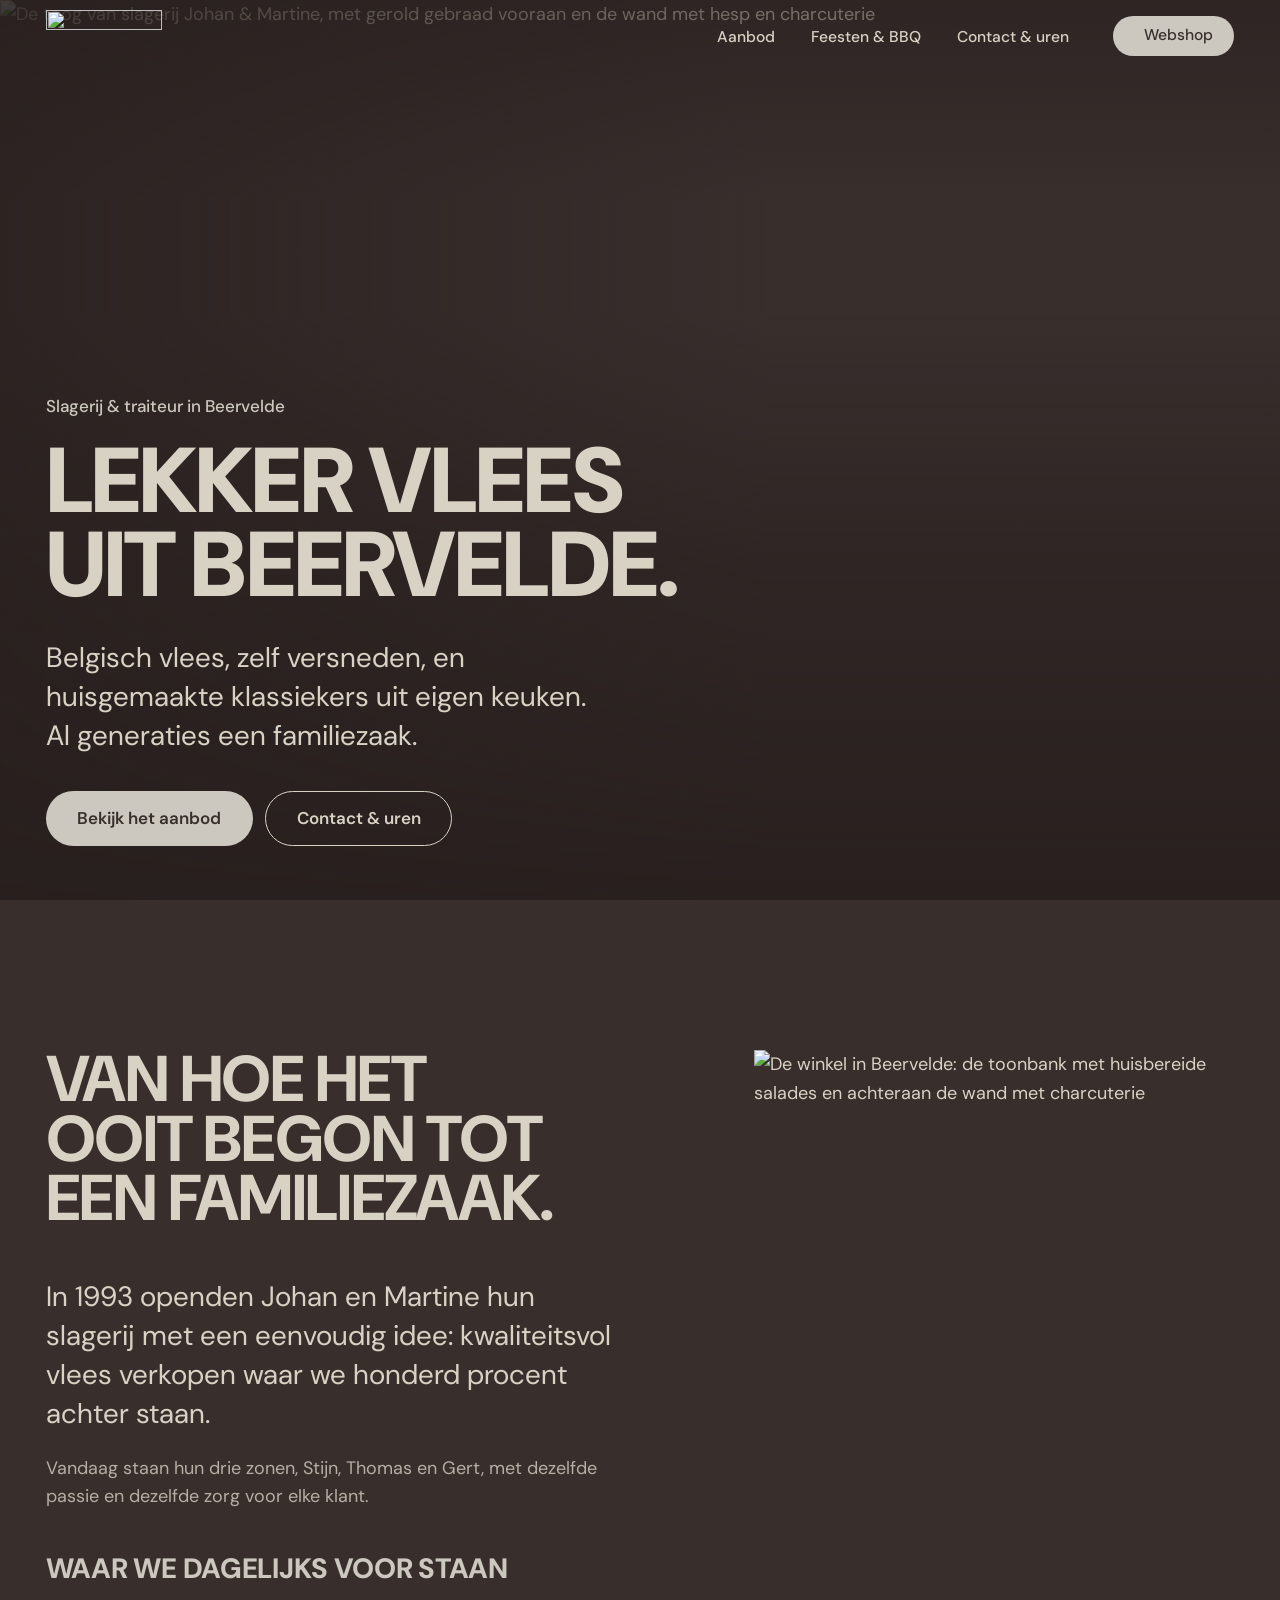
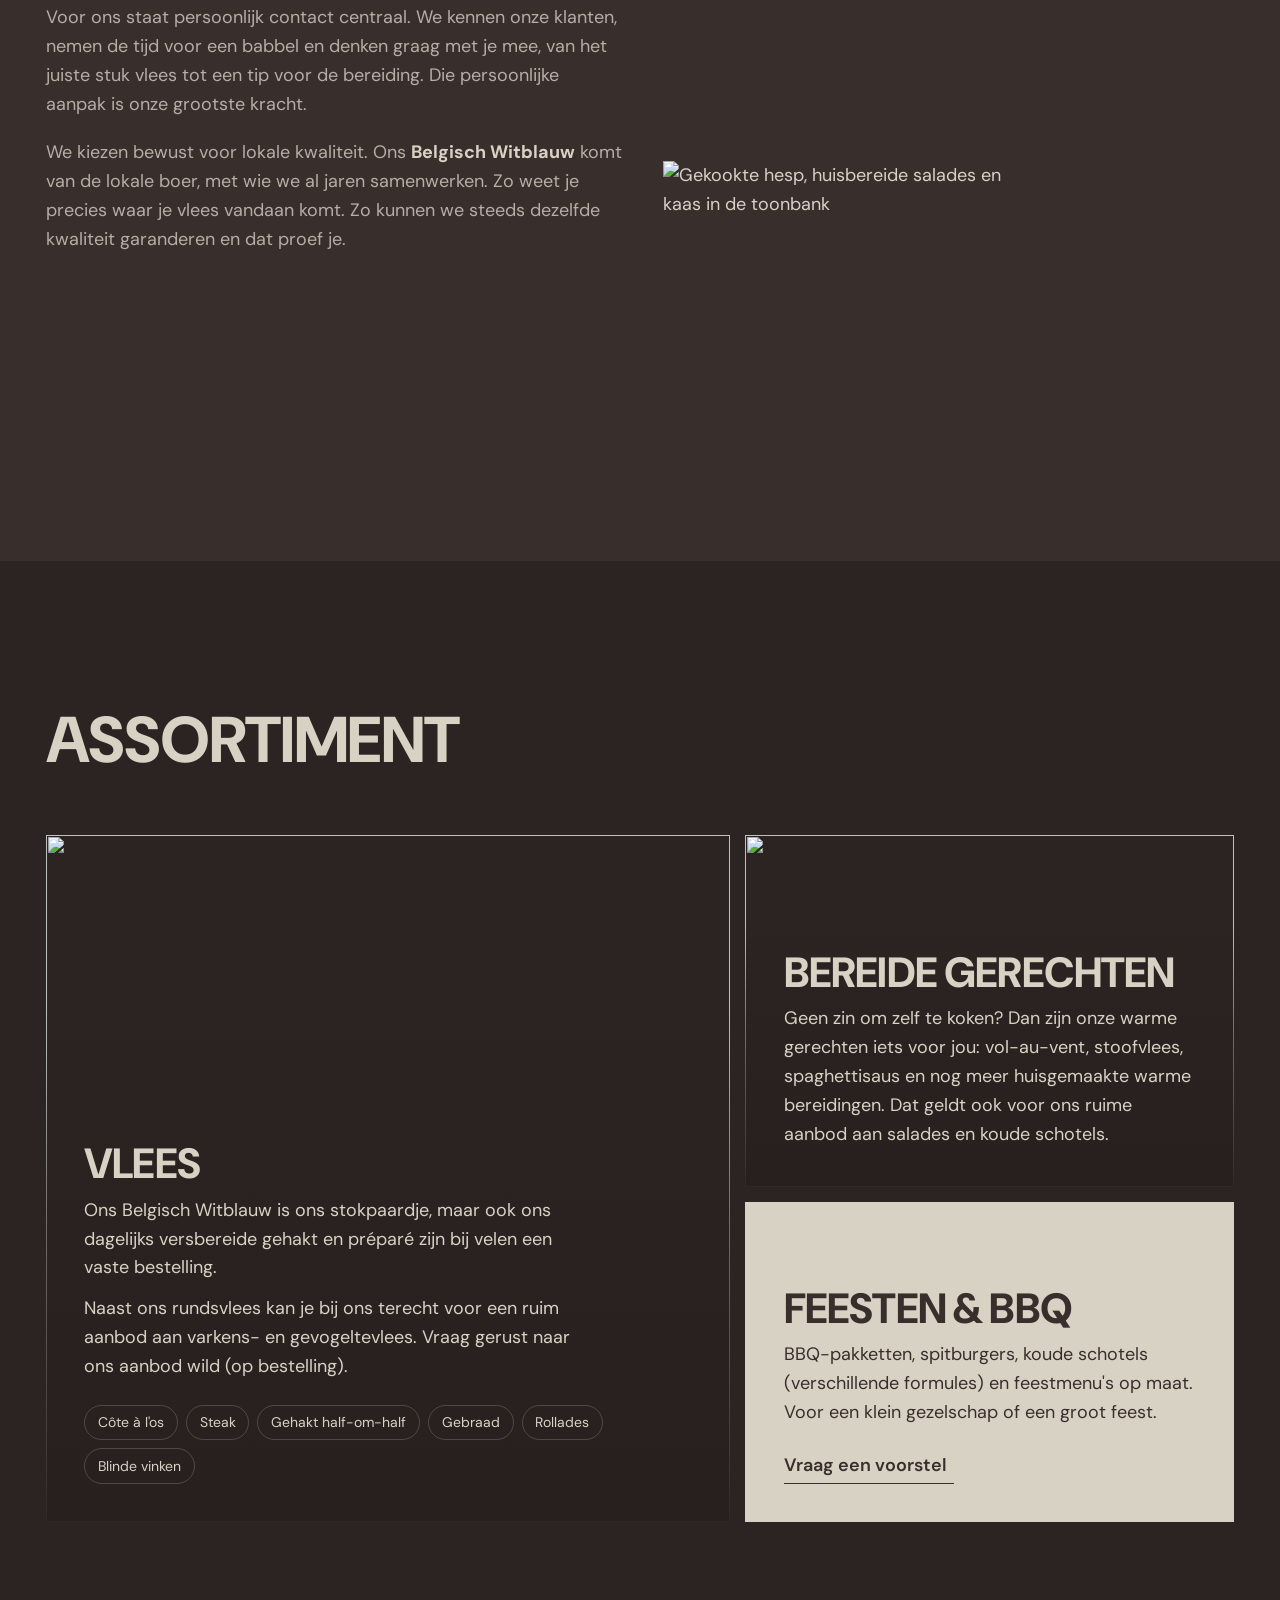
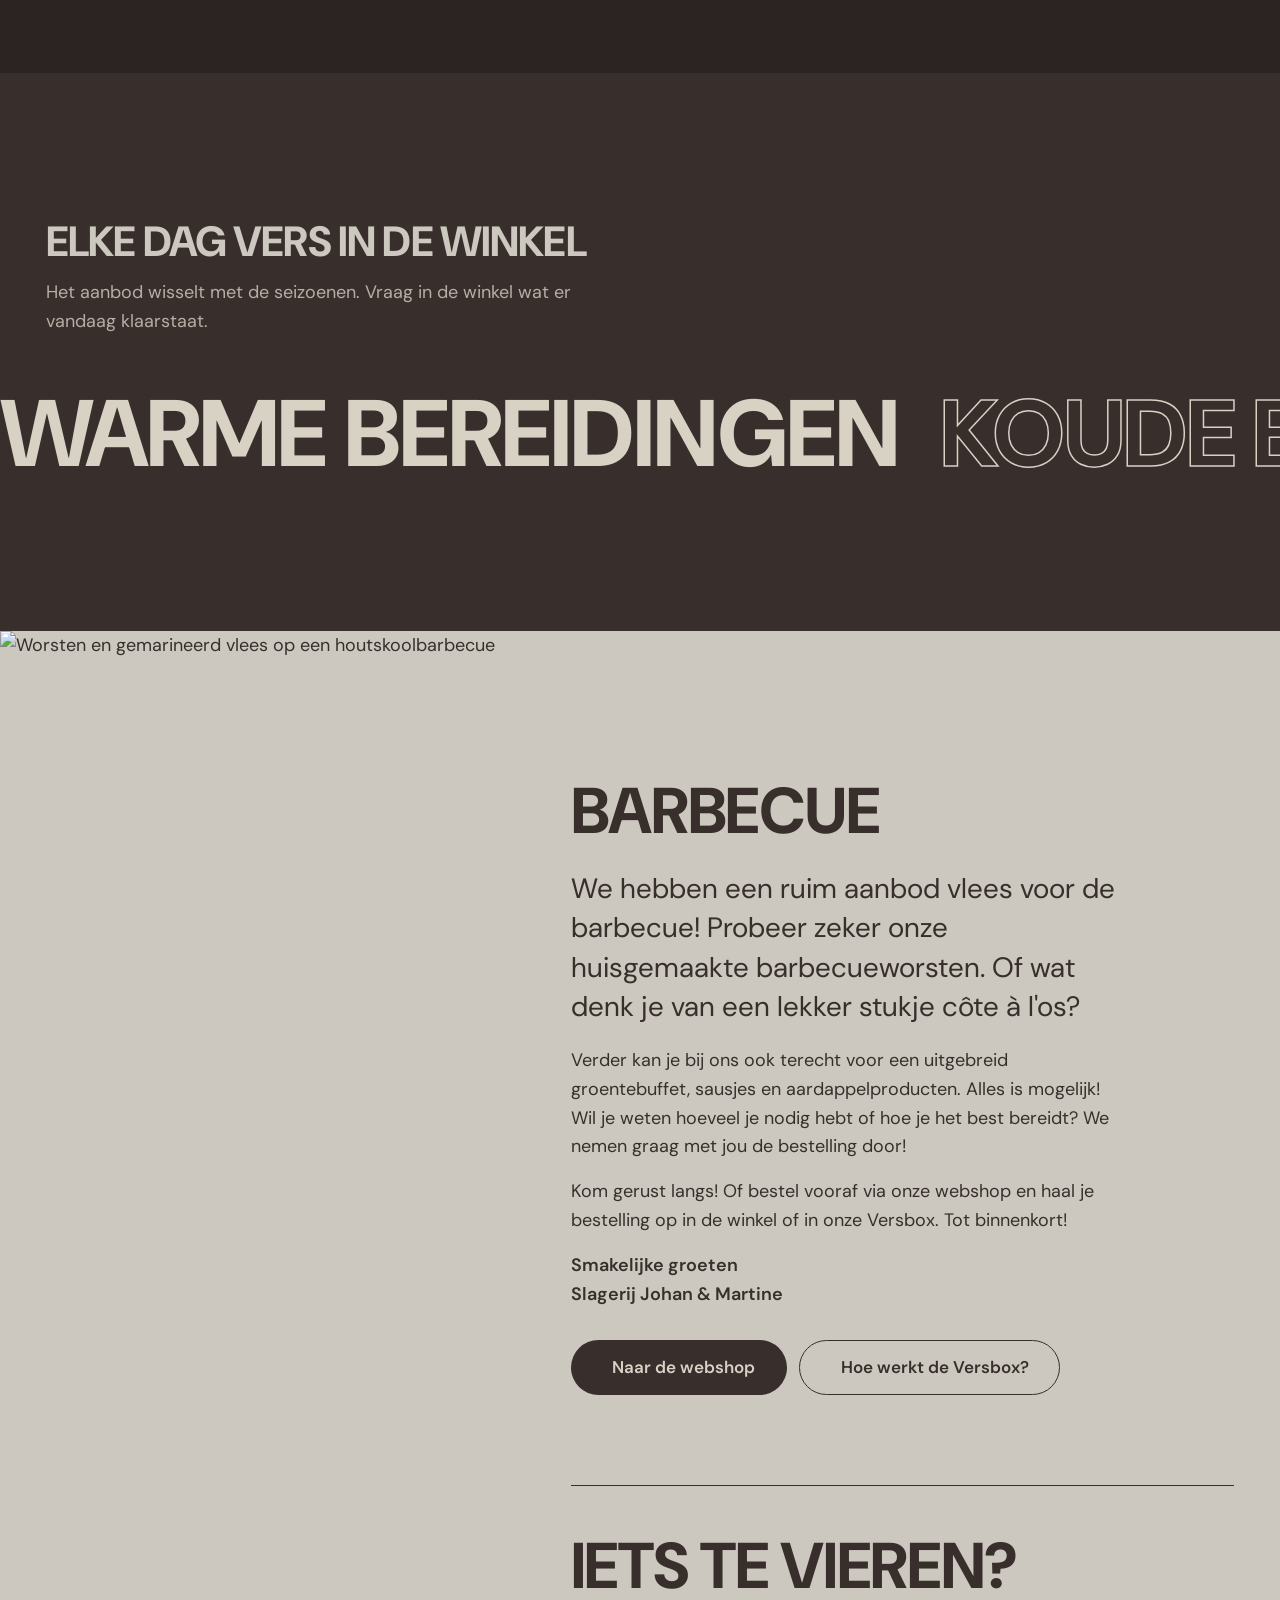
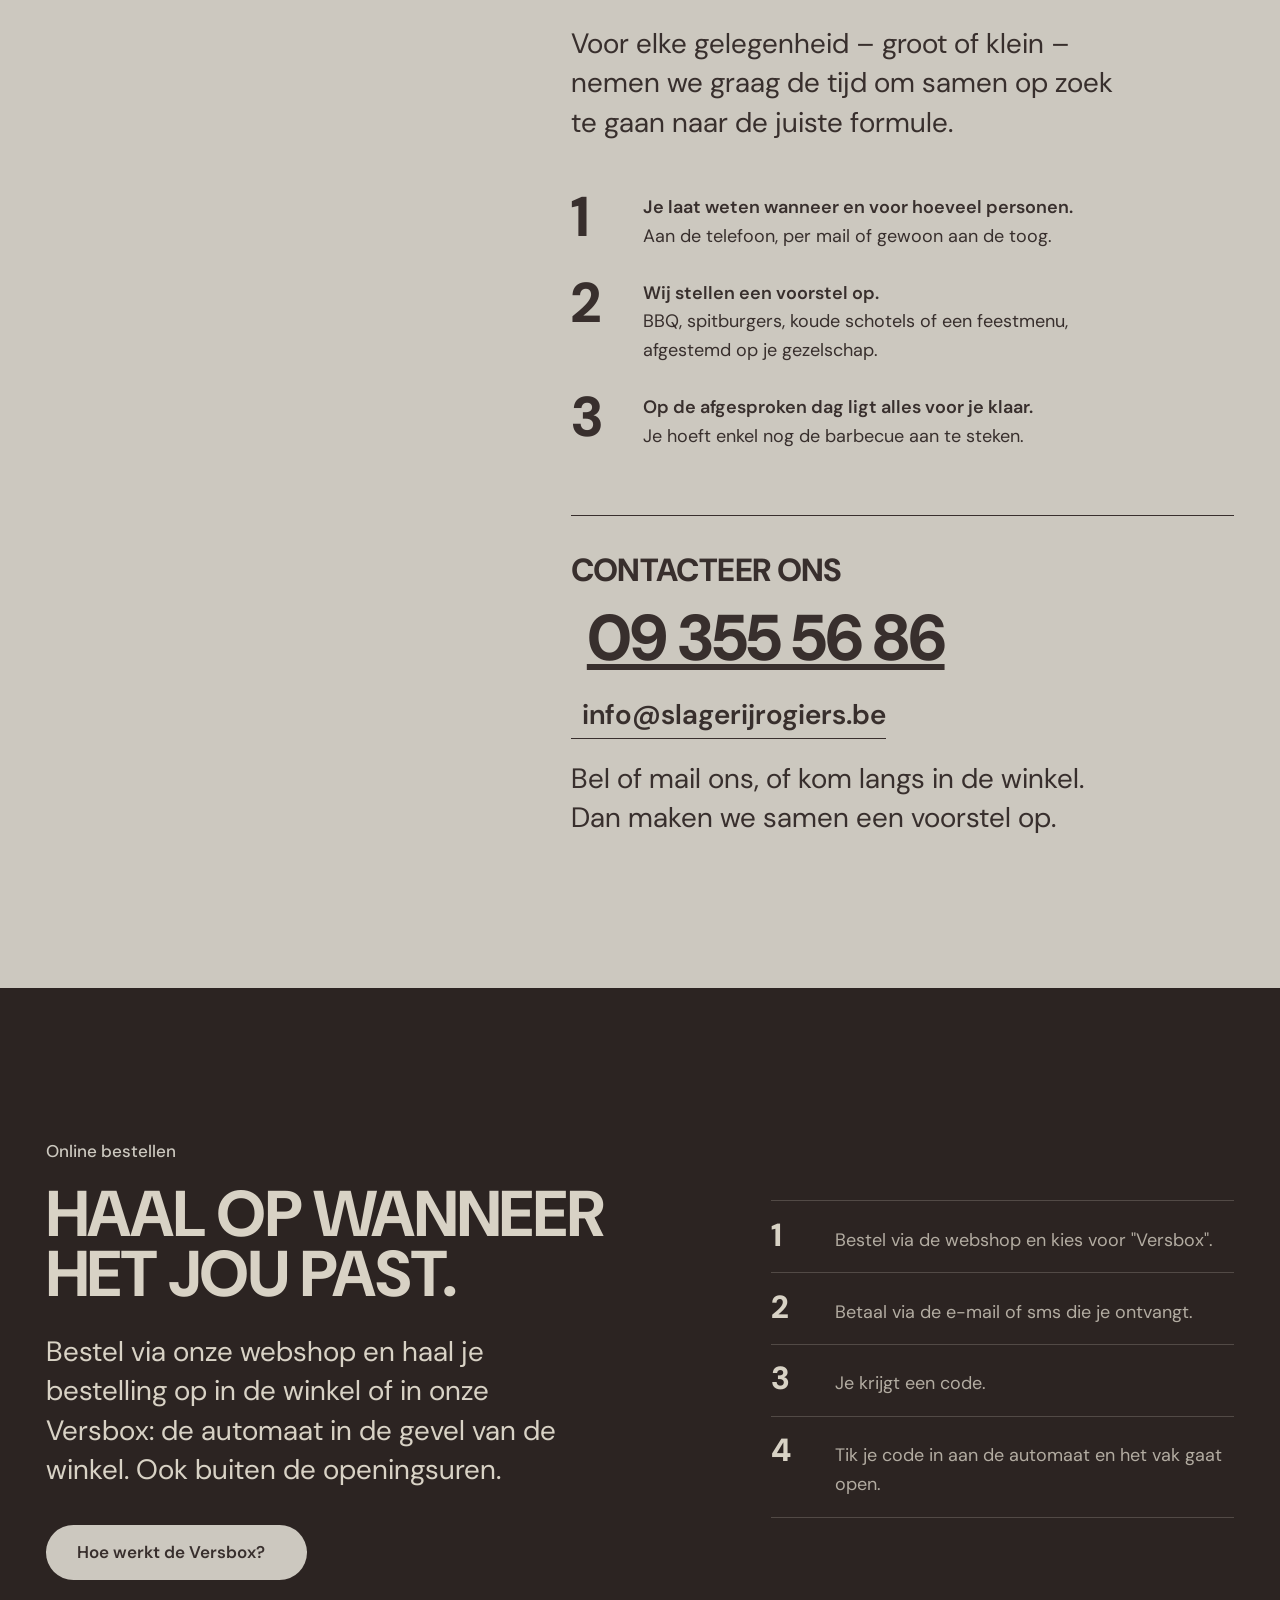
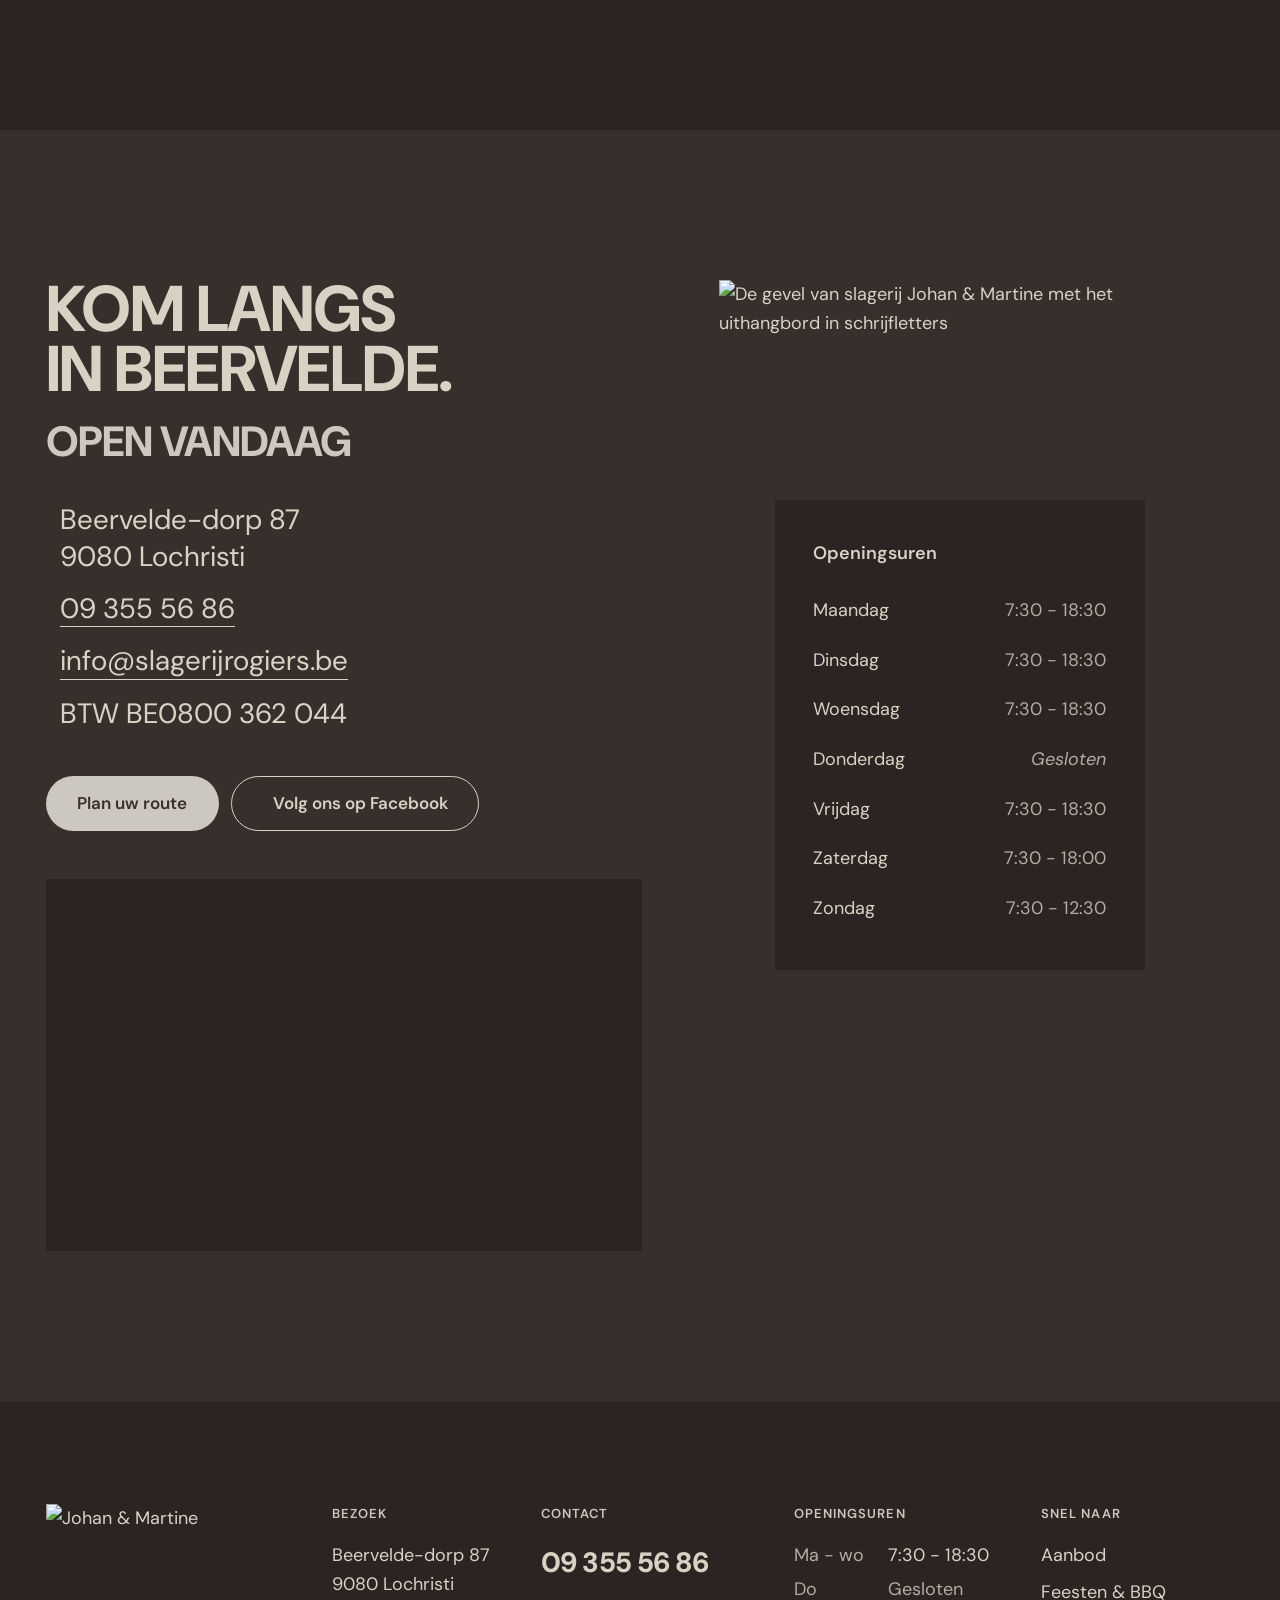
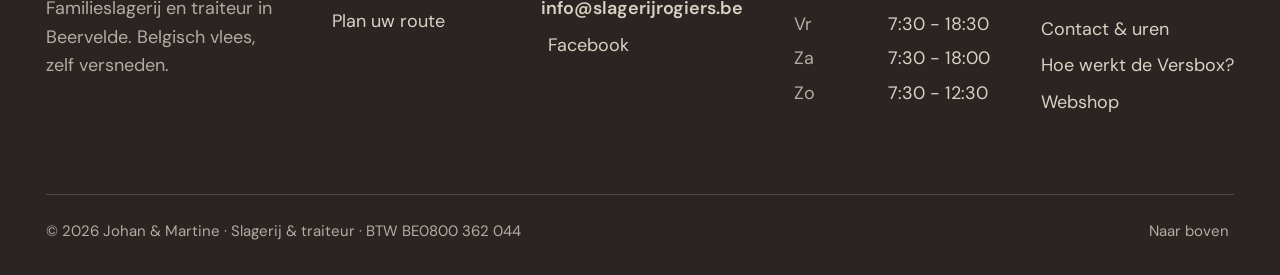
==== index.html @ b23e60ba "Feedback klant: nieuwe teksten, Versbox-pagina, kaart, Facebook en e-mail - Nieuwe teksten: familiez" ====
<!doctype html>
<html lang="nl-BE">
<head>
  <meta charset="utf-8">
  <meta name="viewport" content="width=device-width, initial-scale=1">
  <title>Johan &amp; Martine | Slagerij en traiteur in Beervelde</title>
  <meta name="description" content="Familieslagerij Johan & Martine in Beervelde (Lochristi). Belgisch vlees, zelf versneden, huisgemaakte klassiekers en BBQ of spitburgers voor uw feest.">
  <meta name="theme-color" content="#382f2d">
  <link rel="icon" href="Assets/Branding/Logo-1.svg" type="image/svg+xml">

  <meta property="og:title" content="Johan & Martine | Slagerij en traiteur">
  <meta property="og:description" content="Belgisch vlees en huisgemaakte gerechten uit Beervelde.">
  <meta property="og:image" content="Assets/Images/winkel-toog.jpg">

  <link rel="preconnect" href="https://fonts.googleapis.com">
  <link rel="preconnect" href="https://fonts.gstatic.com" crossorigin>
  <link href="https://fonts.googleapis.com/css2?family=DM+Sans:opsz,wght@9..40,300..900&display=swap" rel="stylesheet">
  <link rel="stylesheet" href="https://cdn.jsdelivr.net/npm/@phosphor-icons/web@2.1.1/src/light/style.css">
  <link rel="preload" as="image" href="Assets/Images/winkel-toog.jpg" fetchpriority="high">

  <link rel="stylesheet" href="css/site.css">
  <script src="js/site.js" defer></script>
</head>
<body>

  <a class="overslaan" href="#inhoud">Naar de inhoud</a>

  <!-- ============ KOP ============ -->
  <header class="kop" data-kop>
    <div class="kop__binnen">
      <a class="kop__logo" href="#top" aria-label="Johan &amp; Martine, naar boven">
        <img src="Assets/Branding/Logo-Beige.svg" alt="" width="1488" height="674">
      </a>

      <nav class="kop__nav" id="menu" aria-label="Hoofdmenu">
        <ul>
          <li><a href="#aanbod">Aanbod</a></li>
          <li><a href="#bbq">Feesten &amp; BBQ</a></li>
          <li><a href="#contact">Contact &amp; uren</a></li>
          <!-- WEBSHOP: webshop.html vervangen door de link naar de externe webshop -->
          <li class="kop__shop"><a class="knop knop--hesp" href="webshop.html" data-webshop><i class="ph-light ph-shopping-bag" aria-hidden="true"></i>Webshop</a></li>
          <li class="kop__tel"><a href="tel:+3293555686"><i class="ph-light ph-phone" aria-hidden="true"></i>09 355 56 86</a></li>
        </ul>
      </nav>

      <a class="kop__bel" href="tel:+3293555686" aria-label="Bel ons: 09 355 56 86"><i class="ph-light ph-phone" aria-hidden="true"></i></a>
      <button class="kop__menu" type="button" aria-expanded="false" aria-controls="menu"><span>Menu</span></button>
    </div>
  </header>

  <main id="inhoud">

    <!-- ============ HERO ============ -->
    <section class="hero" id="top" aria-labelledby="hero-titel">
      <div class="hero__beeld">
        <img src="Assets/Images/winkel-toog.jpg" alt="De toog van slagerij Johan &amp; Martine, met gerold gebraad vooraan en de wand met hesp en charcuterie" width="2400" height="1800" fetchpriority="high">
      </div>

      <div class="hero__inhoud">
        <p class="hero__merk">Slagerij &amp; traiteur in Beervelde</p>
        <h1 class="hero__titel" id="hero-titel">
          <span class="regel"><span>Lekker vlees</span></span>
          <span class="regel"><span>uit Beervelde.</span></span>
        </h1>
        <p class="hero__tekst">Belgisch vlees, zelf versneden, en huisgemaakte klassiekers uit eigen keuken. Al generaties een familiezaak.</p>
        <div class="hero__knoppen">
          <a class="knop knop--hesp knop--groot" href="#aanbod">Bekijk het aanbod</a>
          <a class="knop knop--lijn knop--groot" href="#contact">Contact &amp; uren</a>
        </div>
      </div>
    </section>

    <!-- ============ FAMILIE ============ -->
    <section class="familie" id="familie" aria-labelledby="familie-titel">
      <div class="familie__raster">
        <h2 class="familie__titel" id="familie-titel">Van hoe het ooit begon tot een familiezaak.</h2>

        <figure class="familie__foto">
          <img src="Assets/Images/winkel-overzicht.jpg" alt="De winkel in Beervelde: de toonbank met huisbereide salades en achteraan de wand met charcuterie" width="1350" height="1800" loading="lazy">
        </figure>

        <div class="familie__tekst">
          <p class="groot">In 1993 openden Johan en Martine hun slagerij met een eenvoudig idee: kwaliteitsvol vlees verkopen waar we honderd procent achter staan.</p>
          <p>Vandaag staan hun drie zonen, Stijn, Thomas en Gert, met dezelfde passie en dezelfde zorg voor elke klant.</p>

          <h3>Waar we dagelijks voor staan</h3>
          <p>Voor ons staat persoonlijk contact centraal. We kennen onze klanten, nemen de tijd voor een babbel en denken graag met je mee, van het juiste stuk vlees tot een tip voor de bereiding. Die persoonlijke aanpak is onze grootste kracht.</p>
          <p>We kiezen bewust voor lokale kwaliteit. Ons <strong>Belgisch Witblauw</strong> komt van de lokale boer, met wie we al jaren samenwerken. Zo weet je precies waar je vlees vandaan komt. Zo kunnen we steeds dezelfde kwaliteit garanderen en dat proef je.</p>
        </div>

        <figure class="familie__detail">
          <img src="Assets/Images/winkel-charcuterie.jpg" alt="Gekookte hesp, huisbereide salades en kaas in de toonbank" width="1600" height="1200" loading="lazy">
        </figure>
      </div>
    </section>

    <!-- ============ AANBOD ============ -->
    <section class="aanbod" id="aanbod" aria-labelledby="aanbod-titel">
      <h2 class="sectietitel" id="aanbod-titel">Assortiment</h2>

      <div class="aanbod__raster">
        <article class="tegel tegel--vlees">
          <img src="Assets/Images/hero-steaks.jpg" alt="" width="2200" height="1467" loading="lazy">
          <div class="tegel__tekst">
            <h3>Vlees</h3>
            <p>Ons Belgisch Witblauw is ons stokpaardje, maar ook ons dagelijks versbereide gehakt en préparé zijn bij velen een vaste bestelling.</p>
            <p>Naast ons rundsvlees kan je bij ons terecht voor een ruim aanbod aan varkens- en gevogeltevlees. Vraag gerust naar ons aanbod wild (op bestelling).</p>
            <ul class="woorden" aria-label="Enkele voorbeelden">
              <li>Côte à l'os</li><li>Steak</li><li>Gehakt half-om-half</li><li>Gebraad</li><li>Rollades</li><li>Blinde vinken</li>
            </ul>
          </div>
        </article>

        <article class="tegel tegel--gerechten">
          <img src="Assets/Images/gerecht-stoverij-puree.jpg" alt="" width="1400" height="1867" loading="lazy">
          <div class="tegel__tekst">
            <h3>Bereide gerechten</h3>
            <p>Geen zin om zelf te koken? Dan zijn onze warme gerechten iets voor jou: vol-au-vent, stoofvlees, spaghettisaus en nog meer huisgemaakte warme bereidingen. Dat geldt ook voor ons ruime aanbod aan salades en koude schotels.</p>
          </div>
        </article>

        <a class="tegel tegel--feest" href="#feest">
          <div class="tegel__tekst">
            <h3>Feesten &amp; BBQ</h3>
            <p>BBQ-pakketten, spitburgers, koude schotels (verschillende formules) en feestmenu's op maat. Voor een klein gezelschap of een groot feest.</p>
            <span class="tegel__pijl">Vraag een voorstel <i class="ph-light ph-arrow-down-right" aria-hidden="true"></i></span>
          </div>
        </a>
      </div>
    </section>

    <!-- ============ KLASSIEKERS (marquee) ============ -->
    <section class="klassiekers" aria-labelledby="klassiekers-titel">
      <div class="klassiekers__kop">
        <h2 class="klassiekers__titel" id="klassiekers-titel">Elke dag vers in de winkel</h2>
        <p>Het aanbod wisselt met de seizoenen. Vraag in de winkel wat er vandaag klaarstaat.</p>
      </div>

      <div class="band" data-band>
        <ul class="band__rij">
          <li>Warme bereidingen</li><li>Koude bereidingen</li><li>Soepen</li><li>Huisgemaakte salades</li><li>Ruim aanbod vers vlees</li>
        </ul>
        <ul class="band__rij" aria-hidden="true">
          <li>Warme bereidingen</li><li>Koude bereidingen</li><li>Soepen</li><li>Huisgemaakte salades</li><li>Ruim aanbod vers vlees</li>
        </ul>
      </div>
    </section>

    <!-- ============ FEESTEN & BBQ ============ -->
    <section class="feest" id="bbq" aria-labelledby="bbq-titel">
      <div class="feest__beeld">
        <img src="Assets/Images/bbq-worsten.jpg" alt="Worsten en gemarineerd vlees op een houtskoolbarbecue" width="1400" height="933" loading="lazy">
      </div>

      <div class="feest__inhoud">
        <h2 class="feest__titel" id="bbq-titel">Barbecue</h2>
        <p class="feest__intro">We hebben een ruim aanbod vlees voor de barbecue! Probeer zeker onze huisgemaakte barbecueworsten. Of wat denk je van een lekker stukje côte à l'os?</p>
        <div class="feest__tekst">
          <p>Verder kan je bij ons ook terecht voor een uitgebreid groentebuffet, sausjes en aardappelproducten. Alles is mogelijk! Wil je weten hoeveel je nodig hebt of hoe je het best bereidt? We nemen graag met jou de bestelling door!</p>
          <p>Kom gerust langs! Of bestel vooraf via onze webshop en haal je bestelling op in de winkel of in onze Versbox. Tot binnenkort!</p>
          <p class="feest__groet">Smakelijke groeten<br>Slagerij Johan &amp; Martine</p>
        </div>
        <div class="feest__knoppen">
          <a class="knop knop--bruin knop--groot" href="webshop.html" data-webshop><i class="ph-light ph-shopping-bag" aria-hidden="true"></i>Naar de webshop</a>
          <a class="knop knop--lijn knop--groot" href="versbox.html"><i class="ph-light ph-package" aria-hidden="true"></i>Hoe werkt de Versbox?</a>
        </div>

        <div class="feest__vieren" id="feest">
          <h2 class="feest__titel">Iets te vieren?</h2>
          <p class="feest__intro">Voor elke gelegenheid – groot of klein – nemen we graag de tijd om samen op zoek te gaan naar de juiste formule.</p>

          <ol class="stappen">
            <li><strong>Je laat weten wanneer en voor hoeveel personen.</strong> Aan de telefoon, per mail of gewoon aan de toog.</li>
            <li><strong>Wij stellen een voorstel op.</strong> BBQ, spitburgers, koude schotels of een feestmenu, afgestemd op je gezelschap.</li>
            <li><strong>Op de afgesproken dag ligt alles voor je klaar.</strong> Je hoeft enkel nog de barbecue aan te steken.</li>
          </ol>
        </div>
      </div>

      <div class="aanvraag">
        <h3 class="aanvraag__titel">Contacteer ons</h3>
        <a class="aanvraag__tel" href="tel:+3293555686"><i class="ph-light ph-phone" aria-hidden="true"></i>09 355 56 86</a>
        <a class="aanvraag__mail" href="mailto:info@slagerijrogiers.be"><i class="ph-light ph-envelope-simple" aria-hidden="true"></i>info@slagerijrogiers.be</a>
        <p>Bel of mail ons, of kom langs in de winkel. Dan maken we samen een voorstel op.</p>
      </div>
    </section>

    <!-- ============ VERSBOX ============ -->
    <section class="versbox-blok" aria-labelledby="versbox-blok-titel">
      <div class="versbox-blok__raster">
        <div>
          <p class="versbox-blok__merk">Online bestellen</p>
          <h2 class="sectietitel" id="versbox-blok-titel">Haal op wanneer het jou past.</h2>
          <p class="versbox-blok__tekst">Bestel via onze webshop en haal je bestelling op in de winkel of in onze Versbox: de automaat in de gevel van de winkel. Ook buiten de openingsuren.</p>
          <a class="knop knop--hesp knop--groot" href="versbox.html">Hoe werkt de Versbox? <i class="ph-light ph-arrow-right" aria-hidden="true"></i></a>
        </div>

        <ol class="versbox-blok__stappen">
          <li>Bestel via de webshop en kies voor "Versbox".</li>
          <li>Betaal via de e-mail of sms die je ontvangt.</li>
          <li>Je krijgt een code.</li>
          <li>Tik je code in aan de automaat en het vak gaat open.</li>
        </ol>
      </div>
    </section>

    <!-- ============ BEZOEK ============ -->
    <section class="bezoek" id="contact" aria-labelledby="bezoek-titel">
      <span class="koe" aria-hidden="true"></span>

      <div class="bezoek__raster">
        <div class="bezoek__links">
          <h2 class="sectietitel" id="bezoek-titel">Kom langs in Beervelde.</h2>
          <p class="bezoek__status" data-status-groot>Open vandaag</p>

          <ul class="gegevens">
            <li><i class="ph-light ph-map-pin" aria-hidden="true"></i><span>Beervelde-dorp 87<br>9080 Lochristi</span></li>
            <li><i class="ph-light ph-phone" aria-hidden="true"></i><a href="tel:+3293555686">09 355 56 86</a></li>
            <li><i class="ph-light ph-envelope-simple" aria-hidden="true"></i><a href="mailto:info@slagerijrogiers.be">info@slagerijrogiers.be</a></li>
            <li><i class="ph-light ph-receipt" aria-hidden="true"></i><span>BTW BE0800 362 044</span></li>
          </ul>

          <div class="bezoek__knoppen">
            <a class="knop knop--hesp knop--groot" href="https://www.google.com/maps/search/?api=1&amp;query=Beervelde-dorp+87+9080+Lochristi" target="_blank" rel="noopener">Plan uw route</a>
            <a class="knop knop--lijn knop--groot" href="https://www.facebook.com/p/Slagerij-Johan-en-Martine-61590902757188/" target="_blank" rel="noopener" data-facebook><i class="ph-light ph-facebook-logo" aria-hidden="true"></i>Volg ons op Facebook</a>
          </div>

          <div class="bezoek__kaart">
            <iframe src="https://www.google.com/maps?q=Beervelde-dorp+87,+9080+Lochristi&amp;output=embed" title="Kaart: Beervelde-dorp 87, 9080 Lochristi" loading="lazy" referrerpolicy="no-referrer-when-downgrade"></iframe>
          </div>
        </div>

        <div class="bezoek__rechts">
          <figure class="bezoek__gevel">
            <img src="Assets/Images/winkel-gevel.jpg" alt="De gevel van slagerij Johan &amp; Martine met het uithangbord in schrijfletters" width="1600" height="1066" loading="lazy">
          </figure>

          <div class="bezoek__uren">
            <h3>Openingsuren</h3>
            <dl class="uren">
              <div data-dag="1"><dt>Maandag</dt><dd>7:30 - 18:30</dd></div>
              <div data-dag="2"><dt>Dinsdag</dt><dd>7:30 - 18:30</dd></div>
              <div data-dag="3"><dt>Woensdag</dt><dd>7:30 - 18:30</dd></div>
              <div data-dag="4" class="is-dicht"><dt>Donderdag</dt><dd>Gesloten</dd></div>
              <div data-dag="5"><dt>Vrijdag</dt><dd>7:30 - 18:30</dd></div>
              <div data-dag="6"><dt>Zaterdag</dt><dd>7:30 - 18:00</dd></div>
              <div data-dag="0"><dt>Zondag</dt><dd>7:30 - 12:30</dd></div>
            </dl>
          </div>
        </div>
      </div>
    </section>

  </main>

  <!-- ============ VOET ============ -->
  <footer class="voet">
    <div class="voet__raster">
      <div class="voet__merk">
        <img class="voet__logo" src="Assets/Branding/Logo-Beige.svg" alt="Johan &amp; Martine" width="1488" height="674" loading="lazy">
        <p>Familieslagerij en traiteur in Beervelde. Belgisch vlees, zelf versneden.</p>
      </div>
      <div class="voet__blok">
        <h2>Bezoek</h2>
        <p>Beervelde-dorp 87<br>9080 Lochristi</p>
        <a href="https://www.google.com/maps/search/?api=1&amp;query=Beervelde-dorp+87+9080+Lochristi" target="_blank" rel="noopener">Plan uw route</a>
      </div>
      <div class="voet__blok">
        <h2>Contact</h2>
        <a class="voet__tel" href="tel:+3293555686">09 355 56 86</a>
        <a class="voet__mail" href="mailto:info@slagerijrogiers.be">info@slagerijrogiers.be</a>
        <a class="voet__fb" href="https://www.facebook.com/p/Slagerij-Johan-en-Martine-61590902757188/" target="_blank" rel="noopener" data-facebook><i class="ph-light ph-facebook-logo" aria-hidden="true"></i>Facebook</a>
      </div>
      <div class="voet__blok">
        <h2>Openingsuren</h2>
        <dl class="voet__uren">
          <div><dt>Ma - wo</dt><dd>7:30 - 18:30</dd></div>
          <div class="is-dicht"><dt>Do</dt><dd>Gesloten</dd></div>
          <div><dt>Vr</dt><dd>7:30 - 18:30</dd></div>
          <div><dt>Za</dt><dd>7:30 - 18:00</dd></div>
          <div><dt>Zo</dt><dd>7:30 - 12:30</dd></div>
        </dl>
      </div>
      <nav class="voet__blok" aria-label="Voetmenu">
        <h2>Snel naar</h2>
        <a href="#aanbod">Aanbod</a>
        <a href="#bbq">Feesten &amp; BBQ</a>
        <a href="#contact">Contact &amp; uren</a>
        <a href="versbox.html">Hoe werkt de Versbox?</a>
        <a href="webshop.html" data-webshop>Webshop</a>
      </nav>
    </div>

    <div class="voet__meta">
      <p>© <span data-jaar>2026</span> Johan &amp; Martine · Slagerij &amp; traiteur · BTW BE0800 362 044</p>
      <a href="#top">Naar boven <i class="ph-light ph-arrow-up" aria-hidden="true"></i></a>
    </div>
  </footer>

</body>
</html>
---- css/site.css ----
/* ==========================================================================
   JOHAN & MARTINE — SITE
   Donker merkbruin als ondergrond, beige inkt, één accent: grijsbeige.
   DM Sans, de letter van het merk: zwaar en in kapitalen voor titels,
   regulier voor lopende tekst. Het script-logo zorgt voor het contrast.

   Vormregel: foto's, tegels en vlakken zijn recht. Knoppen en de
   openingsstatus zijn pil-vormig. Niets daartussen.
   ========================================================================== */

:root {
  /* Kleur */
  --bruin: #382f2d;          /* merkbruin, hoofdvlak */
  --bruin-diep: #2c2422;     /* tweede vlak, voor ritme */
  --beige: #d8d2c5;          /* merkbeige, inkt */
  --beige-zacht: rgba(216, 210, 197, 0.78);
  --beige-lijn: rgba(216, 210, 197, 0.22);
  --hesp: #ccc8bf;           /* accent: grijzer beige */
  --hesp-diep: #b8b3a9;
  --licht: #f6f3ed;          /* hover: bijna wit */
  
  /* Type */
  --font: "DM Sans", system-ui, sans-serif;
  --t-body: clamp(1rem, 0.95rem + 0.25vw, 1.125rem);
  --t-groot: clamp(1.25rem, 1rem + 1vw, 1.75rem);
  --t-h3: clamp(1.625rem, 1.2rem + 1.8vw, 2.75rem);
  --t-h2: clamp(2rem, 1rem + 3.8vw, 4.5rem);
  --t-h1: clamp(2.35rem, 0.8rem + 6.2vw, 5.75rem);

  /* Ruimte */
  --rand: clamp(1rem, 0.3rem + 3.2vw, 3.5rem);
  --sectie: clamp(5rem, 3rem + 8vw, 10rem);
  --breedte: 1320px;

  /* Beweging */
  --uit: cubic-bezier(0.16, 1, 0.3, 1);   /* ease-out-expo-achtig */

  /* Lagen */
  --z-kop: 20;
  --z-menu: 30;
  --z-overslaan: 40;
}

/* ---------- Basis ---------- */
*, *::before, *::after { box-sizing: border-box; }
html { overflow-x: hidden; overflow-x: clip; -webkit-text-size-adjust: 100%; scroll-behavior: smooth; scroll-padding-top: 5rem; }
@media (prefers-reduced-motion: reduce) { html { scroll-behavior: auto; } }

body {
  margin: 0;
  background: var(--bruin);
  color: var(--beige);
  font-family: var(--font);
  font-size: var(--t-body);
  font-weight: 400;
  line-height: 1.6;
  -webkit-font-smoothing: antialiased;
  overflow-x: clip;
}

img { display: block; max-width: 100%; height: auto; }
a { color: inherit; }
p { margin: 0; text-wrap: pretty; }
h1, h2, h3 { margin: 0; text-wrap: balance; }
ul, ol, dl, dd { margin: 0; padding: 0; }
ul, ol { list-style: none; }
figure { margin: 0; }

:focus-visible { outline: 2px solid var(--hesp); outline-offset: 3px; }

.overslaan {
  position: fixed; left: 1rem; top: -4rem; z-index: var(--z-overslaan);
  background: var(--hesp); color: var(--bruin); padding: 0.75rem 1.25rem;
  border-radius: 999px; font-weight: 600; text-decoration: none;
}
.overslaan:focus { top: 1rem; }

/* Titels: zwaar, kapitalen, krap gezet. Het uithangbord. */
.hero__titel, .sectietitel, .familie__titel, .feest__titel, .klassiekers__titel,
.tegel h3, .band, .stappen li::before, .bezoek__status {
  font-weight: 800;
  text-transform: uppercase;
  letter-spacing: -0.02em;
  line-height: 0.92;
}

.sectietitel { font-size: var(--t-h2); }

/* ---------- Knoppen ---------- */
.knop {
  display: inline-flex; align-items: center; gap: 0.6em;
  padding: 0.8em 1.4em;
  border: 1.5px solid transparent;
  border-radius: 999px;
  font: inherit; font-size: 1rem; font-weight: 600; line-height: 1;
  white-space: nowrap; text-decoration: none; cursor: pointer;
  transition: background-color 0.25s var(--uit), color 0.25s var(--uit), transform 0.15s var(--uit), border-color 0.25s var(--uit);
}
.knop:active { transform: scale(0.97); }
.knop i { font-size: 1.2em; }
.knop--groot { padding: 1.05em 1.8em; font-size: 1.0625rem; }
.knop--hesp { background: var(--hesp); color: var(--bruin); }
.knop--hesp:hover { background: var(--licht); }
.knop--lijn { border-color: var(--beige); color: var(--beige); }
.knop--lijn:hover { background: var(--beige); color: var(--bruin); }
.knop--bruin { background: var(--bruin); color: var(--beige); }
.knop--bruin:hover { background: var(--bruin-diep); }

/* ---------- Kop ---------- */
.kop {
  position: fixed; inset: 0 0 auto; z-index: var(--z-kop);
  transition: background-color 0.4s var(--uit), box-shadow 0.4s var(--uit);
}
.kop.is-los {
  background: rgba(44, 36, 34, 0.92);
  box-shadow: 0 1px 0 var(--beige-lijn);
  -webkit-backdrop-filter: blur(12px); backdrop-filter: blur(12px);
}
.kop__binnen {
  display: flex; align-items: center; gap: 2rem;
  height: 4.5rem; padding-inline: var(--rand);
  max-width: calc(var(--breedte) + 2 * var(--rand)); margin-inline: auto;
}
.kop__logo { flex: none; }
.kop__logo img { width: 7.25rem; }

.kop__nav { margin-left: auto; }
.kop__nav ul { display: flex; align-items: center; gap: 2.25rem; }
.kop__nav a {
  font-size: 0.975rem; font-weight: 500; text-decoration: none; white-space: nowrap;
  background: linear-gradient(currentColor, currentColor) 0 100% / 0 1.5px no-repeat;
  padding-block: 0.3rem;
  transition: background-size 0.35s var(--uit);
}
.kop__nav a:hover { background-size: 100% 1.5px; }
.kop__shop { margin-left: 0.5rem; }
.kop__nav .knop {
  padding: 0.75em 1.3em; font-size: 0.975rem;
  background: var(--hesp); color: var(--bruin);
  transition: background-color 0.25s var(--uit);
}
.kop__nav .knop:hover { background: var(--licht); }
.kop__tel { display: none; }

.kop__bel {
  display: none; flex: none;
  width: 2.9rem; height: 2.9rem; border-radius: 999px;
  align-items: center; justify-content: center;
  background: var(--hesp); color: var(--bruin); font-size: 1.35rem;
}
.kop__menu {
  display: none;
  background: none; border: 1.5px solid var(--beige); color: var(--beige);
  border-radius: 999px; padding: 0.6rem 1.1rem; font: inherit; font-weight: 600; cursor: pointer;
}

@media (max-width: 860px) {
  .kop__binnen { gap: 0.6rem; }
  .kop__bel { display: inline-flex; margin-left: auto; }
  .kop__menu { display: block; }
  .kop__nav {
    position: fixed; inset: 0; z-index: -1;
    display: flex; align-items: flex-end;
    padding: 6rem var(--rand) 3rem;
    background: var(--bruin-diep);
    clip-path: inset(0 0 100% 0);
    transition: clip-path 0.6s var(--uit);
    visibility: hidden;
  }
  .kop__nav.is-open { clip-path: inset(0); visibility: visible; }
  .kop__nav ul { flex-direction: column; align-items: flex-start; gap: 0.25rem; }
  .kop__nav a {
    font-size: clamp(2rem, 9vw, 3rem); font-weight: 800; letter-spacing: -0.02em;
    text-transform: uppercase; line-height: 1.05;
  }
  .kop__shop { margin: 1.75rem 0 0; }
  .kop__nav .knop { font-size: 1.125rem; letter-spacing: 0; text-transform: none; padding: 1em 1.6em; }
  .kop__tel { display: block; margin-top: 1.25rem; }
  .kop__nav .kop__tel a {
    display: inline-flex; align-items: center; gap: 0.5rem;
    font-size: 1.125rem; font-weight: 500; letter-spacing: 0; text-transform: none;
  }
}

/* ---------- Hero ---------- */
.hero {
  position: relative; isolation: isolate;
  min-height: 100svh; min-height: 100dvh;
  display: grid; align-items: end;
  padding: 7rem var(--rand) clamp(2.5rem, 6vh, 5rem);
  overflow: hidden;
}
.hero__beeld { position: absolute; inset: 0; z-index: -1; }
.hero__beeld img {
  width: 100%; height: 100%; object-fit: cover; object-position: 55% 60%;
  animation: hero-beeld 2.4s var(--uit) both;
}
.hero__beeld::after {
  content: ""; position: absolute; inset: 0;
  background:
    linear-gradient(to top, rgba(40, 32, 30, 0.96) 0%, rgba(40, 32, 30, 0.55) 38%, rgba(40, 32, 30, 0) 65%),
    linear-gradient(to right, rgba(40, 32, 30, 0.7) 0%, rgba(40, 32, 30, 0) 60%),
    linear-gradient(to bottom, rgba(40, 32, 30, 0.6) 0%, rgba(40, 32, 30, 0) 22%);
}
.hero__inhoud {
  width: 100%; max-width: var(--breedte); margin-inline: auto;
}
.hero__merk {
  color: var(--hesp); font-weight: 500; font-size: 1.0625rem; margin-bottom: 1.25rem;
  animation: omhoog 1s var(--uit) 0.2s both;
}
.hero__titel { font-size: var(--t-h1); font-weight: 900; line-height: 0.88; }
.regel { display: block; overflow: hidden; padding-bottom: 0.04em; }
.regel > span { display: block; animation: regel 1.1s var(--uit) both; }
.regel:nth-child(1) > span { animation-delay: 0.3s; }
.regel:nth-child(2) > span { animation-delay: 0.42s; }

.hero__tekst {
  max-width: 34rem; margin-top: 1.75rem;
  font-size: var(--t-groot); line-height: 1.4; color: var(--beige);
  animation: omhoog 1s var(--uit) 0.65s both;
}
.hero__knoppen {
  display: flex; flex-wrap: wrap; gap: 0.75rem; margin-top: 2.25rem;
  animation: omhoog 1s var(--uit) 0.8s both;
}

@keyframes hero-beeld { from { transform: scale(1.12); filter: brightness(0.6); } }
@keyframes regel { from { transform: translateY(105%); } }
@keyframes omhoog { from { opacity: 0; transform: translateY(1.25rem); } }

/* ---------- Familie ---------- */
.familie { padding: var(--sectie) var(--rand); }
.familie__raster {
  max-width: var(--breedte); margin-inline: auto;
  display: grid; grid-template-columns: repeat(12, minmax(0, 1fr));
  column-gap: clamp(1rem, 2vw, 2rem);
}
.familie__titel {
  grid-column: 1 / 8; grid-row: 1;
  font-size: var(--t-h2); align-self: end;
}
.familie__foto { grid-column: 8 / 13; grid-row: 1 / 3; }
.familie__foto img { width: 100%; aspect-ratio: 4 / 5; object-fit: cover; object-position: 50% 60%; }
.familie__tekst {
  grid-column: 1 / 7; grid-row: 2; margin-top: 3rem;
  display: grid; gap: 1.25rem; max-width: 36rem; color: var(--beige-zacht);
}
.familie__tekst .groot { font-size: var(--t-groot); line-height: 1.4; color: var(--beige); }
.familie__tekst h3 {
  margin-top: 1.5rem; color: var(--hesp);
  font-size: clamp(1.25rem, 1rem + 1vw, 1.75rem); font-weight: 800;
  text-transform: uppercase; letter-spacing: -0.01em; line-height: 1;
}
.familie__tekst strong { color: var(--beige); font-weight: 700; }
.familie__detail {
  grid-column: 7 / 11; grid-row: 3;
  margin-top: clamp(-9rem, -8vw, -3rem);
  position: relative; z-index: 1;
  border: clamp(6px, 0.8vw, 12px) solid var(--bruin);
}
.familie__detail img { width: 100%; aspect-ratio: 3 / 2; object-fit: cover; }

@media (max-width: 860px) {
  .familie__raster { display: flex; flex-direction: column; }
  .familie__foto { margin-top: 2.5rem; }
  .familie__tekst { margin-top: 2.5rem; }
  .familie__detail { margin: -3rem 0 0 18%; }
  .familie__foto { order: 3; }
  .familie__detail { order: 4; }
}

/* ---------- Aanbod ---------- */
.aanbod {
  padding: var(--sectie) var(--rand);
  background: var(--bruin-diep);
}
.aanbod > .sectietitel { max-width: var(--breedte); margin: 0 auto clamp(2.5rem, 5vw, 4.5rem); }
.aanbod__raster {
  max-width: var(--breedte); margin-inline: auto;
  display: grid; gap: clamp(0.75rem, 1.2vw, 1.25rem);
  grid-template-columns: 7fr 5fr;
  grid-template-rows: minmax(22rem, auto) minmax(20rem, auto);
}
.tegel {
  position: relative; isolation: isolate; overflow: hidden;
  display: flex; align-items: flex-end;
  padding: clamp(1.5rem, 3vw, 2.75rem);
  text-decoration: none;
}
.tegel > img {
  position: absolute; inset: 0; z-index: -1;
  width: 100%; height: 100%; object-fit: cover;
  transition: transform 1.2s var(--uit);
}
.tegel > img + .tegel__tekst::before {
  content: ""; position: absolute; inset: 0; z-index: -1;
  background: linear-gradient(to top, rgba(40, 32, 30, 0.95) 0%, rgba(40, 32, 30, 0.5) 45%, rgba(40, 32, 30, 0) 75%);
}
.tegel:hover > img { transform: scale(1.04); }
.tegel h3 { font-size: var(--t-h3); margin-bottom: 0.75rem; }
.tegel p { max-width: 32rem; }
.tegel p + p { margin-top: 0.75rem; }

.tegel--vlees { grid-row: 1 / 3; min-height: 38rem; }
.tegel--vlees > img { object-position: 50% 30%; }
.tegel--gerechten > img { object-position: 50% 70%; }

.tegel--feest {
  background: var(--beige); color: var(--bruin);
  transition: background-color 0.35s var(--uit);
}
.tegel--feest:hover { background: var(--licht); }
.tegel__pijl {
  display: inline-flex; align-items: center; gap: 0.4em;
  margin-top: 1.5rem; font-weight: 600;
  border-bottom: 1.5px solid currentColor; padding-bottom: 0.2rem;
}
.tegel__pijl i { transition: transform 0.35s var(--uit); }
.tegel--feest:hover .tegel__pijl i { transform: translate(3px, 3px); }

.woorden { display: flex; flex-wrap: wrap; gap: 0.5rem; margin-top: 1.5rem; }
.woorden li {
  padding: 0.35rem 0.8rem; border: 1px solid var(--beige-lijn); border-radius: 999px;
  font-size: 0.875rem;
}

@media (max-width: 860px) {
  .aanbod__raster { grid-template-columns: 1fr; grid-template-rows: none; }
  .tegel--vlees { grid-row: auto; min-height: 34rem; }
  .tegel--gerechten { min-height: 26rem; }
}

/* ---------- Klassiekers (band) ---------- */
.klassiekers { padding-block: var(--sectie); overflow: hidden; }
.klassiekers__kop {
  max-width: var(--breedte); margin: 0 auto clamp(2.5rem, 4vw, 3.5rem);
  padding-inline: var(--rand);
  display: grid; gap: 1rem;
}
.klassiekers__titel { font-size: var(--t-h3); color: var(--hesp); }
.klassiekers__kop p { max-width: 36rem; color: var(--beige-zacht); }

.band {
  display: flex; width: max-content;
  font-size: clamp(2.75rem, 1.5rem + 5.5vw, 6.5rem);
  line-height: 1;
}
.band__rij { display: flex; flex: none; }
.band__rij li { padding-right: 0.45em; white-space: nowrap; }
.band__rij li:nth-child(even) { color: transparent; -webkit-text-stroke: 1.5px var(--beige); }

@media (prefers-reduced-motion: no-preference) {
  .band__rij { animation: band 55s linear infinite; }
  .band:hover .band__rij { animation-play-state: paused; }
}
@keyframes band { to { transform: translateX(-100%); } }

@media (prefers-reduced-motion: reduce) {
  .band { width: auto; flex-wrap: wrap; padding-inline: var(--rand); font-size: clamp(2rem, 1rem + 4vw, 4rem); }
  .band__rij { flex-wrap: wrap; }
  .band__rij[aria-hidden] { display: none; }
}

/* ---------- Feesten & BBQ ---------- */
.feest {
  background: var(--hesp); color: var(--bruin);
  display: grid; grid-template-columns: 5fr 7fr;
  column-gap: clamp(2rem, 5vw, 6rem);
}
.feest__beeld {
  grid-column: 1; grid-row: 1 / 3; align-self: start;
  position: sticky; top: 0; height: 100vh; height: 100dvh;
}
.feest__beeld img { position: absolute; inset: 0; width: 100%; height: 100%; object-fit: cover; object-position: 60% 50%; }
.feest__inhoud { grid-column: 2; padding: var(--sectie) var(--rand) 0 0; max-width: 46rem; }
.feest__titel { font-size: var(--t-h2); }
.feest__intro { margin-top: 1.75rem; font-size: var(--t-groot); line-height: 1.4; max-width: 34rem; }
.feest__tekst { display: grid; gap: 1rem; margin-top: 1.25rem; max-width: 34rem; }
.feest__groet { font-weight: 600; }
.feest__knoppen { display: flex; flex-wrap: wrap; gap: 0.75rem; margin-top: 2rem; }
.feest .knop--lijn { border-color: var(--bruin); color: var(--bruin); }
.feest .knop--lijn:hover { background: var(--bruin); color: var(--beige); }
.feest__vieren {
  margin-top: clamp(4rem, 7vw, 6rem);
  padding-top: clamp(2.5rem, 4vw, 3.5rem);
  border-top: 1.5px solid var(--bruin);
}

.stappen { counter-reset: stap; margin-top: clamp(2.5rem, 4vw, 3.5rem); display: grid; gap: 1.75rem; }
.stappen li {
  counter-increment: stap;
  display: grid; grid-template-columns: 3.5rem 1fr; column-gap: 1rem;
  max-width: 34rem;
}
.stappen li::before {
  content: counter(stap);
  grid-row: 1 / 3; font-size: 3.5rem; line-height: 0.85;
}
.stappen strong { display: block; font-weight: 600; font-size: 1.125rem; }

.aanvraag {
  grid-column: 2;
  margin: clamp(3rem, 5vw, 4.5rem) var(--rand) var(--sectie) 0;
  max-width: 46rem;
  padding-top: clamp(2rem, 3vw, 2.75rem);
  border-top: 1.5px solid var(--bruin);
}
.aanvraag__titel {
  font-weight: 800; text-transform: uppercase; letter-spacing: -0.02em;
  font-size: 2rem; line-height: 1;
}
.aanvraag__tel {
  display: inline-flex; align-items: center; gap: 0.25em;
  margin: 1.25rem 0 1rem;
  font-size: var(--t-h2); font-weight: 800; line-height: 1; letter-spacing: -0.03em;
  white-space: nowrap;
  padding-bottom: 0.1em;
  transition: opacity 0.2s var(--uit);
}
.aanvraag__tel i { font-size: 0.8em; }
.aanvraag__tel:hover { opacity: 0.7; }
.aanvraag__mail {
  display: inline-flex; align-items: center; gap: 0.4em; margin-bottom: 1.25rem;
  font-size: var(--t-groot); font-weight: 600; text-decoration: none;
  border-bottom: 1.5px solid currentColor; overflow-wrap: anywhere;
}
.aanvraag__mail:hover { opacity: 0.7; }
.aanvraag__tel + .aanvraag__mail { display: flex; width: fit-content; max-width: 100%; }
.aanvraag p { font-size: var(--t-groot); line-height: 1.4; max-width: 34rem; }
.feest :focus-visible { outline-color: var(--bruin); }

@media (max-width: 960px) {
  .feest { grid-template-columns: 1fr; }
  .feest__beeld { grid-row: auto; position: relative; height: auto; aspect-ratio: 3 / 2; }
  .feest__inhoud { grid-column: 1; padding: clamp(3.5rem, 10vw, 5rem) var(--rand) 0; }
  .aanvraag { grid-column: 1; margin-inline: var(--rand); }
}

/* ---------- Versbox (blok op de startpagina) ---------- */
.versbox-blok { background: var(--bruin-diep); padding: var(--sectie) var(--rand); }
.versbox-blok__raster {
  max-width: var(--breedte); margin-inline: auto;
  display: grid; grid-template-columns: 7fr 5fr; gap: clamp(3rem, 6vw, 6rem); align-items: center;
}
.versbox-blok__merk { color: var(--hesp); font-weight: 500; font-size: 1.0625rem; margin-bottom: 1.25rem; }
.versbox-blok__tekst { max-width: 34rem; margin: 1.75rem 0 2.25rem; font-size: var(--t-groot); line-height: 1.4; }
.versbox-blok__stappen { counter-reset: vb; display: grid; }
.versbox-blok__stappen li {
  counter-increment: vb;
  display: grid; grid-template-columns: 3rem 1fr; gap: 1rem; align-items: baseline;
  padding: 1.1rem 0; border-top: 1px solid var(--beige-lijn); color: var(--beige-zacht);
}
.versbox-blok__stappen li:last-child { border-bottom: 1px solid var(--beige-lijn); }
.versbox-blok__stappen li::before {
  content: counter(vb); color: var(--beige);
  font-size: 2rem; font-weight: 800; line-height: 1;
}
@media (max-width: 860px) {
  .versbox-blok__raster { grid-template-columns: 1fr; }
}

/* ---------- Bezoek ---------- */
.bezoek {
  position: relative; overflow: hidden;
  padding: var(--sectie) var(--rand);
}
.bezoek__raster {
  position: relative; z-index: 1;
  max-width: var(--breedte); margin-inline: auto;
  display: grid; grid-template-columns: 7fr 5fr; gap: clamp(3rem, 6vw, 6rem);
  padding-right: clamp(0rem, 12vw - 4rem, 12rem);
}
.bezoek__status { font-size: var(--t-h3); color: var(--hesp); margin-top: 1.5rem; }
.gegevens { display: grid; gap: 1rem; margin: 2.5rem 0 2.75rem; }
.gegevens li { display: flex; gap: 0.9rem; align-items: flex-start; font-size: var(--t-groot); line-height: 1.3; }
.gegevens i { font-size: 1.5rem; color: var(--hesp); margin-top: 0.1rem; }
.gegevens a { text-decoration: none; background: linear-gradient(currentColor, currentColor) 0 100% / 100% 1px no-repeat; }
.gegevens a:hover { color: var(--licht); }

.bezoek__knoppen { display: flex; flex-wrap: wrap; gap: 0.75rem; }
.bezoek__kaart { margin-top: clamp(2rem, 4vw, 3rem); background: var(--bruin-diep); }
.bezoek__kaart iframe {
  display: block; width: 100%; aspect-ratio: 16 / 10; border: 0;
  filter: grayscale(0.35) contrast(1.05);
}
.bezoek__rechts { align-self: start; }
.bezoek__gevel img { width: 100%; aspect-ratio: 3 / 2; object-fit: cover; }
.bezoek__uren {
  position: relative;
  margin: clamp(-5rem, -5vw, -2rem) 0 0 clamp(1.5rem, 5vw, 3.5rem);
  background: var(--bruin-diep);
  padding: clamp(1.75rem, 3vw, 2.5rem);
}
.bezoek__uren h3 { font-size: 1.125rem; font-weight: 600; margin-bottom: 1.25rem; }
.uren { display: grid; gap: 0.2rem; }
.uren > div {
  display: flex; justify-content: space-between; gap: 1rem;
  padding: 0.55rem 0.9rem; margin-inline: -0.9rem;
  font-variant-numeric: tabular-nums;
}
.uren dd { color: var(--beige-zacht); }
.uren .is-dicht dd { font-style: italic; }
.uren .is-vandaag { background: var(--hesp); color: var(--bruin); font-weight: 600; border-radius: 999px; }
.uren .is-vandaag dd { color: var(--bruin); }

.koe {
  position: absolute; right: 0; bottom: 0;
  width: clamp(7rem, 15vw, 15rem); aspect-ratio: 119.1 / 190.2;
  background: var(--beige);
  -webkit-mask: url("../Assets/Illustraties/koe-gravure.svg") right bottom / contain no-repeat;
          mask: url("../Assets/Illustraties/koe-gravure.svg") right bottom / contain no-repeat;
  pointer-events: none;
}

@media (max-width: 860px) {
  .bezoek__raster { grid-template-columns: 1fr; padding-right: 0; }
  .bezoek { padding-bottom: clamp(14rem, 50vw, 18rem); }
}

/* ---------- Voet ---------- */
.voet {
  background: var(--bruin-diep);
  padding: clamp(4rem, 8vw, 7rem) var(--rand) 2rem;
}
.voet__raster {
  max-width: var(--breedte); margin: 0 auto;
  display: grid; grid-template-columns: minmax(12rem, 1fr) repeat(4, auto); gap: 2.5rem clamp(2rem, 4vw, 4rem);
}
.voet__blok { display: flex; flex-direction: column; align-items: flex-start; gap: 0.5rem; }
.voet__blok h2 {
  font-size: 0.8125rem; font-weight: 600; text-transform: uppercase; letter-spacing: 0.08em;
  color: var(--hesp); margin-bottom: 0.5rem;
}
.voet__blok a { text-decoration: none; transition: color 0.2s var(--uit); }
.voet__blok a:hover { color: var(--licht); }
.voet__tel { font-size: var(--t-groot); font-weight: 800; letter-spacing: -0.02em; }
.voet__uren { display: grid; grid-template-columns: auto auto; gap: 0.35rem 1.5rem; white-space: nowrap; }
.voet__uren div { display: contents; }
.voet__uren dt { color: var(--beige-zacht); }
.voet__uren .is-dicht dd { color: var(--beige-zacht); }
.voet__blok a[href^="mailto"] { overflow-wrap: anywhere; }
.voet__mail { font-size: 1.125rem; font-weight: 600; }
.voet__fb { display: inline-flex; align-items: center; gap: 0.4em; }
.voet__fb i { font-size: 1.25em; }
.voet__merk { display: grid; gap: 1.25rem; align-content: start; }
.voet__logo { width: clamp(9rem, 12vw, 12rem); }
.voet__merk p { max-width: 17rem; color: var(--beige-zacht); }
.voet__meta {
  max-width: var(--breedte); margin: clamp(3rem, 6vw, 5rem) auto 0;
  display: flex; flex-wrap: wrap; justify-content: space-between; gap: 0.75rem 2rem;
  padding-top: 1.5rem; border-top: 1px solid var(--beige-lijn);
  font-size: 0.9375rem; color: var(--beige-zacht);
}
.voet__meta a { text-decoration: none; display: inline-flex; align-items: center; gap: 0.35em; }
.voet__meta a:hover { color: var(--licht); }

@media (max-width: 1200px) {
  .voet__raster { grid-template-columns: repeat(4, auto); justify-content: space-between; }
  .voet__merk { grid-column: 1 / -1; }
}
@media (max-width: 760px) {
  .voet__raster { grid-template-columns: 1fr 1fr; }
}
@media (max-width: 520px) {
  .voet__raster { grid-template-columns: 1fr; }
}

/* ---------- Onthullen bij scrollen ----------
   Enkel waar de browser scroll-gestuurde animatie kent. Zonder: alles
   staat er gewoon. Foto's schuiven open, titels komen omhoog. */
@supports (animation-timeline: view()) {
  @media (prefers-reduced-motion: no-preference) {
    .familie__foto img, .familie__detail img, .feest__beeld img, .bezoek__gevel img {
      animation: open-foto linear both;
      animation-timeline: view();
      animation-range: entry 5% cover 35%;
    }
    .familie__titel, .aanbod > .sectietitel, .feest__titel, .bezoek .sectietitel {
      animation: titel linear both;
      animation-timeline: view();
      animation-range: entry 10% cover 30%;
    }
    .tegel {
      animation: tegel linear both;
      animation-timeline: view();
      animation-range: entry 0% cover 25%;
    }
    .hero__inhoud {
      animation: hero-weg linear both;
      animation-timeline: scroll(root);
      animation-range: 0 90vh;
    }
    .koe {
      animation: koe linear both;
      animation-timeline: view();
      animation-range: entry 0% cover 60%;
    }
  }
}
@keyframes open-foto { from { clip-path: inset(18% 0 0 0); transform: scale(1.08); } }
@keyframes titel { from { opacity: 0; transform: translateY(2.5rem); } }
@keyframes tegel { from { opacity: 0.3; transform: translateY(3rem); } }
@keyframes hero-weg { to { opacity: 0; transform: translateY(-4rem); } }
@keyframes koe { from { transform: translateX(40%); } }

@media (prefers-reduced-motion: reduce) {
  .hero__beeld img, .regel > span, .hero__merk, .hero__tekst, .hero__knoppen { animation: none; }
}

/* ---------- Webshop: binnenkort ---------- */
.binnenkort {
  min-height: 100vh; min-height: 100svh;
  display: flex; flex-direction: column; align-items: center; justify-content: center;
  gap: 1.5rem; padding: var(--sectie) var(--rand); text-align: center;
}
.binnenkort__logo { width: clamp(9rem, 6rem + 10vw, 14rem); margin-bottom: 1rem; }
.binnenkort__titel {
  font-size: var(--t-h1); font-weight: 800; text-transform: uppercase;
  letter-spacing: -0.02em; line-height: 0.92;
}
.binnenkort p { max-width: 32rem; color: var(--beige-zacht); font-size: var(--t-groot); }
.binnenkort__knoppen { display: flex; flex-wrap: wrap; justify-content: center; gap: 0.75rem; margin-top: 0.5rem; }

/* ---------- Versbox ---------- */
.versbox__kop {
  max-width: var(--breedte); margin-inline: auto;
  padding: calc(4.5rem + clamp(3rem, 8vw, 6rem)) var(--rand) var(--sectie);
  display: grid; grid-template-columns: 6fr 5fr; gap: clamp(2.5rem, 6vw, 6rem); align-items: center;
  box-sizing: content-box;
}
.versbox__kop > *, .versbox__info > * { min-width: 0; }
.versbox__titel { font-size: var(--t-h1); font-weight: 900; text-transform: uppercase; letter-spacing: -0.02em; line-height: 0.88; }
.versbox__kop .hero__tekst { animation: none; }
.versbox__foto img { width: 100%; aspect-ratio: 4 / 5; object-fit: cover; }

.versbox__stappen { background: var(--hesp); color: var(--bruin); padding: var(--sectie) var(--rand); }
.versbox__stappen > * { max-width: var(--breedte); margin-inline: auto; }
.versbox__stappen .stappen { grid-template-columns: repeat(auto-fit, minmax(15rem, 1fr)); gap: 2.5rem clamp(1.5rem, 3vw, 3rem); }
.versbox__stappen .stappen li { grid-template-columns: 1fr; align-content: start; row-gap: 0.5rem; }
.versbox__stappen .stappen li::before { grid-row: auto; font-size: clamp(3.5rem, 2rem + 4vw, 5.5rem); }
.versbox__stappen .knop { margin-top: clamp(2.5rem, 4vw, 3.5rem); }
.versbox__stappen :focus-visible { outline-color: var(--bruin); }

.versbox__info {
  max-width: var(--breedte); margin-inline: auto; box-sizing: content-box;
  padding: var(--sectie) var(--rand);
  display: grid; grid-template-columns: 7fr 5fr; gap: clamp(3rem, 6vw, 6rem); align-items: start;
}
.weetjes { counter-reset: weetje; display: grid; margin-top: 2.5rem; }
.weetjes li {
  counter-increment: weetje;
  display: grid; grid-template-columns: 2.5rem 1fr; gap: 1rem;
  padding: 1.25rem 0; border-top: 1px solid var(--beige-lijn);
  font-size: var(--t-groot); line-height: 1.4;
}
.weetjes li::before { content: counter(weetje); font-weight: 800; color: var(--hesp); }
.weetjes strong { font-weight: 700; }
.weetjes a { text-decoration: none; background: linear-gradient(currentColor, currentColor) 0 100% / 100% 1px no-repeat; white-space: nowrap; }

.versbox__hulp { background: var(--bruin-diep); padding: clamp(1.75rem, 3vw, 2.5rem); }
.versbox__hulp h2 { font-size: 1.125rem; font-weight: 600; }
.versbox__hulp p { margin-top: 0.75rem; color: var(--beige-zacht); }
.versbox__hulp .aanvraag__tel { font-size: clamp(2rem, 1.5rem + 2vw, 2.75rem); margin: 1.25rem 0 0.75rem; }

@media (max-width: 860px) {
  .versbox__kop, .versbox__info { grid-template-columns: 1fr; }
}
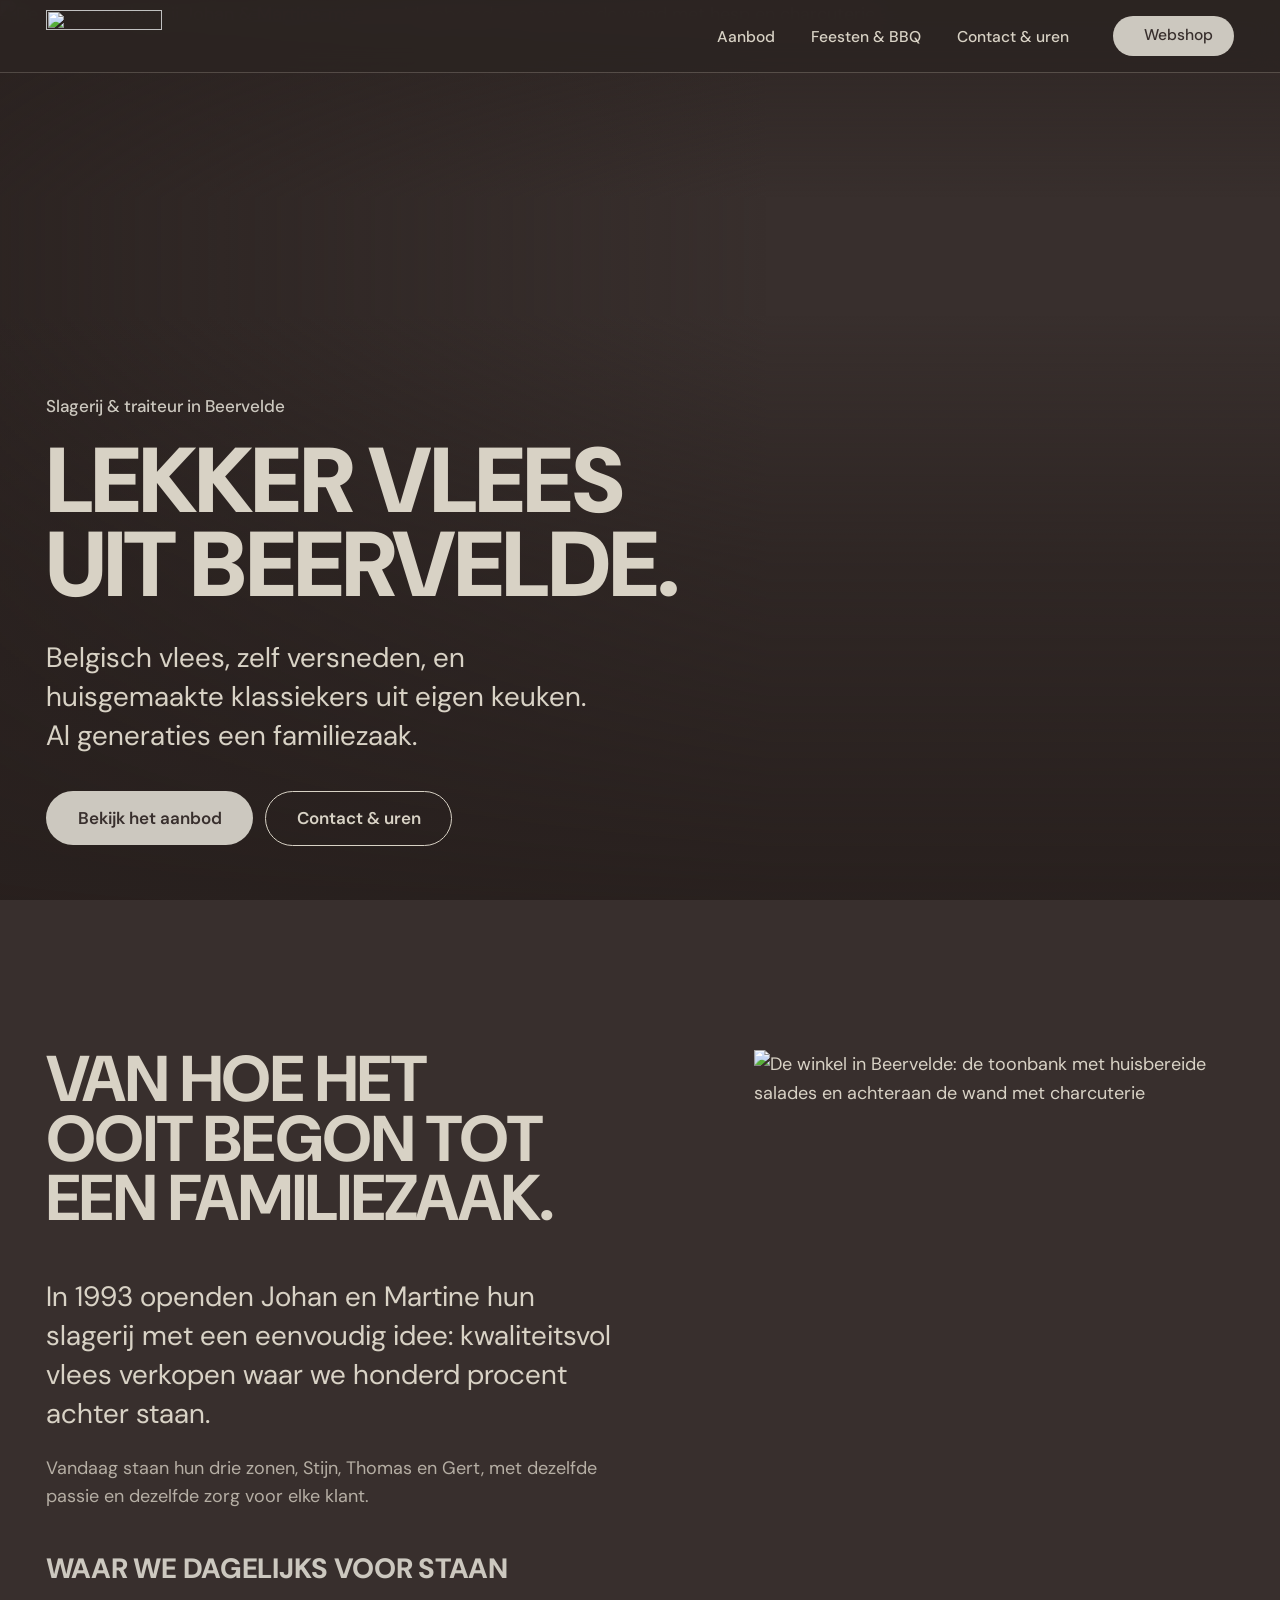
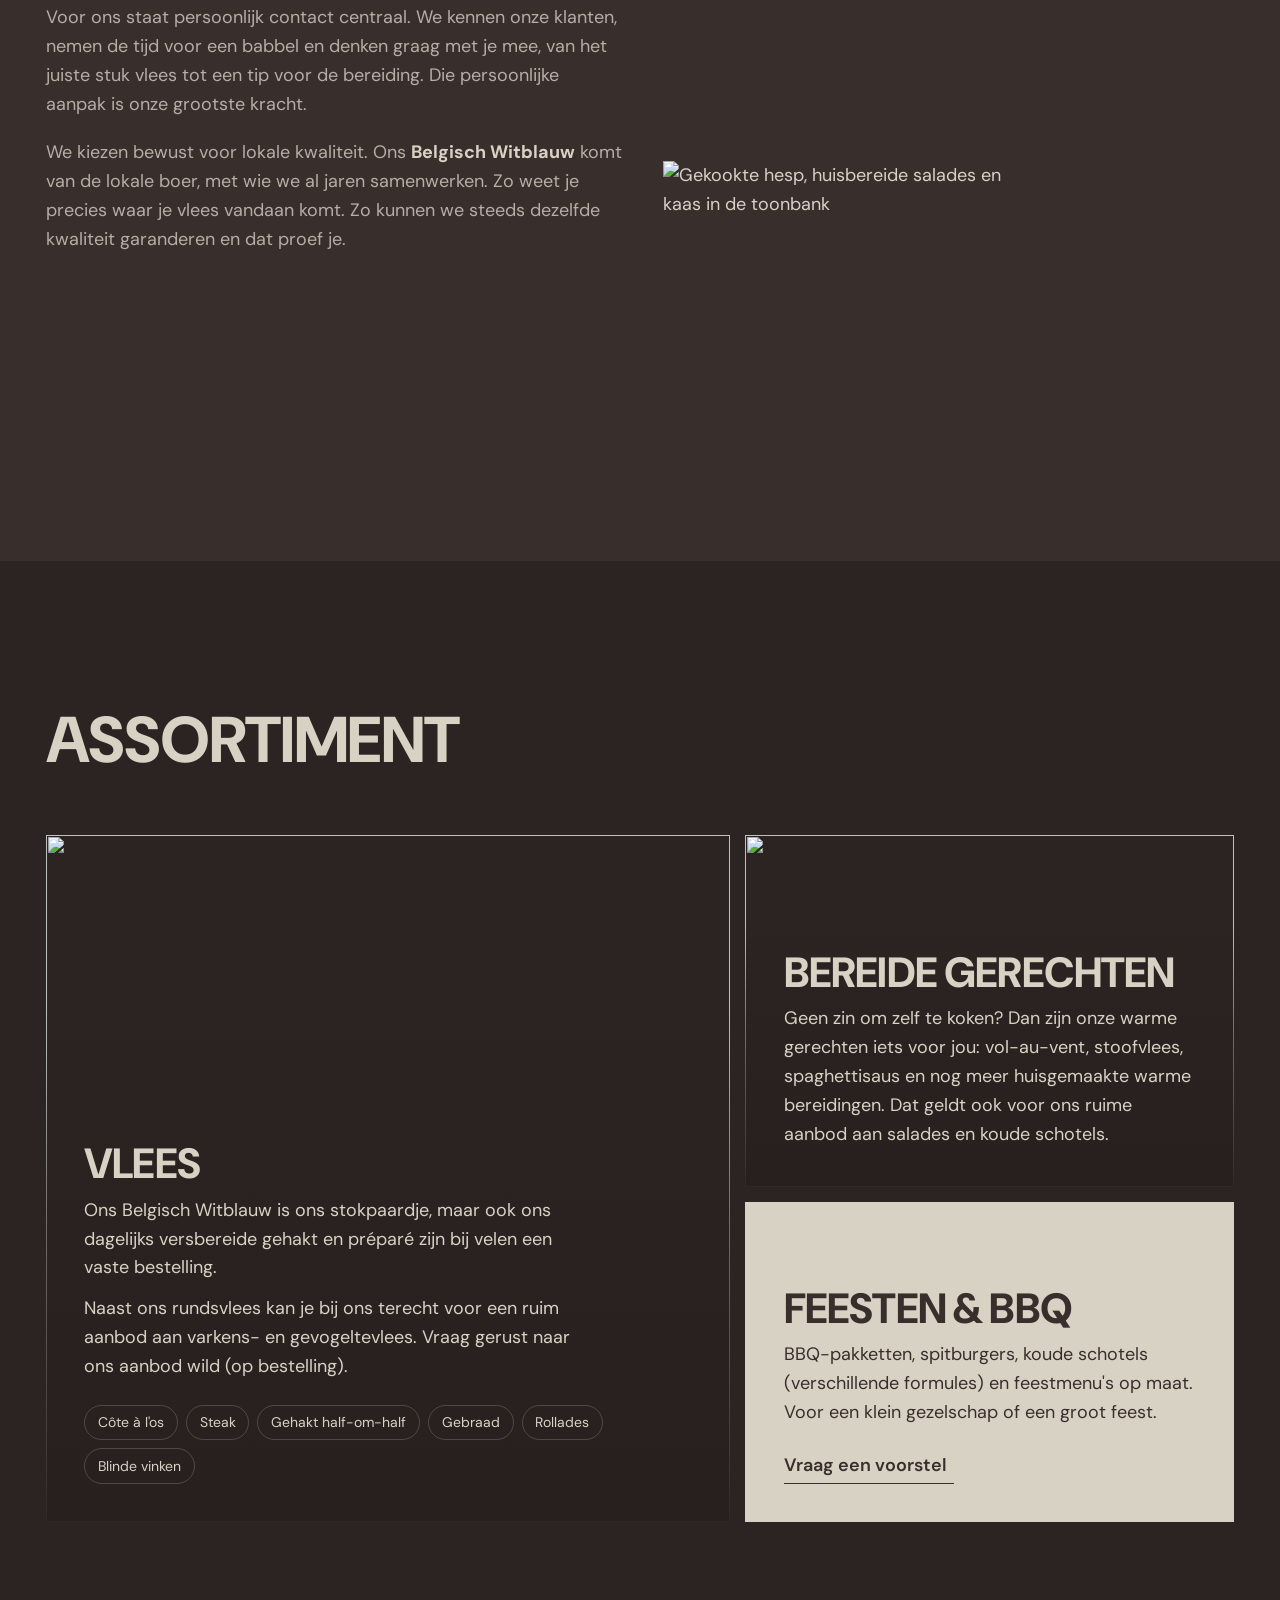
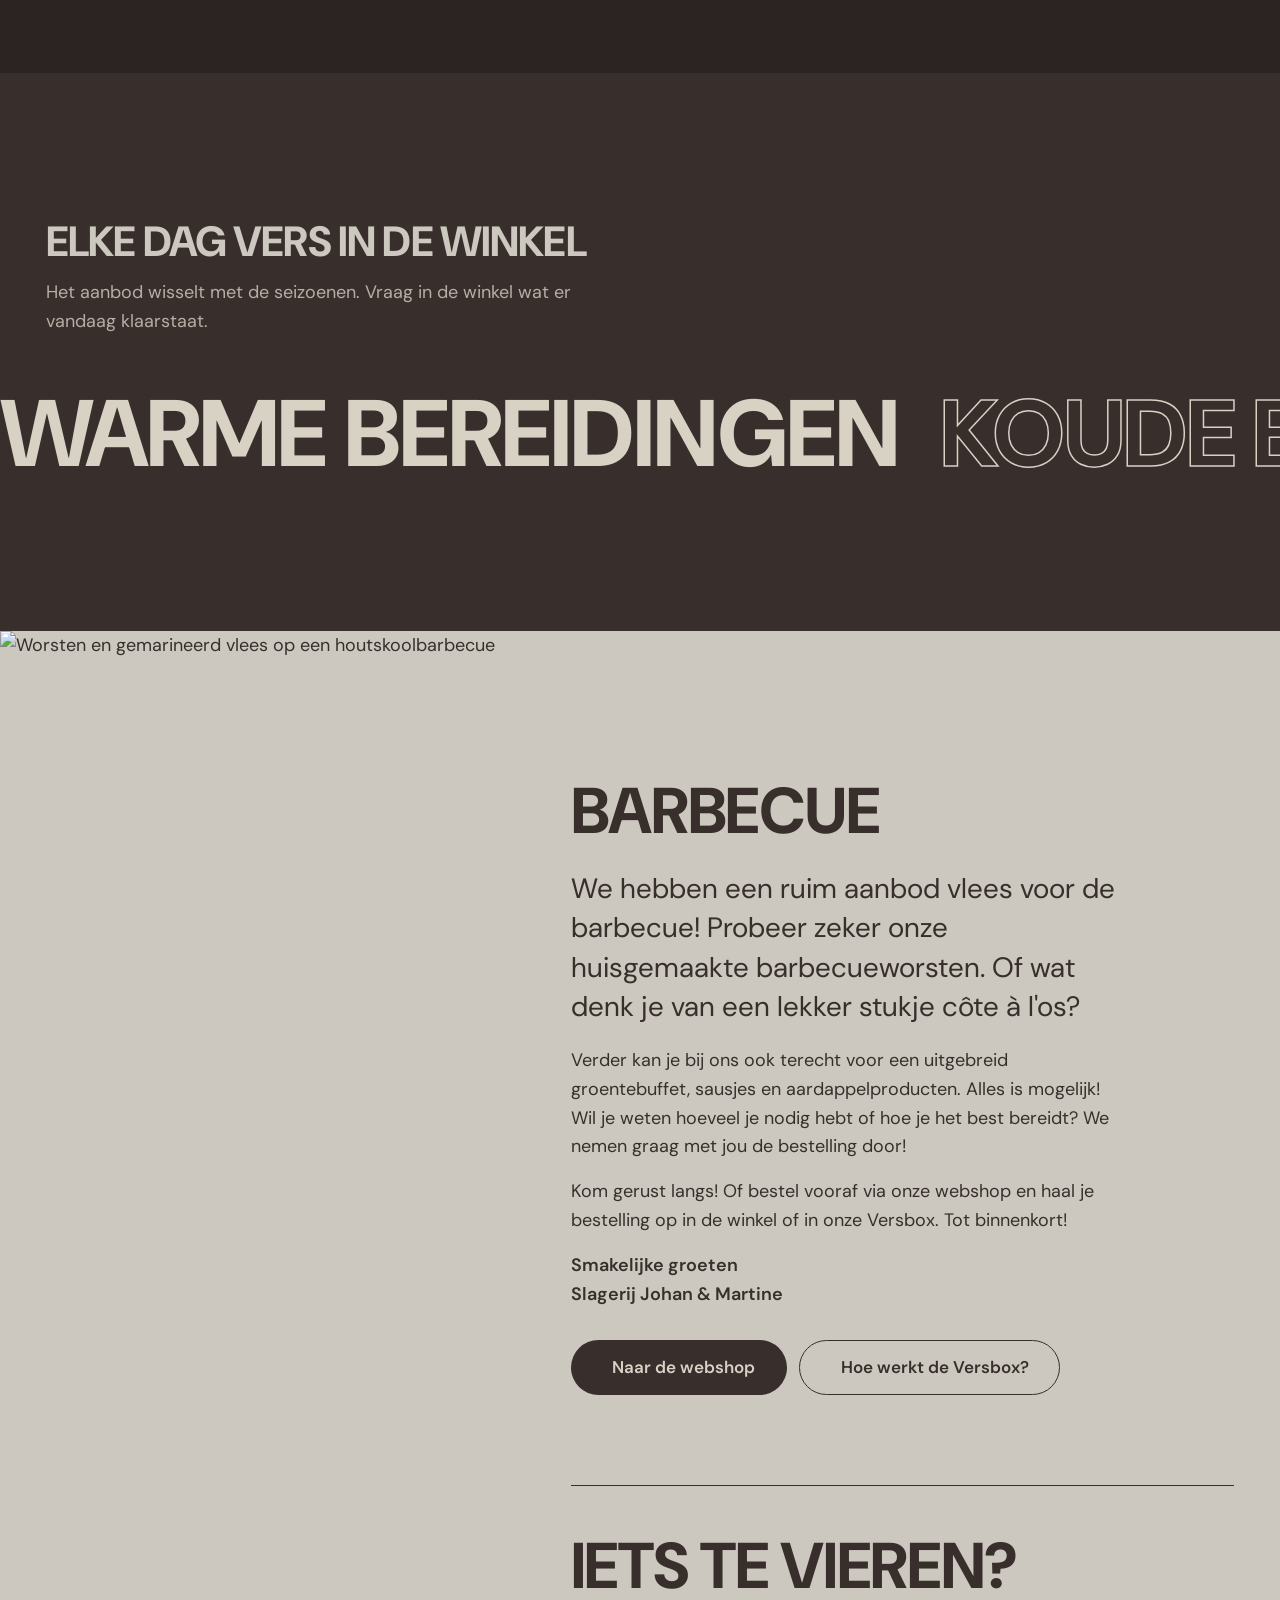
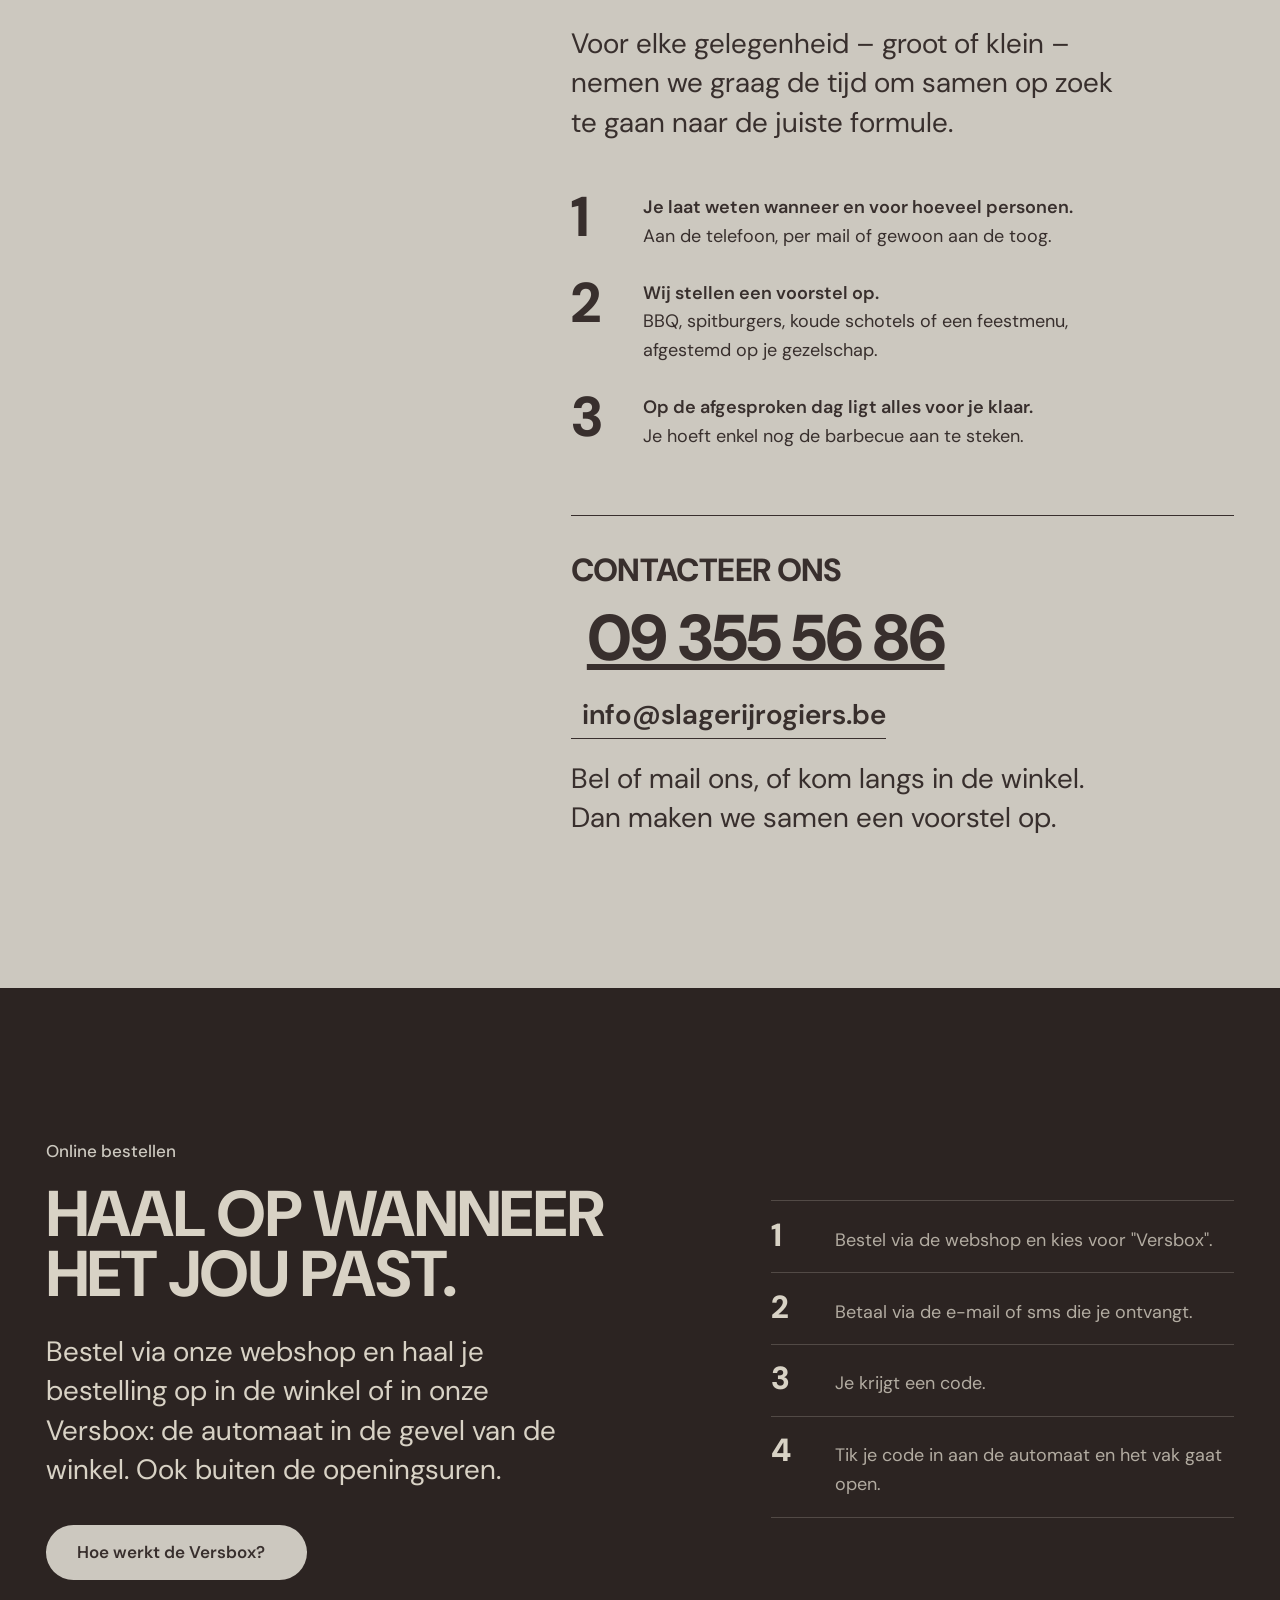
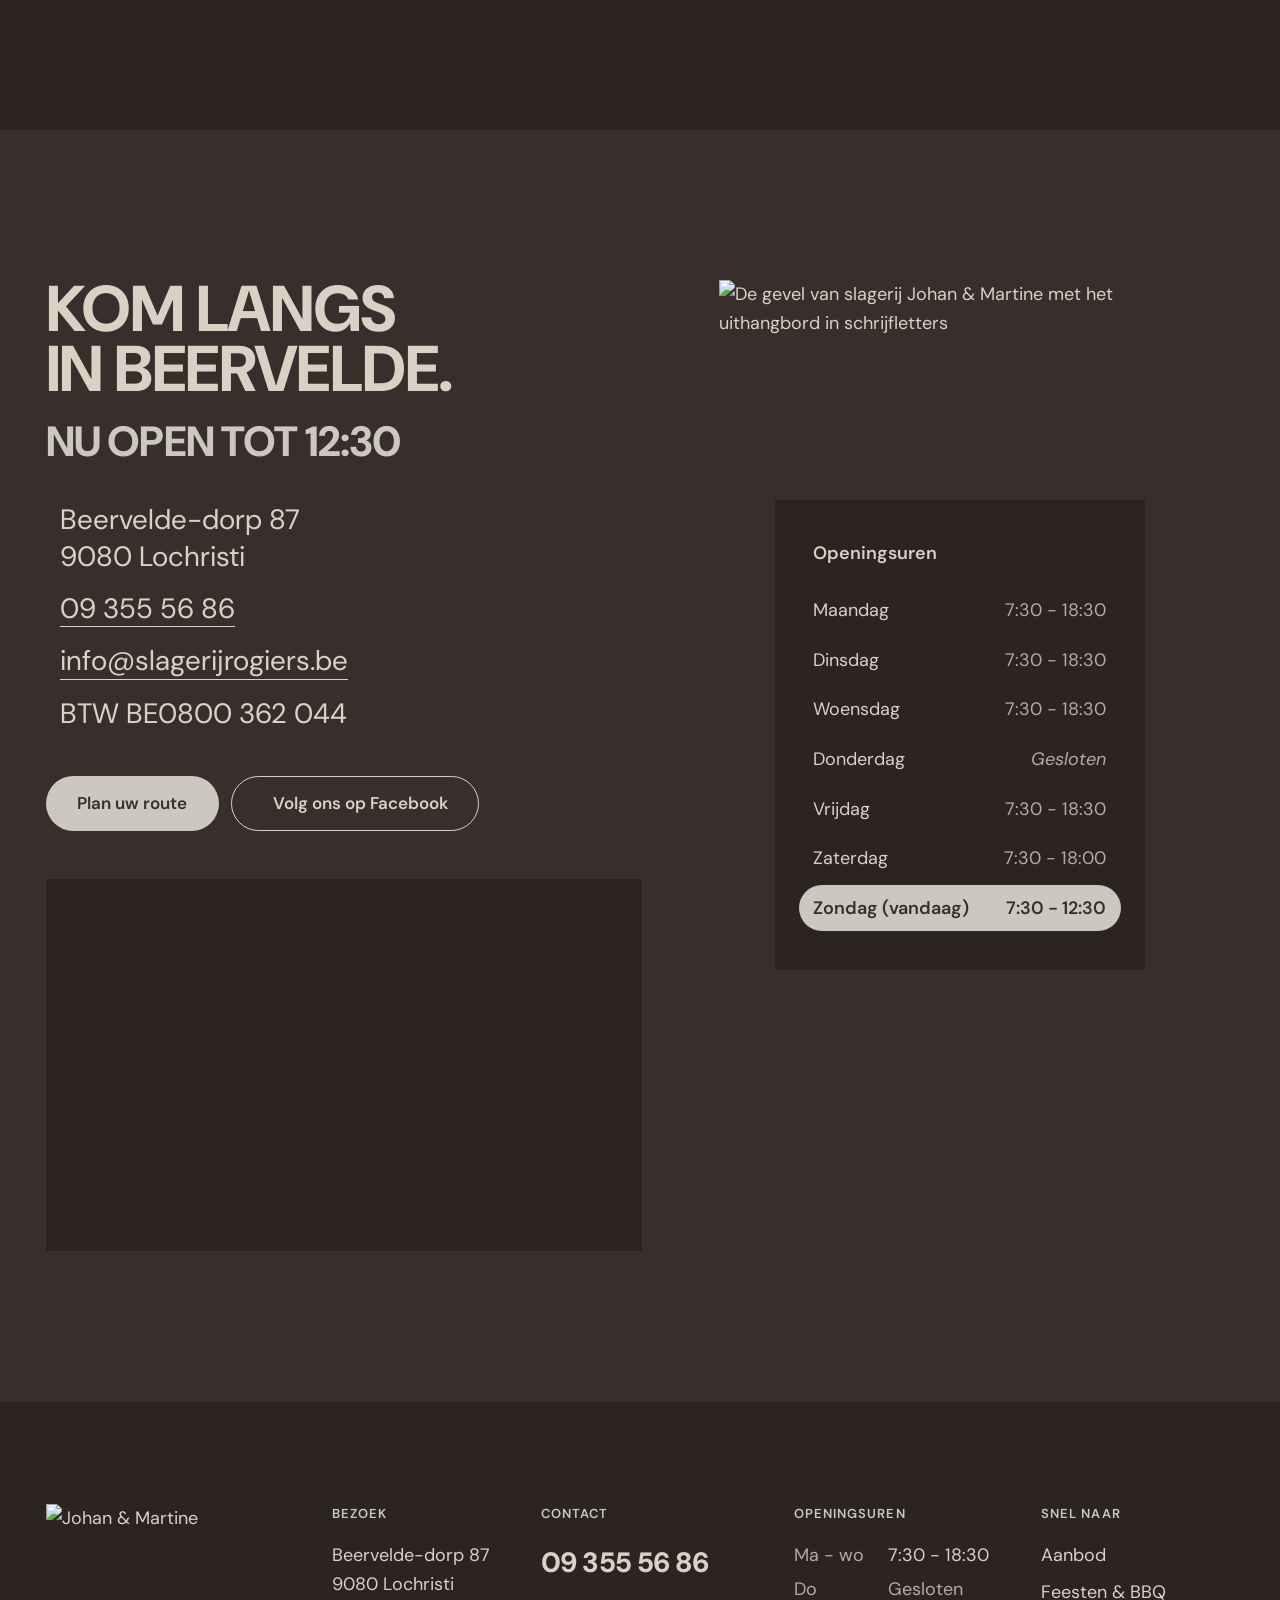
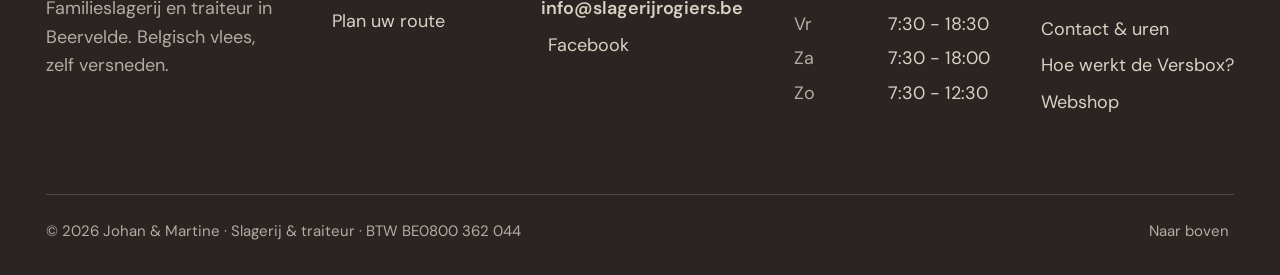
==== commit 94b28fb2: "Watermerk: LICENSE, copyright en kenmerk Co-Authored-By: Claude Opus 5.5 <noreply@anthropic.com>" ====
--- a/index.html
+++ b/index.html
@@ -2,6 +2,8 @@
 <html lang="nl-BE">
 <head>
   <meta charset="utf-8">
+  <!-- (c) 2026 Wizarts BV, wizarts.be, wzts-hlb0xmgljx -->
+  <meta name="author" content="Wizarts BV">
   <meta name="viewport" content="width=device-width, initial-scale=1">
   <title>Johan &amp; Martine | Slagerij en traiteur in Beervelde</title>
   <meta name="description" content="Familieslagerij Johan & Martine in Beervelde (Lochristi). Belgisch vlees, zelf versneden, huisgemaakte klassiekers en BBQ of spitburgers voor uw feest.">
--- a/css/site.css
+++ b/css/site.css
@@ -1,3 +1,4 @@
+/* (c) 2026 Wizarts BV, wizarts.be. Alle rechten voorbehouden. wzts-hlb0xmgljx */
 /* ==========================================================================
    JOHAN & MARTINE — SITE
    Donker merkbruin als ondergrond, beige inkt, één accent: grijsbeige.
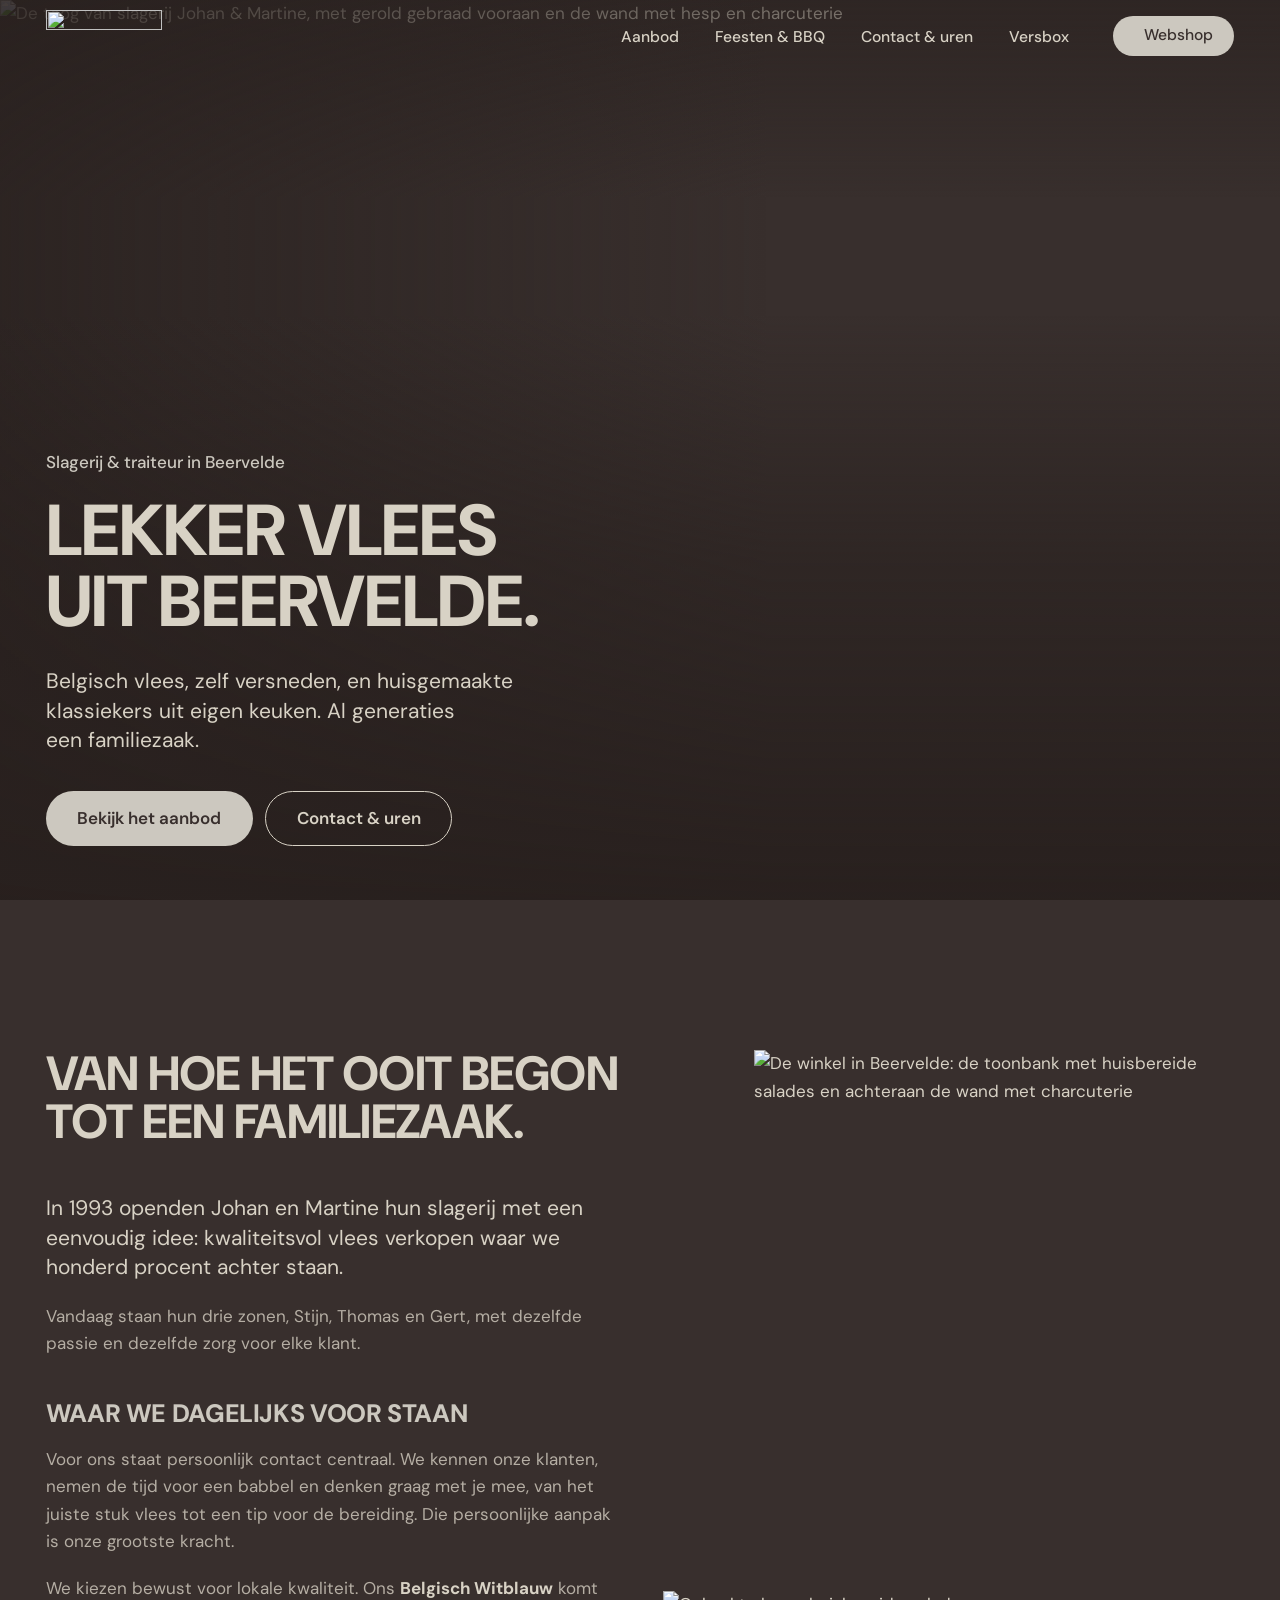
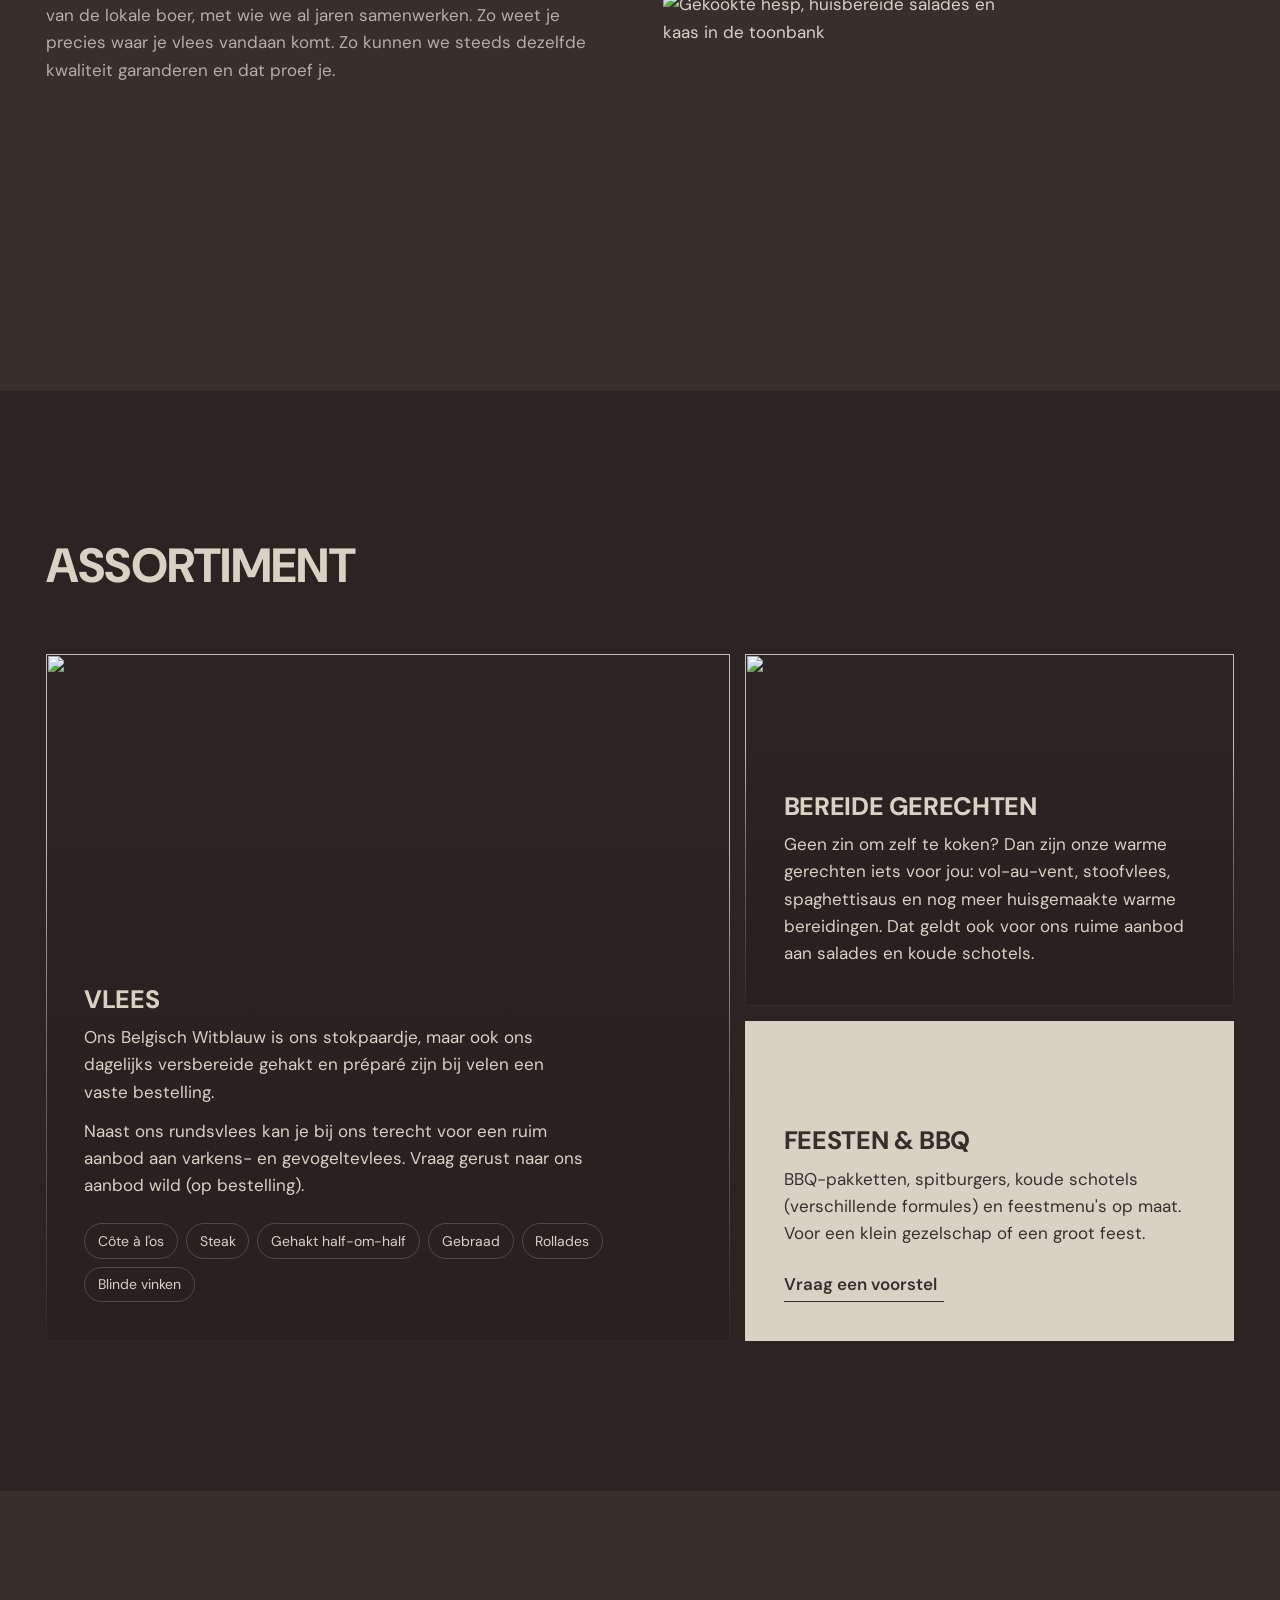
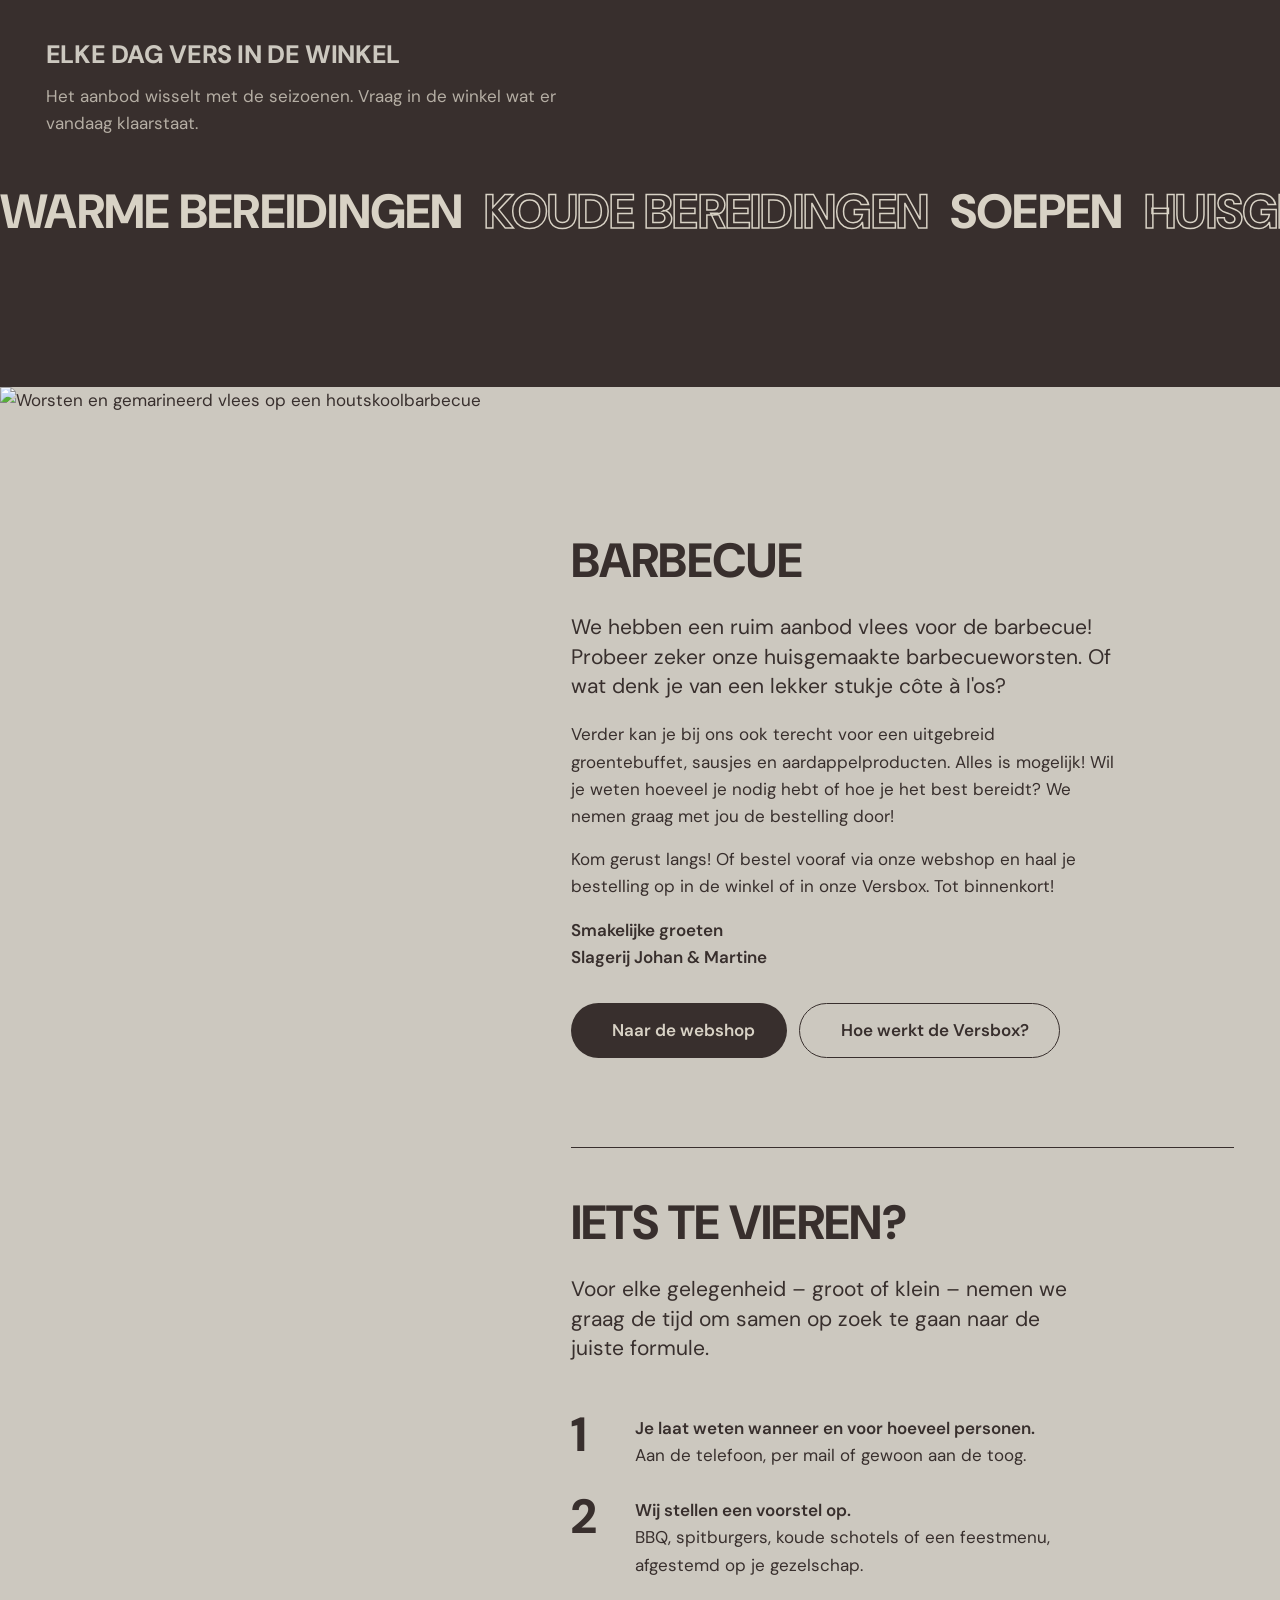
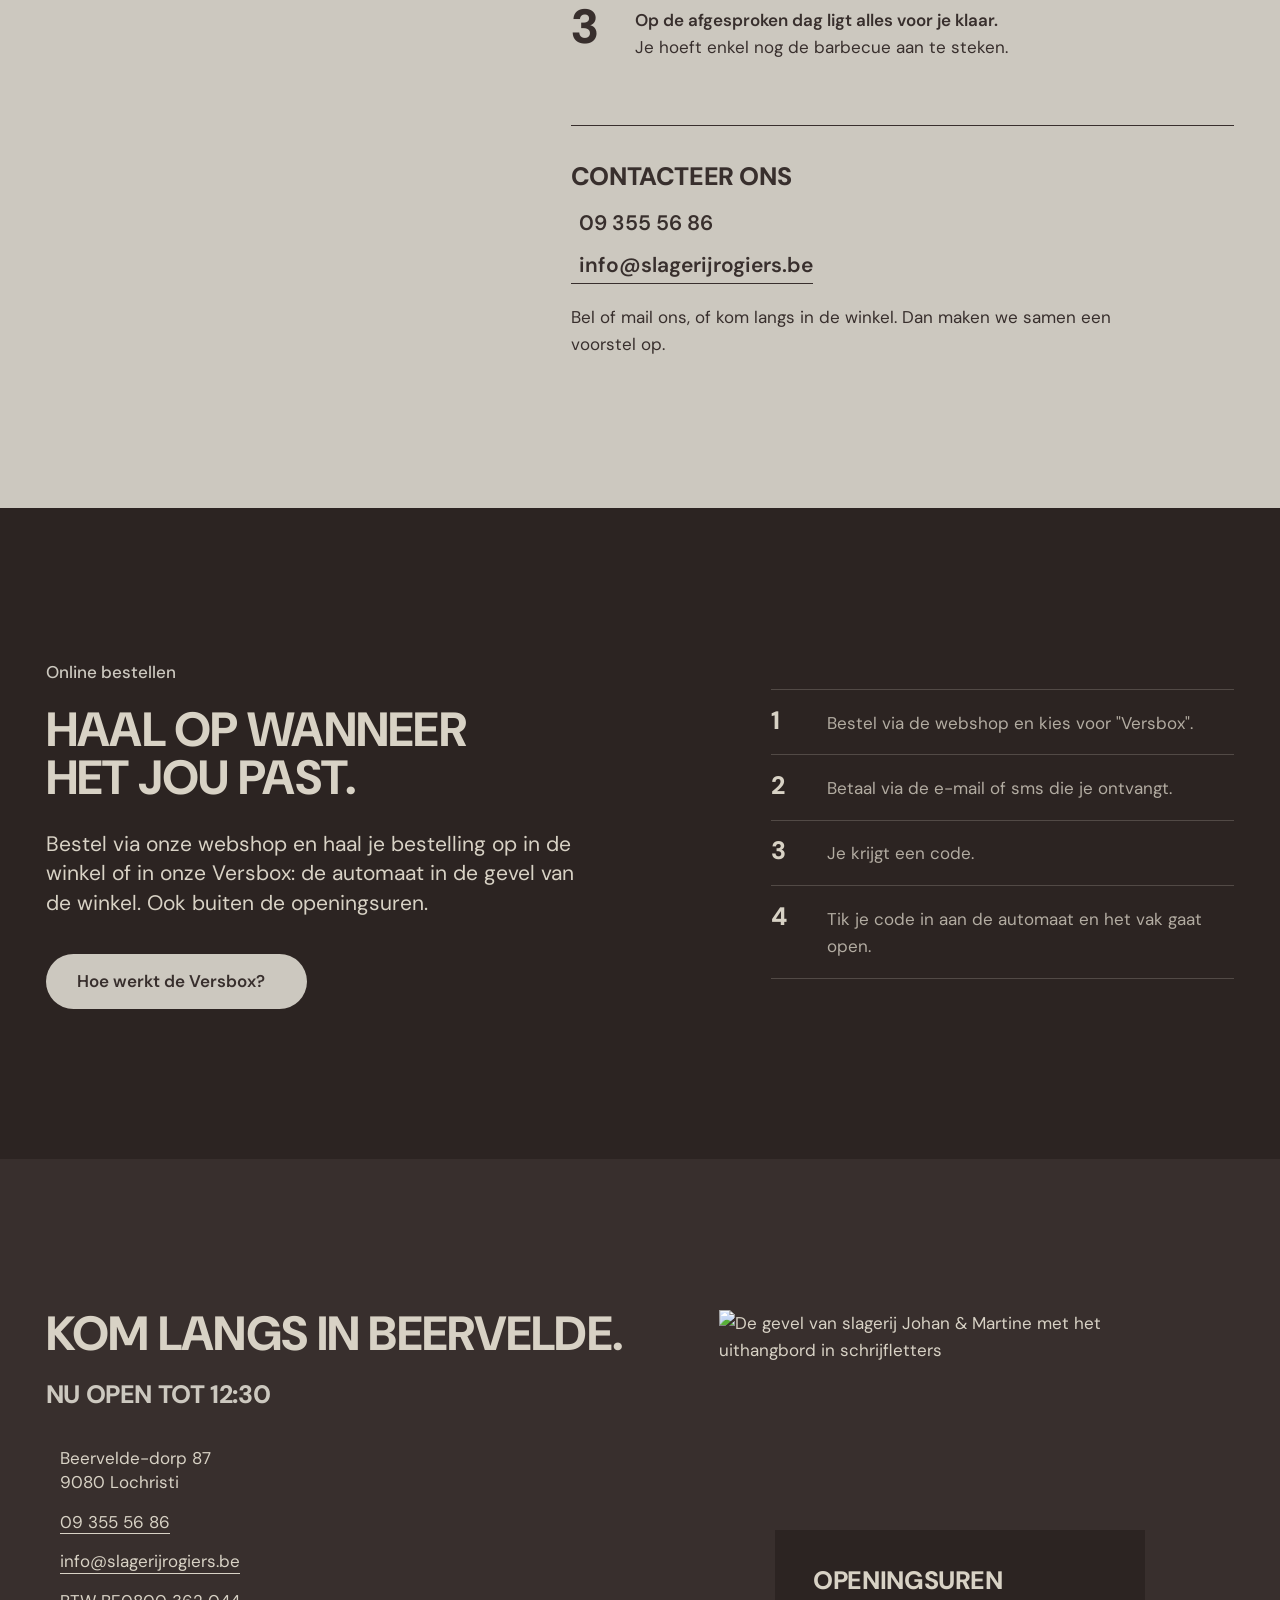
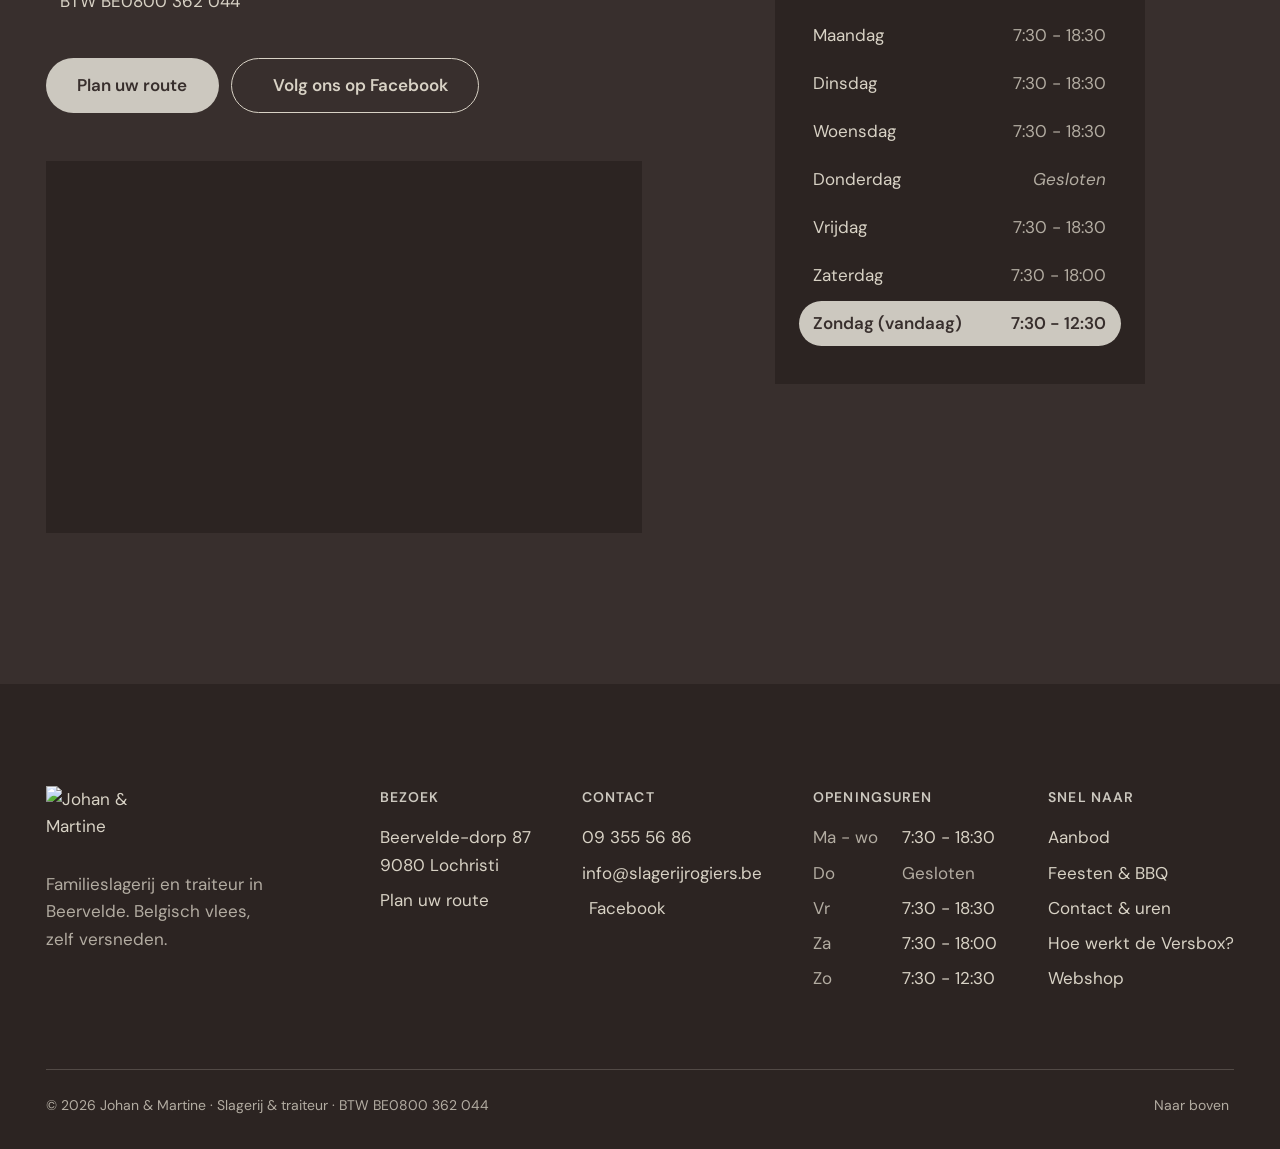
==== commit 2e8acef8: "Versbox in het hoofdmenu, naast de webshop Co-Authored-By: Claude Opus 5.5 <noreply@anthropic.com>" ====
--- a/index.html
+++ b/index.html
@@ -2,8 +2,6 @@
 <html lang="nl-BE">
 <head>
   <meta charset="utf-8">
-  <!-- (c) 2026 Wizarts BV, wizarts.be, wzts-hlb0xmgljx -->
-  <meta name="author" content="Wizarts BV">
   <meta name="viewport" content="width=device-width, initial-scale=1">
   <title>Johan &amp; Martine | Slagerij en traiteur in Beervelde</title>
   <meta name="description" content="Familieslagerij Johan & Martine in Beervelde (Lochristi). Belgisch vlees, zelf versneden, huisgemaakte klassiekers en BBQ of spitburgers voor uw feest.">
@@ -39,6 +37,7 @@
           <li><a href="#aanbod">Aanbod</a></li>
           <li><a href="#bbq">Feesten &amp; BBQ</a></li>
           <li><a href="#contact">Contact &amp; uren</a></li>
+          <li><a href="versbox.html">Versbox</a></li>
           <!-- WEBSHOP: webshop.html vervangen door de link naar de externe webshop -->
           <li class="kop__shop"><a class="knop knop--hesp" href="webshop.html" data-webshop><i class="ph-light ph-shopping-bag" aria-hidden="true"></i>Webshop</a></li>
           <li class="kop__tel"><a href="tel:+3293555686"><i class="ph-light ph-phone" aria-hidden="true"></i>09 355 56 86</a></li>
--- a/css/site.css
+++ b/css/site.css
@@ -1,4 +1,3 @@
-/* (c) 2026 Wizarts BV, wizarts.be. Alle rechten voorbehouden. wzts-hlb0xmgljx */
 /* ==========================================================================
    JOHAN & MARTINE — SITE
    Donker merkbruin als ondergrond, beige inkt, één accent: grijsbeige.
@@ -22,11 +21,13 @@
   
   /* Type */
   --font: "DM Sans", system-ui, sans-serif;
-  --t-body: clamp(1rem, 0.95rem + 0.25vw, 1.125rem);
-  --t-groot: clamp(1.25rem, 1rem + 1vw, 1.75rem);
-  --t-h3: clamp(1.625rem, 1.2rem + 1.8vw, 2.75rem);
-  --t-h2: clamp(2rem, 1rem + 3.8vw, 4.5rem);
-  --t-h1: clamp(2.35rem, 0.8rem + 6.2vw, 5.75rem);
+  /* Vijf maten, niet meer. Elke tekst op de site gebruikt er één. */
+  --t-klein: 0.875rem;
+  --t-body: clamp(1rem, 0.97rem + 0.15vw, 1.0625rem);
+  --t-groot: clamp(1.125rem, 1.05rem + 0.35vw, 1.3125rem);
+  --t-h3: clamp(1.25rem, 1.1rem + 0.6vw, 1.625rem);
+  --t-h2: clamp(1.875rem, 1.35rem + 2.2vw, 3rem);
+  --t-h1: clamp(2.5rem, 1.6rem + 3.8vw, 4.5rem);
 
   /* Ruimte */
   --rand: clamp(1rem, 0.3rem + 3.2vw, 3.5rem);
@@ -78,11 +79,11 @@
 
 /* Titels: zwaar, kapitalen, krap gezet. Het uithangbord. */
 .hero__titel, .sectietitel, .familie__titel, .feest__titel, .klassiekers__titel,
-.tegel h3, .band, .stappen li::before, .bezoek__status {
+.tegel h3, .band, .stappen li::before, .bezoek__status, .bezoek__uren h3, .versbox__hulp h2 {
   font-weight: 800;
   text-transform: uppercase;
-  letter-spacing: -0.02em;
-  line-height: 0.92;
+  letter-spacing: -0.015em;
+  line-height: 1;
 }
 
 .sectietitel { font-size: var(--t-h2); }
@@ -171,15 +172,15 @@
   .kop__nav.is-open { clip-path: inset(0); visibility: visible; }
   .kop__nav ul { flex-direction: column; align-items: flex-start; gap: 0.25rem; }
   .kop__nav a {
-    font-size: clamp(2rem, 9vw, 3rem); font-weight: 800; letter-spacing: -0.02em;
+    font-size: clamp(1.75rem, 7vw, 2.25rem); font-weight: 800; letter-spacing: -0.02em;
     text-transform: uppercase; line-height: 1.05;
   }
   .kop__shop { margin: 1.75rem 0 0; }
-  .kop__nav .knop { font-size: 1.125rem; letter-spacing: 0; text-transform: none; padding: 1em 1.6em; }
+  .kop__nav .knop { font-size: 1rem; letter-spacing: 0; text-transform: none; padding: 1em 1.6em; }
   .kop__tel { display: block; margin-top: 1.25rem; }
   .kop__nav .kop__tel a {
     display: inline-flex; align-items: center; gap: 0.5rem;
-    font-size: 1.125rem; font-weight: 500; letter-spacing: 0; text-transform: none;
+    font-size: var(--t-body); font-weight: 500; letter-spacing: 0; text-transform: none;
   }
 }
 
@@ -207,10 +208,10 @@
   width: 100%; max-width: var(--breedte); margin-inline: auto;
 }
 .hero__merk {
-  color: var(--hesp); font-weight: 500; font-size: 1.0625rem; margin-bottom: 1.25rem;
+  color: var(--hesp); font-weight: 500; font-size: var(--t-body); margin-bottom: 1.25rem;
   animation: omhoog 1s var(--uit) 0.2s both;
 }
-.hero__titel { font-size: var(--t-h1); font-weight: 900; line-height: 0.88; }
+.hero__titel { font-size: var(--t-h1); line-height: 0.95; }
 .regel { display: block; overflow: hidden; padding-bottom: 0.04em; }
 .regel > span { display: block; animation: regel 1.1s var(--uit) both; }
 .regel:nth-child(1) > span { animation-delay: 0.3s; }
@@ -250,8 +251,8 @@
 .familie__tekst .groot { font-size: var(--t-groot); line-height: 1.4; color: var(--beige); }
 .familie__tekst h3 {
   margin-top: 1.5rem; color: var(--hesp);
-  font-size: clamp(1.25rem, 1rem + 1vw, 1.75rem); font-weight: 800;
-  text-transform: uppercase; letter-spacing: -0.01em; line-height: 1;
+  font-size: var(--t-h3); font-weight: 800;
+  text-transform: uppercase; letter-spacing: -0.015em; line-height: 1;
 }
 .familie__tekst strong { color: var(--beige); font-weight: 700; }
 .familie__detail {
@@ -323,7 +324,7 @@
 .woorden { display: flex; flex-wrap: wrap; gap: 0.5rem; margin-top: 1.5rem; }
 .woorden li {
   padding: 0.35rem 0.8rem; border: 1px solid var(--beige-lijn); border-radius: 999px;
-  font-size: 0.875rem;
+  font-size: var(--t-klein);
 }
 
 @media (max-width: 860px) {
@@ -344,7 +345,7 @@
 
 .band {
   display: flex; width: max-content;
-  font-size: clamp(2.75rem, 1.5rem + 5.5vw, 6.5rem);
+  font-size: var(--t-h2);
   line-height: 1;
 }
 .band__rij { display: flex; flex: none; }
@@ -358,7 +359,7 @@
 @keyframes band { to { transform: translateX(-100%); } }
 
 @media (prefers-reduced-motion: reduce) {
-  .band { width: auto; flex-wrap: wrap; padding-inline: var(--rand); font-size: clamp(2rem, 1rem + 4vw, 4rem); }
+  .band { width: auto; flex-wrap: wrap; padding-inline: var(--rand); }
   .band__rij { flex-wrap: wrap; }
   .band__rij[aria-hidden] { display: none; }
 }
@@ -391,14 +392,14 @@
 .stappen { counter-reset: stap; margin-top: clamp(2.5rem, 4vw, 3.5rem); display: grid; gap: 1.75rem; }
 .stappen li {
   counter-increment: stap;
-  display: grid; grid-template-columns: 3.5rem 1fr; column-gap: 1rem;
+  display: grid; grid-template-columns: 3rem 1fr; column-gap: 1rem;
   max-width: 34rem;
 }
 .stappen li::before {
   content: counter(stap);
-  grid-row: 1 / 3; font-size: 3.5rem; line-height: 0.85;
-}
-.stappen strong { display: block; font-weight: 600; font-size: 1.125rem; }
+  grid-row: 1 / 3; font-size: var(--t-h2); line-height: 0.85;
+}
+.stappen strong { display: block; font-weight: 600; }
 
 .aanvraag {
   grid-column: 2;
@@ -408,18 +409,16 @@
   border-top: 1.5px solid var(--bruin);
 }
 .aanvraag__titel {
-  font-weight: 800; text-transform: uppercase; letter-spacing: -0.02em;
-  font-size: 2rem; line-height: 1;
+  font-weight: 800; text-transform: uppercase; letter-spacing: -0.015em;
+  font-size: var(--t-h3); line-height: 1;
 }
 .aanvraag__tel {
-  display: inline-flex; align-items: center; gap: 0.25em;
-  margin: 1.25rem 0 1rem;
-  font-size: var(--t-h2); font-weight: 800; line-height: 1; letter-spacing: -0.03em;
-  white-space: nowrap;
-  padding-bottom: 0.1em;
+  display: inline-flex; align-items: center; gap: 0.4em;
+  margin: 1.25rem 0 0.75rem;
+  font-size: var(--t-groot); font-weight: 600; line-height: 1.3;
+  text-decoration: none; white-space: nowrap;
   transition: opacity 0.2s var(--uit);
 }
-.aanvraag__tel i { font-size: 0.8em; }
 .aanvraag__tel:hover { opacity: 0.7; }
 .aanvraag__mail {
   display: inline-flex; align-items: center; gap: 0.4em; margin-bottom: 1.25rem;
@@ -428,7 +427,7 @@
 }
 .aanvraag__mail:hover { opacity: 0.7; }
 .aanvraag__tel + .aanvraag__mail { display: flex; width: fit-content; max-width: 100%; }
-.aanvraag p { font-size: var(--t-groot); line-height: 1.4; max-width: 34rem; }
+.aanvraag p { max-width: 34rem; }
 .feest :focus-visible { outline-color: var(--bruin); }
 
 @media (max-width: 960px) {
@@ -444,18 +443,18 @@
   max-width: var(--breedte); margin-inline: auto;
   display: grid; grid-template-columns: 7fr 5fr; gap: clamp(3rem, 6vw, 6rem); align-items: center;
 }
-.versbox-blok__merk { color: var(--hesp); font-weight: 500; font-size: 1.0625rem; margin-bottom: 1.25rem; }
+.versbox-blok__merk { color: var(--hesp); font-weight: 500; font-size: var(--t-body); margin-bottom: 1.25rem; }
 .versbox-blok__tekst { max-width: 34rem; margin: 1.75rem 0 2.25rem; font-size: var(--t-groot); line-height: 1.4; }
 .versbox-blok__stappen { counter-reset: vb; display: grid; }
 .versbox-blok__stappen li {
   counter-increment: vb;
-  display: grid; grid-template-columns: 3rem 1fr; gap: 1rem; align-items: baseline;
+  display: grid; grid-template-columns: 2.5rem 1fr; gap: 1rem; align-items: baseline;
   padding: 1.1rem 0; border-top: 1px solid var(--beige-lijn); color: var(--beige-zacht);
 }
 .versbox-blok__stappen li:last-child { border-bottom: 1px solid var(--beige-lijn); }
 .versbox-blok__stappen li::before {
   content: counter(vb); color: var(--beige);
-  font-size: 2rem; font-weight: 800; line-height: 1;
+  font-size: var(--t-h3); font-weight: 800; line-height: 1;
 }
 @media (max-width: 860px) {
   .versbox-blok__raster { grid-template-columns: 1fr; }
@@ -474,8 +473,8 @@
 }
 .bezoek__status { font-size: var(--t-h3); color: var(--hesp); margin-top: 1.5rem; }
 .gegevens { display: grid; gap: 1rem; margin: 2.5rem 0 2.75rem; }
-.gegevens li { display: flex; gap: 0.9rem; align-items: flex-start; font-size: var(--t-groot); line-height: 1.3; }
-.gegevens i { font-size: 1.5rem; color: var(--hesp); margin-top: 0.1rem; }
+.gegevens li { display: flex; gap: 0.9rem; align-items: flex-start; line-height: 1.4; }
+.gegevens i { font-size: 1.25rem; color: var(--hesp); margin-top: 0.1rem; }
 .gegevens a { text-decoration: none; background: linear-gradient(currentColor, currentColor) 0 100% / 100% 1px no-repeat; }
 .gegevens a:hover { color: var(--licht); }
 
@@ -493,7 +492,7 @@
   background: var(--bruin-diep);
   padding: clamp(1.75rem, 3vw, 2.5rem);
 }
-.bezoek__uren h3 { font-size: 1.125rem; font-weight: 600; margin-bottom: 1.25rem; }
+.bezoek__uren h3 { font-size: var(--t-h3); margin-bottom: 1.25rem; }
 .uren { display: grid; gap: 0.2rem; }
 .uren > div {
   display: flex; justify-content: space-between; gap: 1rem;
@@ -530,28 +529,26 @@
 }
 .voet__blok { display: flex; flex-direction: column; align-items: flex-start; gap: 0.5rem; }
 .voet__blok h2 {
-  font-size: 0.8125rem; font-weight: 600; text-transform: uppercase; letter-spacing: 0.08em;
+  font-size: var(--t-klein); font-weight: 600; text-transform: uppercase; letter-spacing: 0.08em;
   color: var(--hesp); margin-bottom: 0.5rem;
 }
 .voet__blok a { text-decoration: none; transition: color 0.2s var(--uit); }
 .voet__blok a:hover { color: var(--licht); }
-.voet__tel { font-size: var(--t-groot); font-weight: 800; letter-spacing: -0.02em; }
-.voet__uren { display: grid; grid-template-columns: auto auto; gap: 0.35rem 1.5rem; white-space: nowrap; }
+.voet__uren { display: grid; grid-template-columns: auto auto; gap: 0.5rem 1.5rem; white-space: nowrap; }
 .voet__uren div { display: contents; }
 .voet__uren dt { color: var(--beige-zacht); }
 .voet__uren .is-dicht dd { color: var(--beige-zacht); }
 .voet__blok a[href^="mailto"] { overflow-wrap: anywhere; }
-.voet__mail { font-size: 1.125rem; font-weight: 600; }
 .voet__fb { display: inline-flex; align-items: center; gap: 0.4em; }
-.voet__fb i { font-size: 1.25em; }
+.voet__fb i { font-size: 1.15em; }
 .voet__merk { display: grid; gap: 1.25rem; align-content: start; }
-.voet__logo { width: clamp(9rem, 12vw, 12rem); }
+.voet__logo { width: 9rem; }
 .voet__merk p { max-width: 17rem; color: var(--beige-zacht); }
 .voet__meta {
   max-width: var(--breedte); margin: clamp(3rem, 6vw, 5rem) auto 0;
   display: flex; flex-wrap: wrap; justify-content: space-between; gap: 0.75rem 2rem;
   padding-top: 1.5rem; border-top: 1px solid var(--beige-lijn);
-  font-size: 0.9375rem; color: var(--beige-zacht);
+  font-size: var(--t-klein); color: var(--beige-zacht);
 }
 .voet__meta a { text-decoration: none; display: inline-flex; align-items: center; gap: 0.35em; }
 .voet__meta a:hover { color: var(--licht); }
@@ -618,9 +615,9 @@
 .binnenkort__logo { width: clamp(9rem, 6rem + 10vw, 14rem); margin-bottom: 1rem; }
 .binnenkort__titel {
   font-size: var(--t-h1); font-weight: 800; text-transform: uppercase;
-  letter-spacing: -0.02em; line-height: 0.92;
-}
-.binnenkort p { max-width: 32rem; color: var(--beige-zacht); font-size: var(--t-groot); }
+  letter-spacing: -0.015em; line-height: 1;
+}
+.binnenkort p { max-width: 32rem; color: var(--beige-zacht); }
 .binnenkort__knoppen { display: flex; flex-wrap: wrap; justify-content: center; gap: 0.75rem; margin-top: 0.5rem; }
 
 /* ---------- Versbox ---------- */
@@ -631,7 +628,7 @@
   box-sizing: content-box;
 }
 .versbox__kop > *, .versbox__info > * { min-width: 0; }
-.versbox__titel { font-size: var(--t-h1); font-weight: 900; text-transform: uppercase; letter-spacing: -0.02em; line-height: 0.88; }
+.versbox__titel { font-size: var(--t-h1); font-weight: 800; text-transform: uppercase; letter-spacing: -0.015em; line-height: 0.95; }
 .versbox__kop .hero__tekst { animation: none; }
 .versbox__foto img { width: 100%; aspect-ratio: 4 / 5; object-fit: cover; }
 
@@ -639,7 +636,7 @@
 .versbox__stappen > * { max-width: var(--breedte); margin-inline: auto; }
 .versbox__stappen .stappen { grid-template-columns: repeat(auto-fit, minmax(15rem, 1fr)); gap: 2.5rem clamp(1.5rem, 3vw, 3rem); }
 .versbox__stappen .stappen li { grid-template-columns: 1fr; align-content: start; row-gap: 0.5rem; }
-.versbox__stappen .stappen li::before { grid-row: auto; font-size: clamp(3.5rem, 2rem + 4vw, 5.5rem); }
+.versbox__stappen .stappen li::before { grid-row: auto; }
 .versbox__stappen .knop { margin-top: clamp(2.5rem, 4vw, 3.5rem); }
 .versbox__stappen :focus-visible { outline-color: var(--bruin); }
 
@@ -653,16 +650,14 @@
   counter-increment: weetje;
   display: grid; grid-template-columns: 2.5rem 1fr; gap: 1rem;
   padding: 1.25rem 0; border-top: 1px solid var(--beige-lijn);
-  font-size: var(--t-groot); line-height: 1.4;
 }
 .weetjes li::before { content: counter(weetje); font-weight: 800; color: var(--hesp); }
 .weetjes strong { font-weight: 700; }
 .weetjes a { text-decoration: none; background: linear-gradient(currentColor, currentColor) 0 100% / 100% 1px no-repeat; white-space: nowrap; }
 
 .versbox__hulp { background: var(--bruin-diep); padding: clamp(1.75rem, 3vw, 2.5rem); }
-.versbox__hulp h2 { font-size: 1.125rem; font-weight: 600; }
+.versbox__hulp h2 { font-size: var(--t-h3); }
 .versbox__hulp p { margin-top: 0.75rem; color: var(--beige-zacht); }
-.versbox__hulp .aanvraag__tel { font-size: clamp(2rem, 1.5rem + 2vw, 2.75rem); margin: 1.25rem 0 0.75rem; }
 
 @media (max-width: 860px) {
   .versbox__kop, .versbox__info { grid-template-columns: 1fr; }
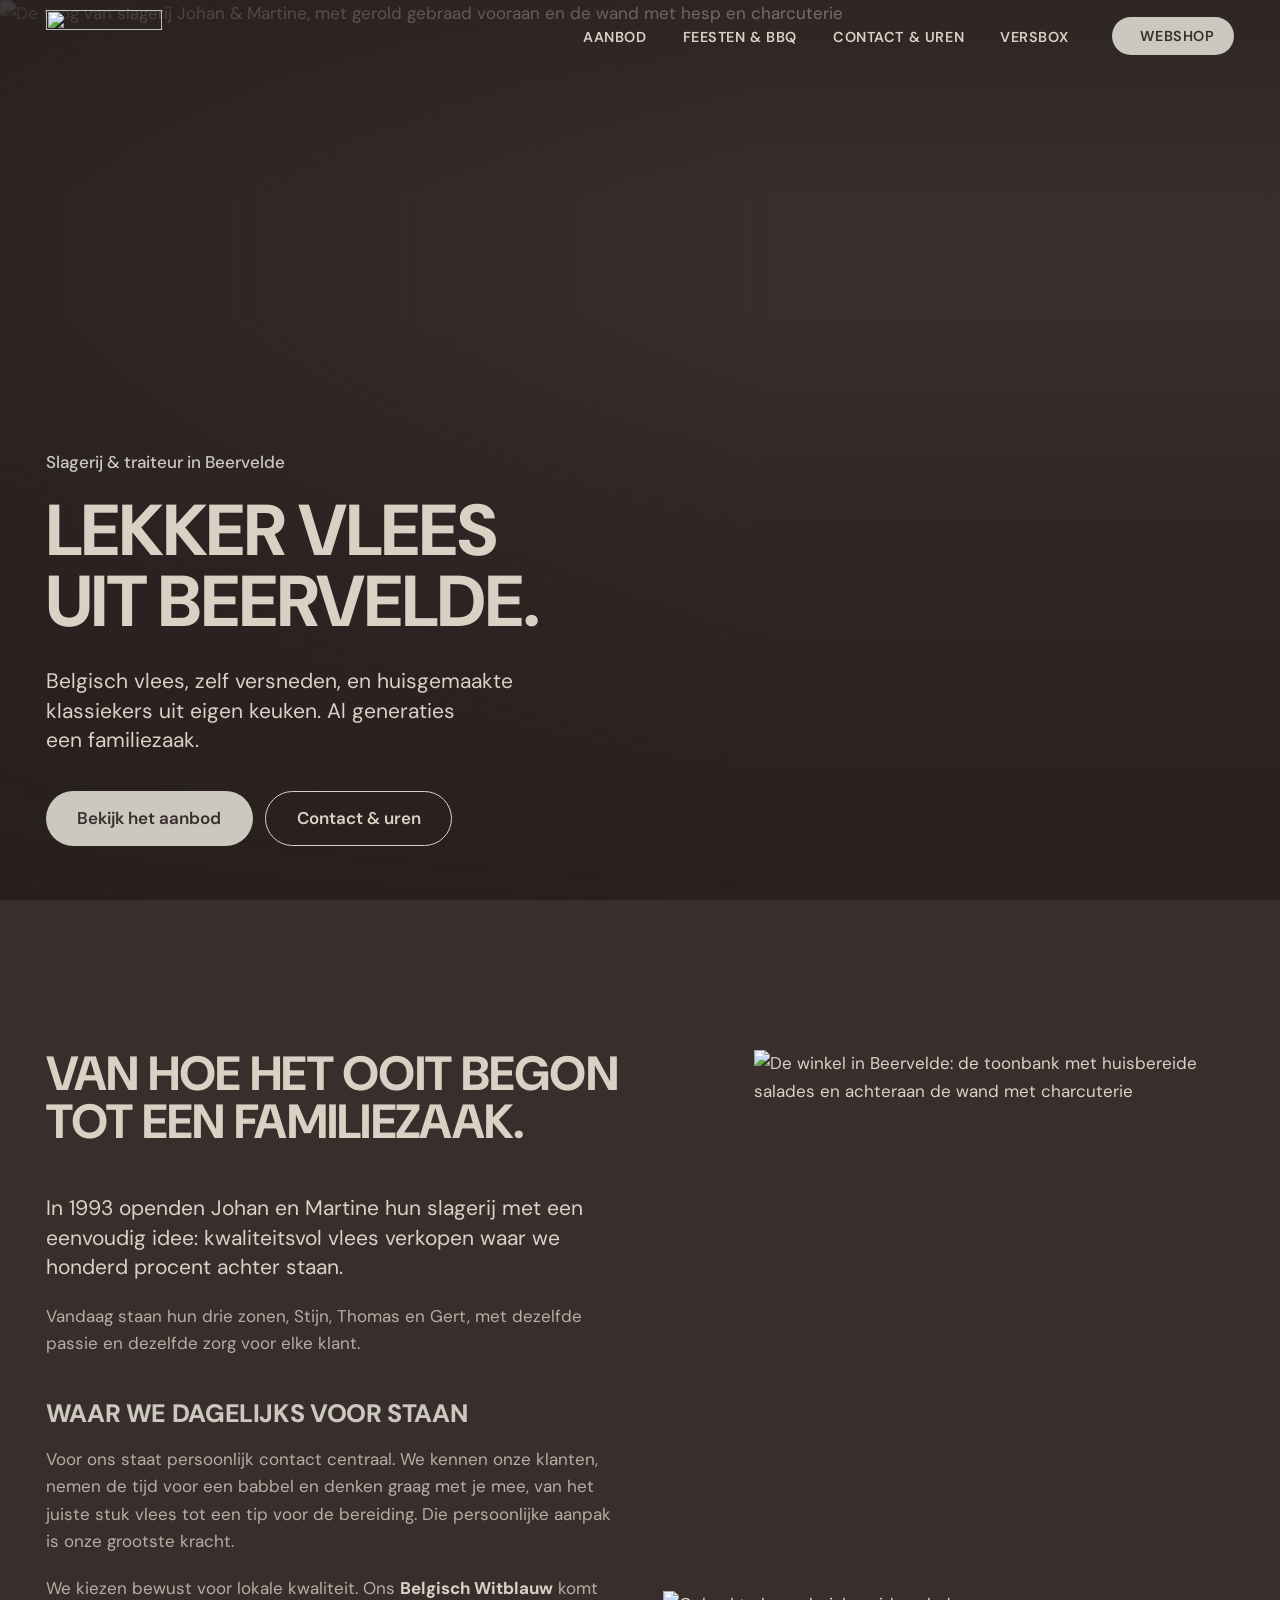
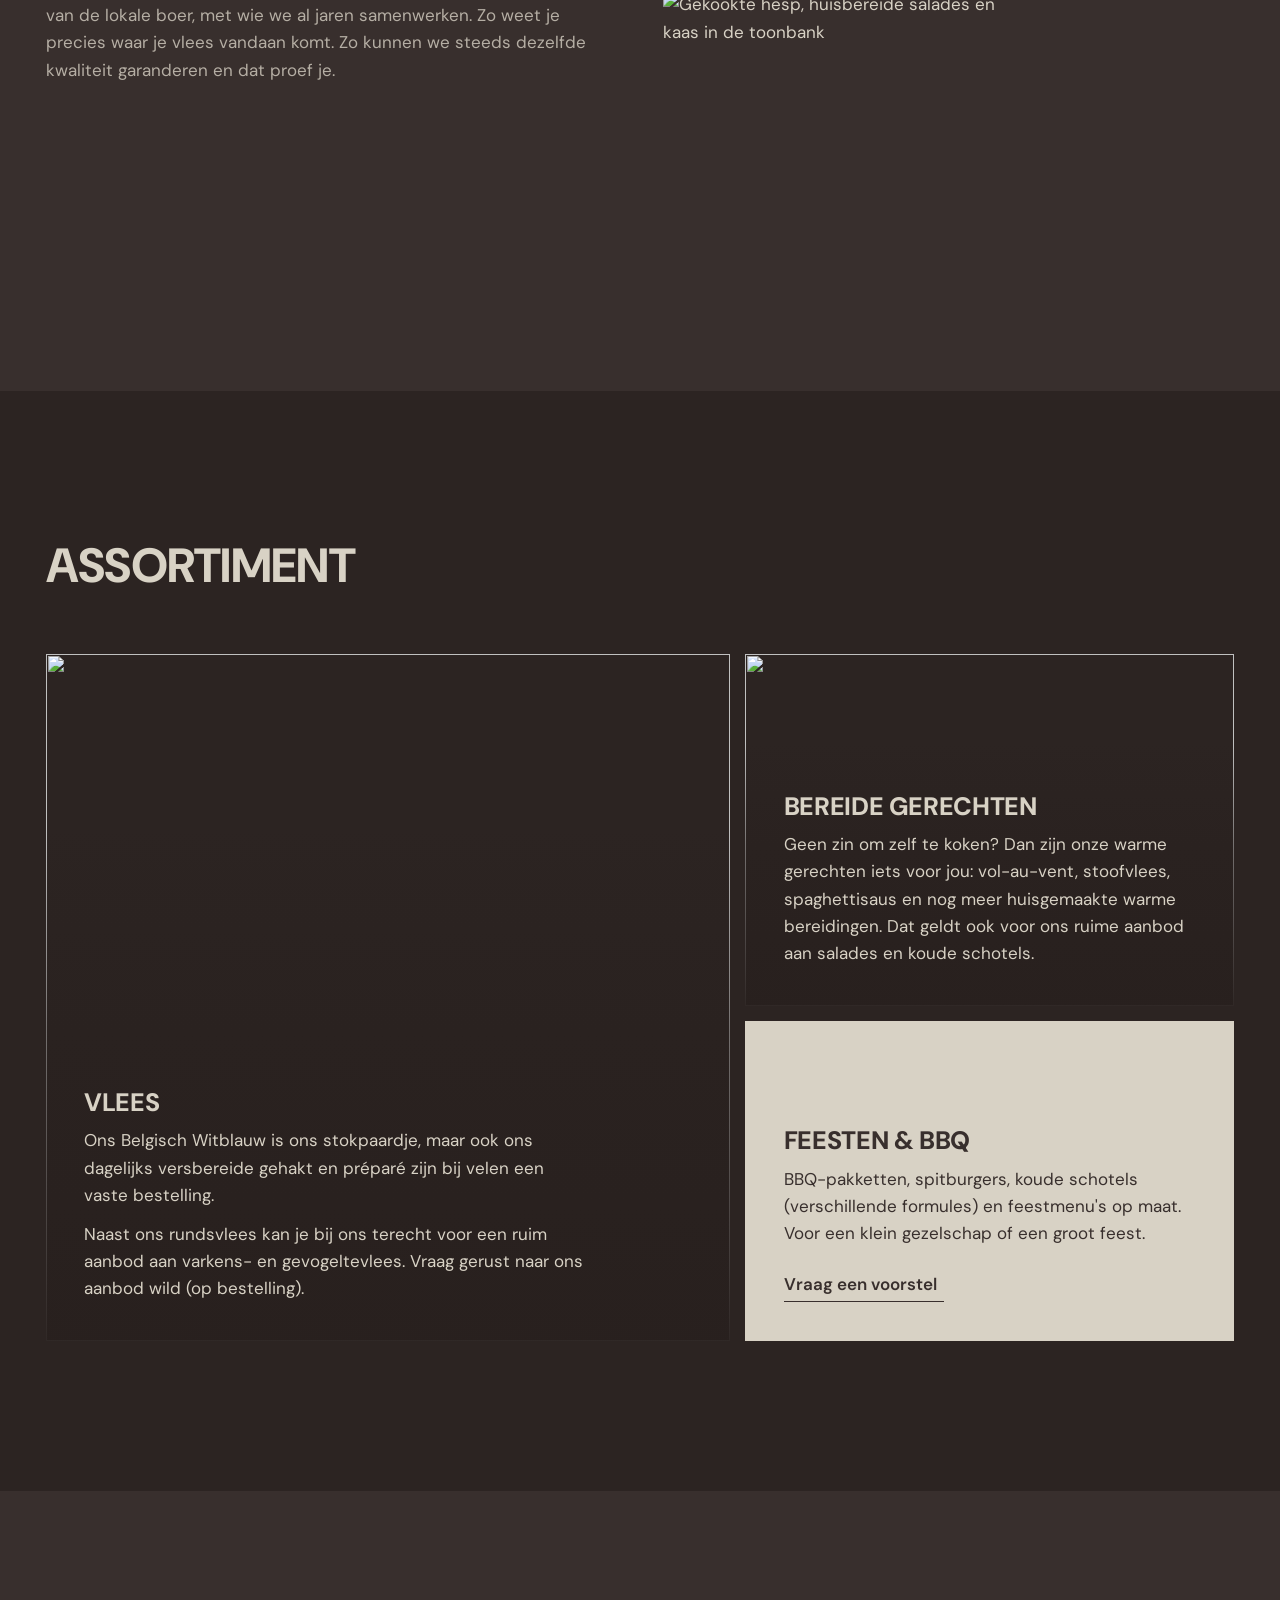
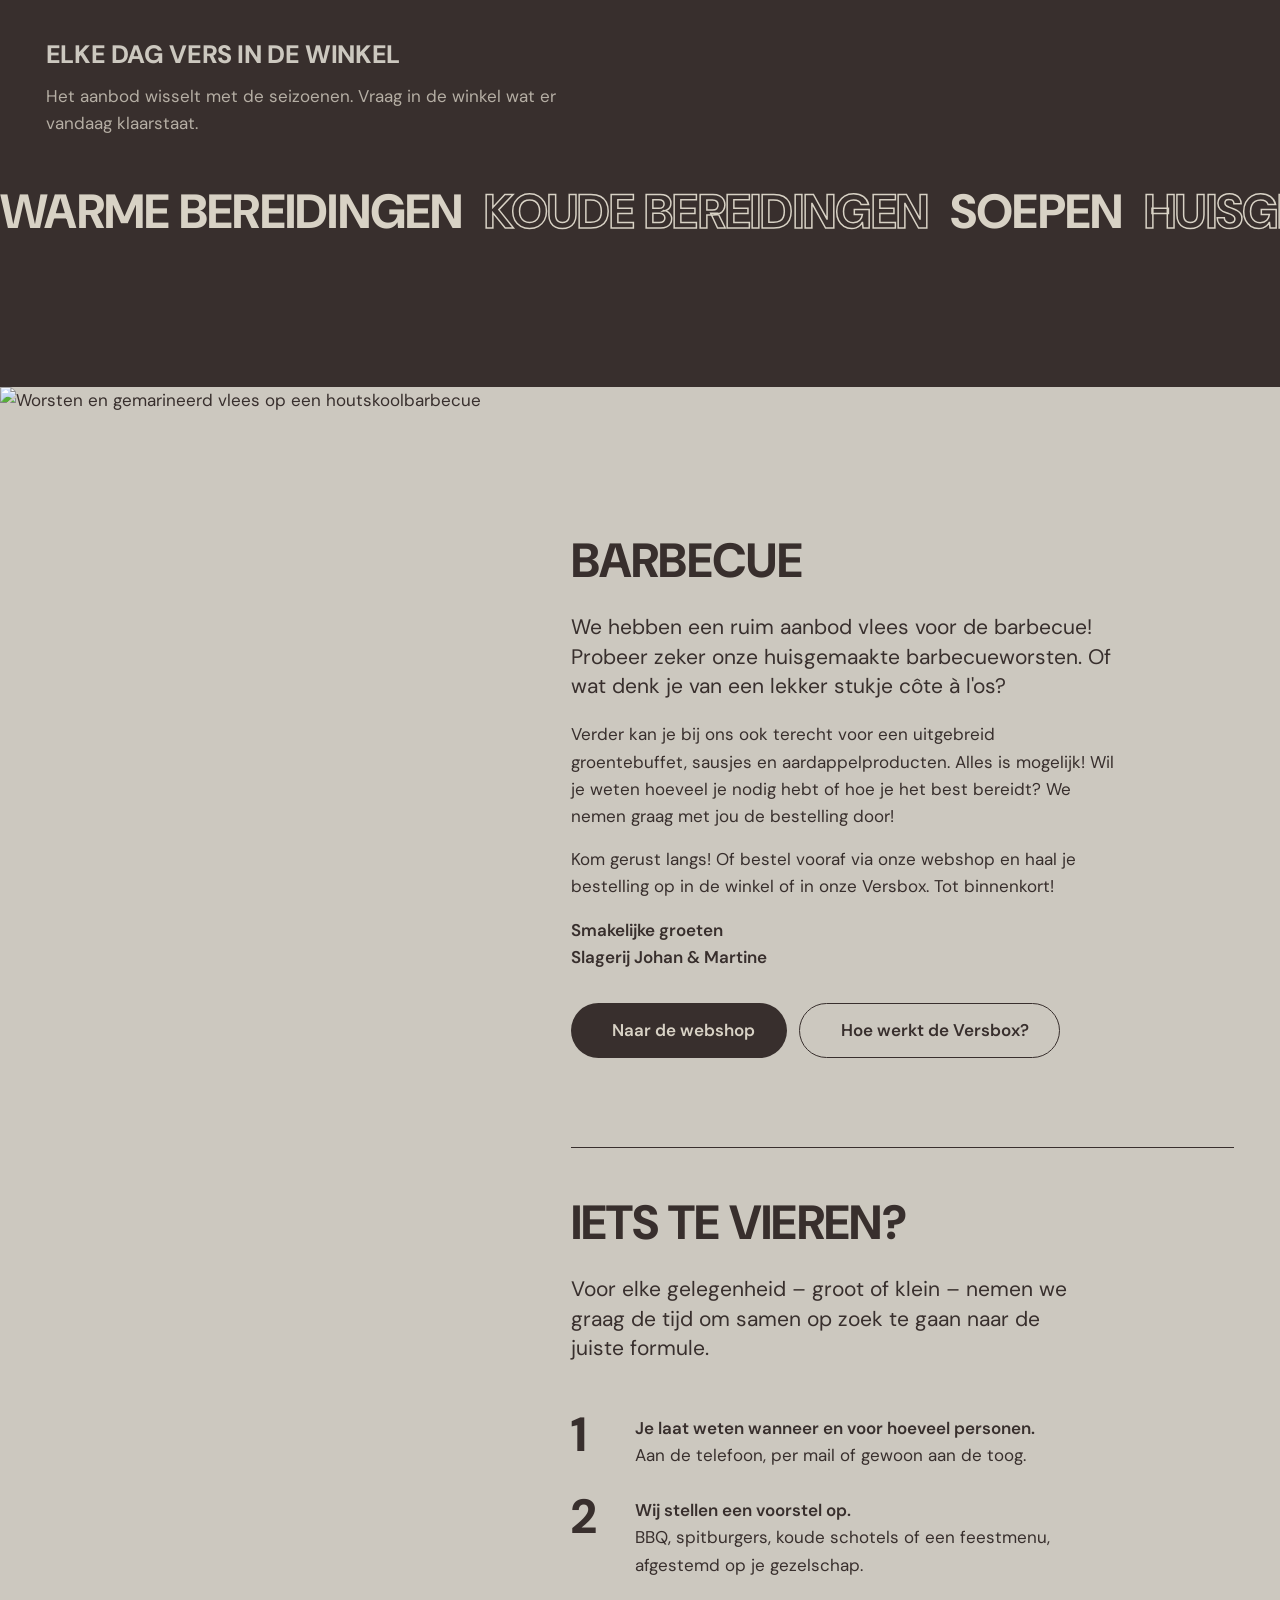
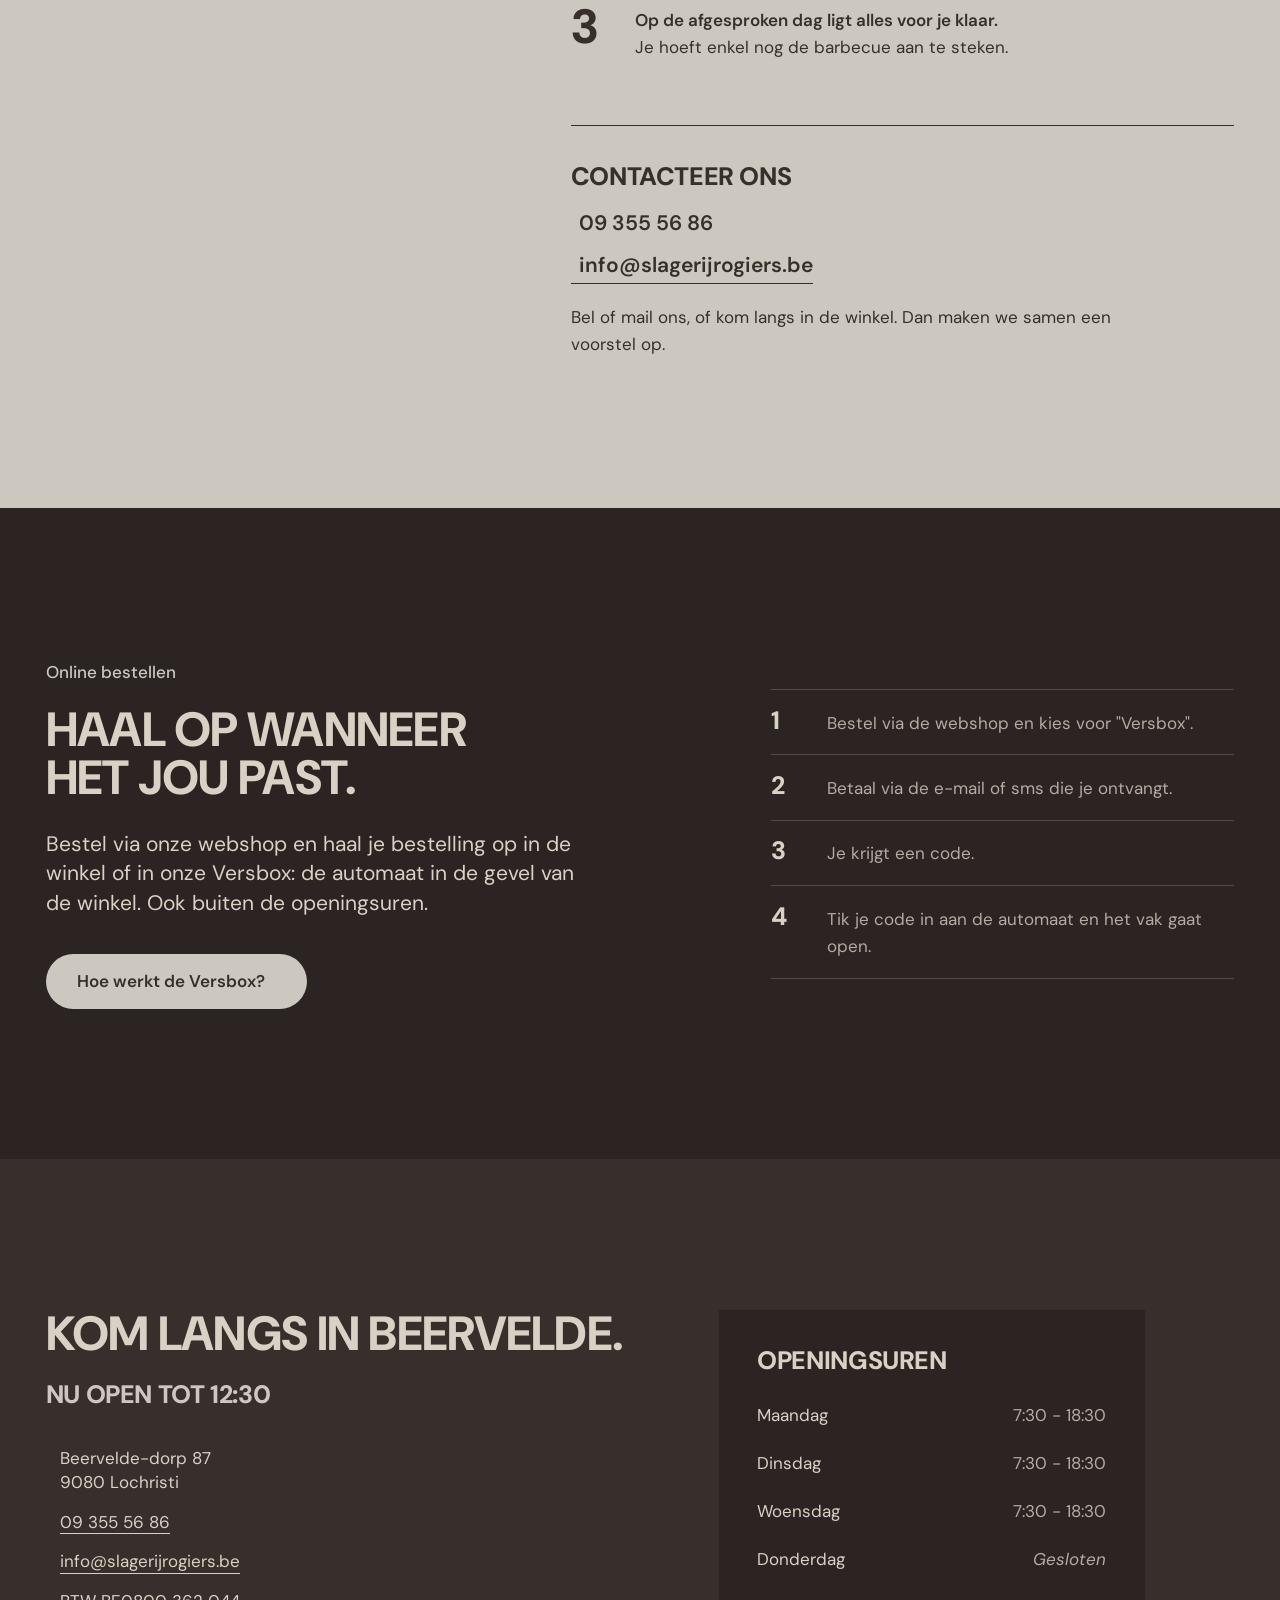
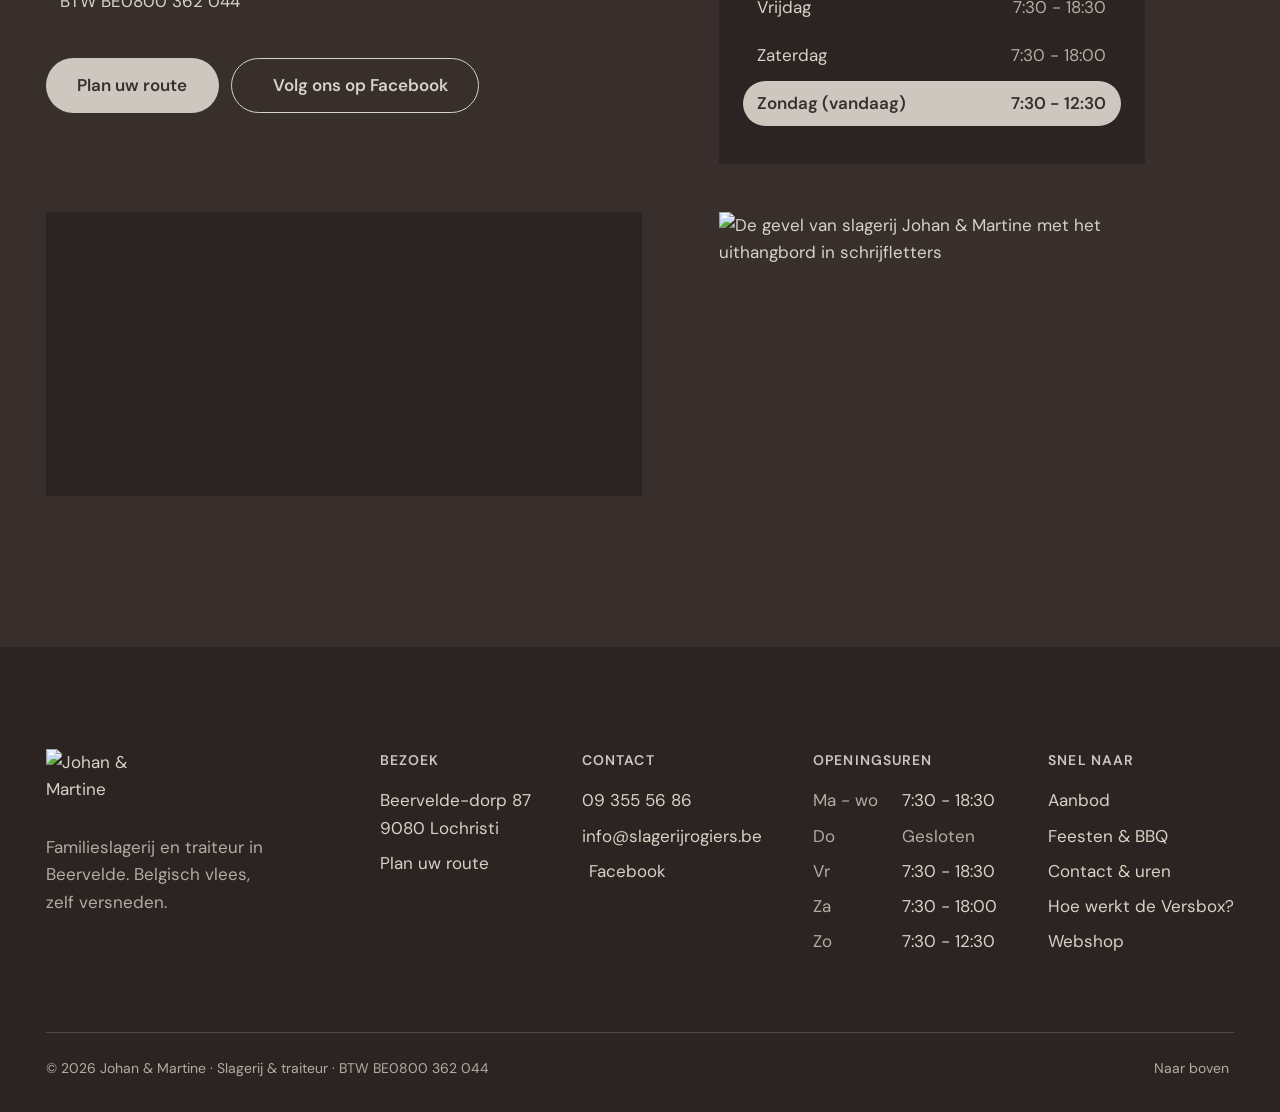
==== commit 7044c565: "Feedback klant: contactblok uitgelijnd, menu in drukletters, vleeslijst weg - Contact: gegevens naas" ====
--- a/index.html
+++ b/index.html
@@ -106,9 +106,6 @@
             <h3>Vlees</h3>
             <p>Ons Belgisch Witblauw is ons stokpaardje, maar ook ons dagelijks versbereide gehakt en préparé zijn bij velen een vaste bestelling.</p>
             <p>Naast ons rundsvlees kan je bij ons terecht voor een ruim aanbod aan varkens- en gevogeltevlees. Vraag gerust naar ons aanbod wild (op bestelling).</p>
-            <ul class="woorden" aria-label="Enkele voorbeelden">
-              <li>Côte à l'os</li><li>Steak</li><li>Gehakt half-om-half</li><li>Gebraad</li><li>Rollades</li><li>Blinde vinken</li>
-            </ul>
           </div>
         </article>
 
@@ -225,29 +222,27 @@
             <a class="knop knop--hesp knop--groot" href="https://www.google.com/maps/search/?api=1&amp;query=Beervelde-dorp+87+9080+Lochristi" target="_blank" rel="noopener">Plan uw route</a>
             <a class="knop knop--lijn knop--groot" href="https://www.facebook.com/p/Slagerij-Johan-en-Martine-61590902757188/" target="_blank" rel="noopener" data-facebook><i class="ph-light ph-facebook-logo" aria-hidden="true"></i>Volg ons op Facebook</a>
           </div>
-
-          <div class="bezoek__kaart">
-            <iframe src="https://www.google.com/maps?q=Beervelde-dorp+87,+9080+Lochristi&amp;output=embed" title="Kaart: Beervelde-dorp 87, 9080 Lochristi" loading="lazy" referrerpolicy="no-referrer-when-downgrade"></iframe>
-          </div>
-        </div>
-
-        <div class="bezoek__rechts">
-          <figure class="bezoek__gevel">
-            <img src="Assets/Images/winkel-gevel.jpg" alt="De gevel van slagerij Johan &amp; Martine met het uithangbord in schrijfletters" width="1600" height="1066" loading="lazy">
-          </figure>
-
-          <div class="bezoek__uren">
-            <h3>Openingsuren</h3>
-            <dl class="uren">
-              <div data-dag="1"><dt>Maandag</dt><dd>7:30 - 18:30</dd></div>
-              <div data-dag="2"><dt>Dinsdag</dt><dd>7:30 - 18:30</dd></div>
-              <div data-dag="3"><dt>Woensdag</dt><dd>7:30 - 18:30</dd></div>
-              <div data-dag="4" class="is-dicht"><dt>Donderdag</dt><dd>Gesloten</dd></div>
-              <div data-dag="5"><dt>Vrijdag</dt><dd>7:30 - 18:30</dd></div>
-              <div data-dag="6"><dt>Zaterdag</dt><dd>7:30 - 18:00</dd></div>
-              <div data-dag="0"><dt>Zondag</dt><dd>7:30 - 12:30</dd></div>
-            </dl>
-          </div>
+        </div>
+
+        <figure class="bezoek__gevel">
+          <img src="Assets/Images/winkel-gevel.jpg" alt="De gevel van slagerij Johan &amp; Martine met het uithangbord in schrijfletters" width="1600" height="1066" loading="lazy">
+        </figure>
+
+        <div class="bezoek__kaart">
+          <iframe src="https://www.google.com/maps?q=Beervelde-dorp+87,+9080+Lochristi&amp;output=embed" title="Kaart: Beervelde-dorp 87, 9080 Lochristi" loading="lazy" referrerpolicy="no-referrer-when-downgrade"></iframe>
+        </div>
+
+        <div class="bezoek__uren">
+          <h3>Openingsuren</h3>
+          <dl class="uren">
+            <div data-dag="1"><dt>Maandag</dt><dd>7:30 - 18:30</dd></div>
+            <div data-dag="2"><dt>Dinsdag</dt><dd>7:30 - 18:30</dd></div>
+            <div data-dag="3"><dt>Woensdag</dt><dd>7:30 - 18:30</dd></div>
+            <div data-dag="4" class="is-dicht"><dt>Donderdag</dt><dd>Gesloten</dd></div>
+            <div data-dag="5"><dt>Vrijdag</dt><dd>7:30 - 18:30</dd></div>
+            <div data-dag="6"><dt>Zaterdag</dt><dd>7:30 - 18:00</dd></div>
+            <div data-dag="0"><dt>Zondag</dt><dd>7:30 - 12:30</dd></div>
+          </dl>
         </div>
       </div>
     </section>
--- a/css/site.css
+++ b/css/site.css
@@ -129,7 +129,8 @@
 .kop__nav { margin-left: auto; }
 .kop__nav ul { display: flex; align-items: center; gap: 2.25rem; }
 .kop__nav a {
-  font-size: 0.975rem; font-weight: 500; text-decoration: none; white-space: nowrap;
+  font-size: 0.9rem; font-weight: 600; text-decoration: none; white-space: nowrap;
+  text-transform: uppercase; letter-spacing: 0.04em;
   background: linear-gradient(currentColor, currentColor) 0 100% / 0 1.5px no-repeat;
   padding-block: 0.3rem;
   transition: background-size 0.35s var(--uit);
@@ -137,7 +138,7 @@
 .kop__nav a:hover { background-size: 100% 1.5px; }
 .kop__shop { margin-left: 0.5rem; }
 .kop__nav .knop {
-  padding: 0.75em 1.3em; font-size: 0.975rem;
+  padding: 0.75em 1.3em; font-size: 0.9rem;
   background: var(--hesp); color: var(--bruin);
   transition: background-color 0.25s var(--uit);
 }
@@ -321,12 +322,6 @@
 .tegel__pijl i { transition: transform 0.35s var(--uit); }
 .tegel--feest:hover .tegel__pijl i { transform: translate(3px, 3px); }
 
-.woorden { display: flex; flex-wrap: wrap; gap: 0.5rem; margin-top: 1.5rem; }
-.woorden li {
-  padding: 0.35rem 0.8rem; border: 1px solid var(--beige-lijn); border-radius: 999px;
-  font-size: var(--t-klein);
-}
-
 @media (max-width: 860px) {
   .aanbod__raster { grid-template-columns: 1fr; grid-template-rows: none; }
   .tegel--vlees { grid-row: auto; min-height: 34rem; }
@@ -468,9 +463,12 @@
 .bezoek__raster {
   position: relative; z-index: 1;
   max-width: var(--breedte); margin-inline: auto;
-  display: grid; grid-template-columns: 7fr 5fr; gap: clamp(3rem, 6vw, 6rem);
+  display: grid; grid-template-columns: 7fr 5fr;
+  grid-template-areas: "info uren" "kaart gevel";
+  gap: clamp(2rem, 4vw, 3rem) clamp(3rem, 6vw, 6rem);
   padding-right: clamp(0rem, 12vw - 4rem, 12rem);
 }
+.bezoek__links { grid-area: info; }
 .bezoek__status { font-size: var(--t-h3); color: var(--hesp); margin-top: 1.5rem; }
 .gegevens { display: grid; gap: 1rem; margin: 2.5rem 0 2.75rem; }
 .gegevens li { display: flex; gap: 0.9rem; align-items: flex-start; line-height: 1.4; }
@@ -479,16 +477,15 @@
 .gegevens a:hover { color: var(--licht); }
 
 .bezoek__knoppen { display: flex; flex-wrap: wrap; gap: 0.75rem; }
-.bezoek__kaart { margin-top: clamp(2rem, 4vw, 3rem); background: var(--bruin-diep); }
+.bezoek__kaart { grid-area: kaart; background: var(--bruin-diep); }
 .bezoek__kaart iframe {
-  display: block; width: 100%; aspect-ratio: 16 / 10; border: 0;
+  display: block; width: 100%; height: 100%; border: 0;
   filter: grayscale(0.35) contrast(1.05);
 }
-.bezoek__rechts { align-self: start; }
+.bezoek__gevel { grid-area: gevel; }
 .bezoek__gevel img { width: 100%; aspect-ratio: 3 / 2; object-fit: cover; }
 .bezoek__uren {
-  position: relative;
-  margin: clamp(-5rem, -5vw, -2rem) 0 0 clamp(1.5rem, 5vw, 3.5rem);
+  grid-area: uren;
   background: var(--bruin-diep);
   padding: clamp(1.75rem, 3vw, 2.5rem);
 }
@@ -514,7 +511,8 @@
 }
 
 @media (max-width: 860px) {
-  .bezoek__raster { grid-template-columns: 1fr; padding-right: 0; }
+  .bezoek__raster { grid-template-columns: 1fr; grid-template-areas: "info" "uren" "gevel" "kaart"; padding-right: 0; }
+  .bezoek__kaart iframe { height: auto; aspect-ratio: 16 / 10; }
   .bezoek { padding-bottom: clamp(14rem, 50vw, 18rem); }
 }
 
@@ -569,6 +567,8 @@
    staat er gewoon. Foto's schuiven open, titels komen omhoog. */
 @supports (animation-timeline: view()) {
   @media (prefers-reduced-motion: no-preference) {
+    /* De foto zoomt in, het kader houdt ze binnen de rand */
+    .familie__foto, .familie__detail, .feest__beeld, .bezoek__gevel { overflow: clip; }
     .familie__foto img, .familie__detail img, .feest__beeld img, .bezoek__gevel img {
       animation: open-foto linear both;
       animation-timeline: view();
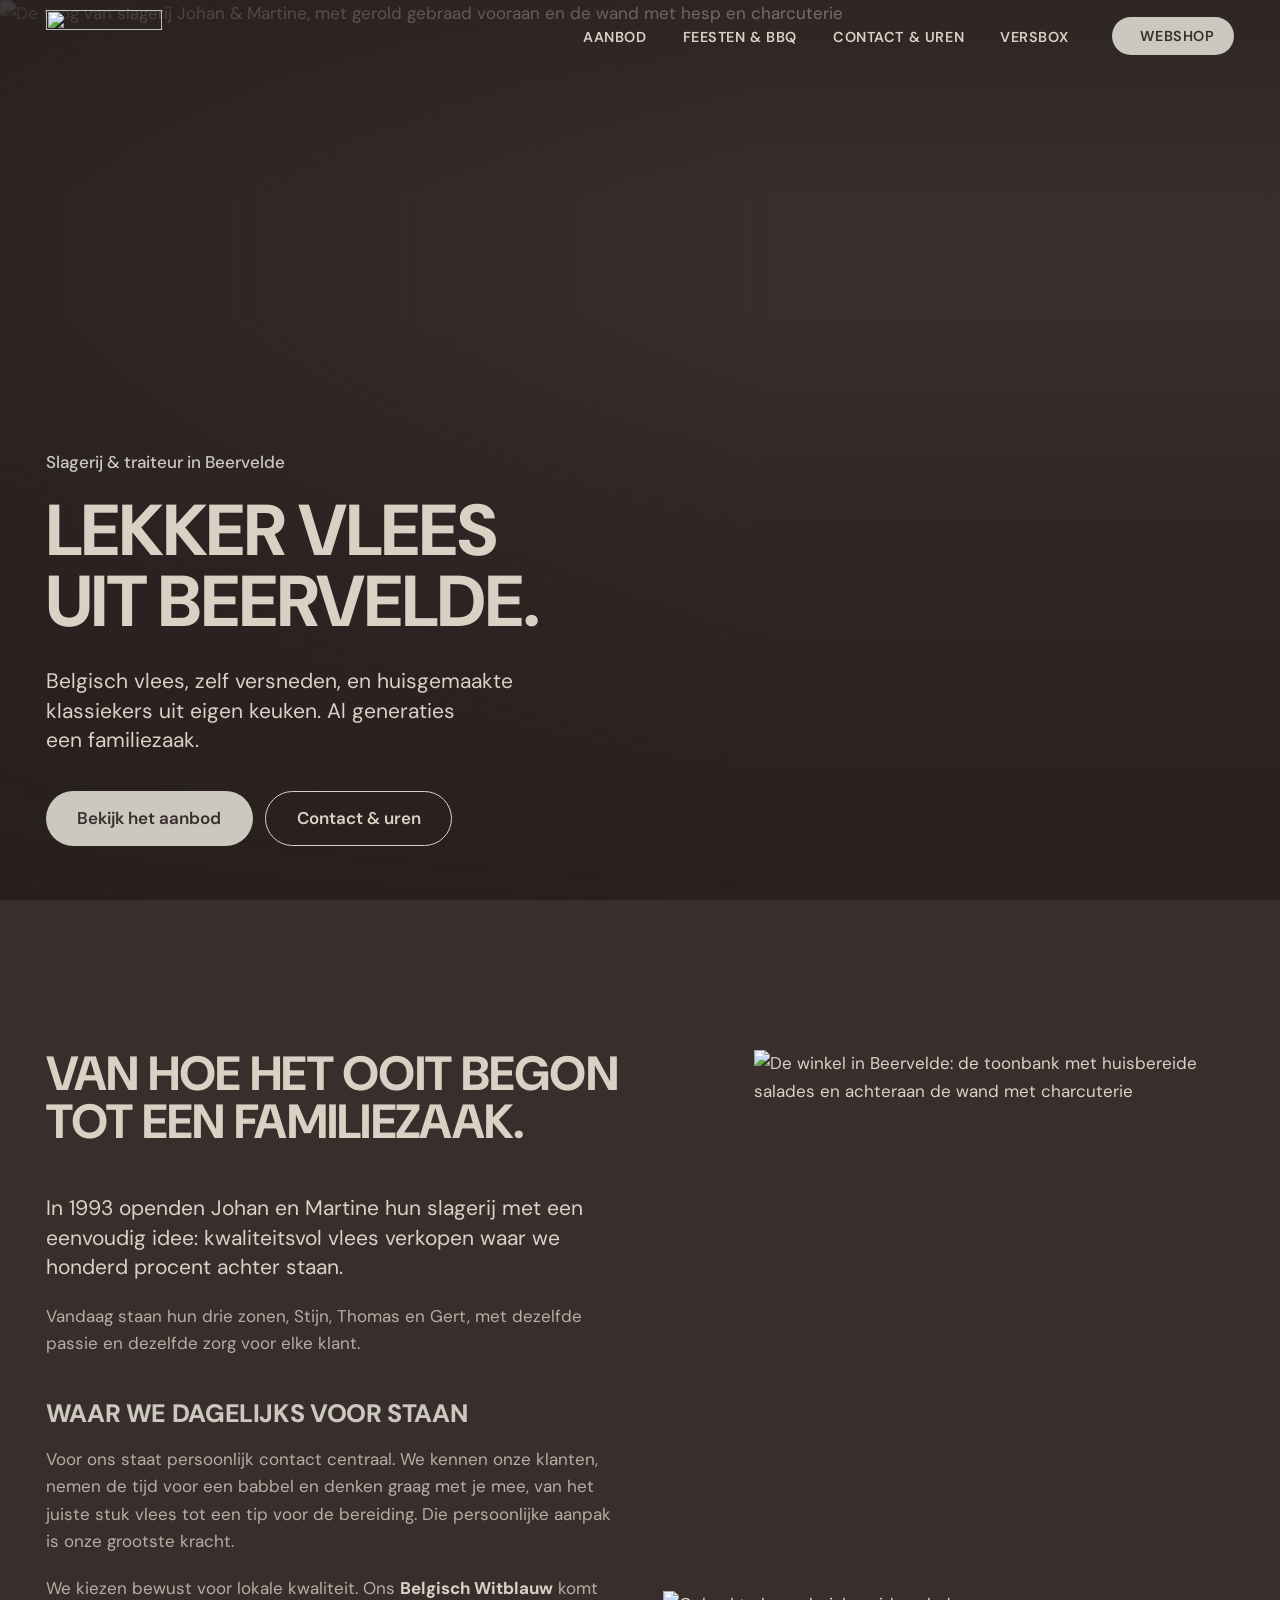
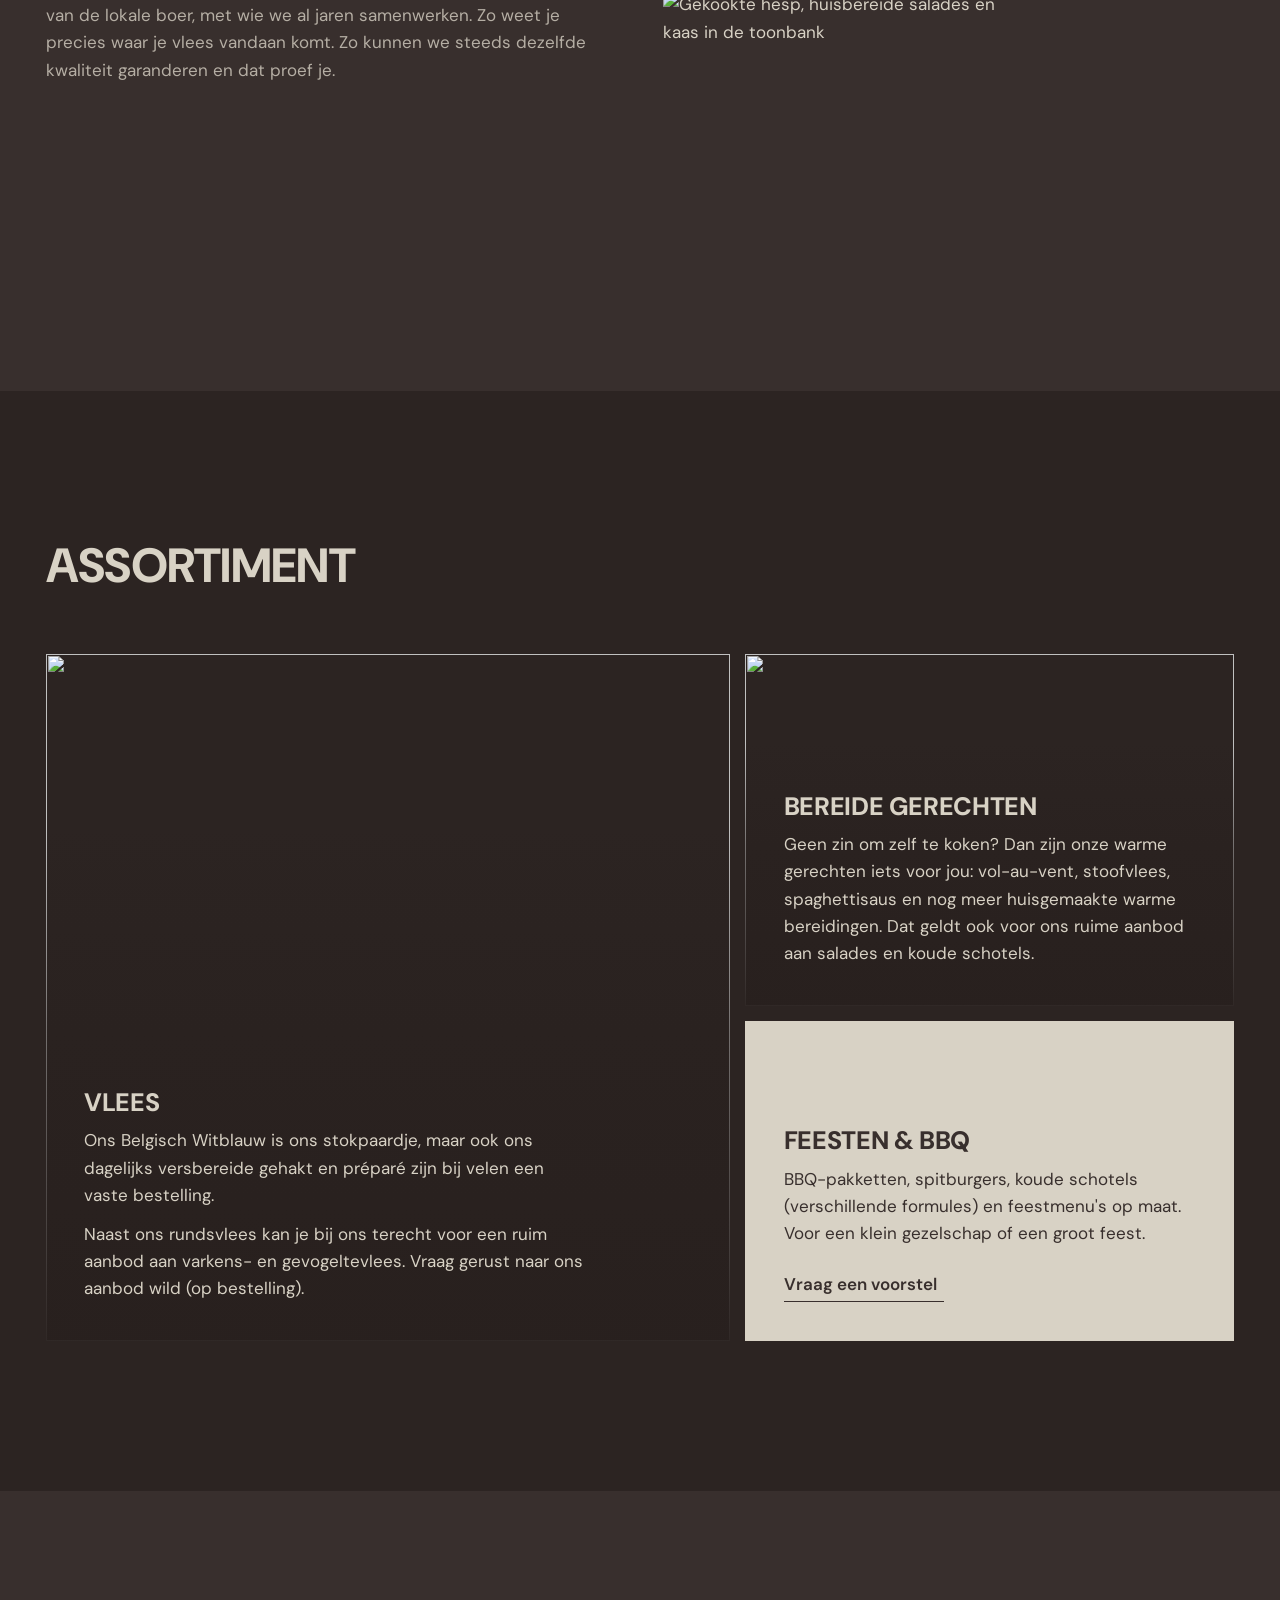
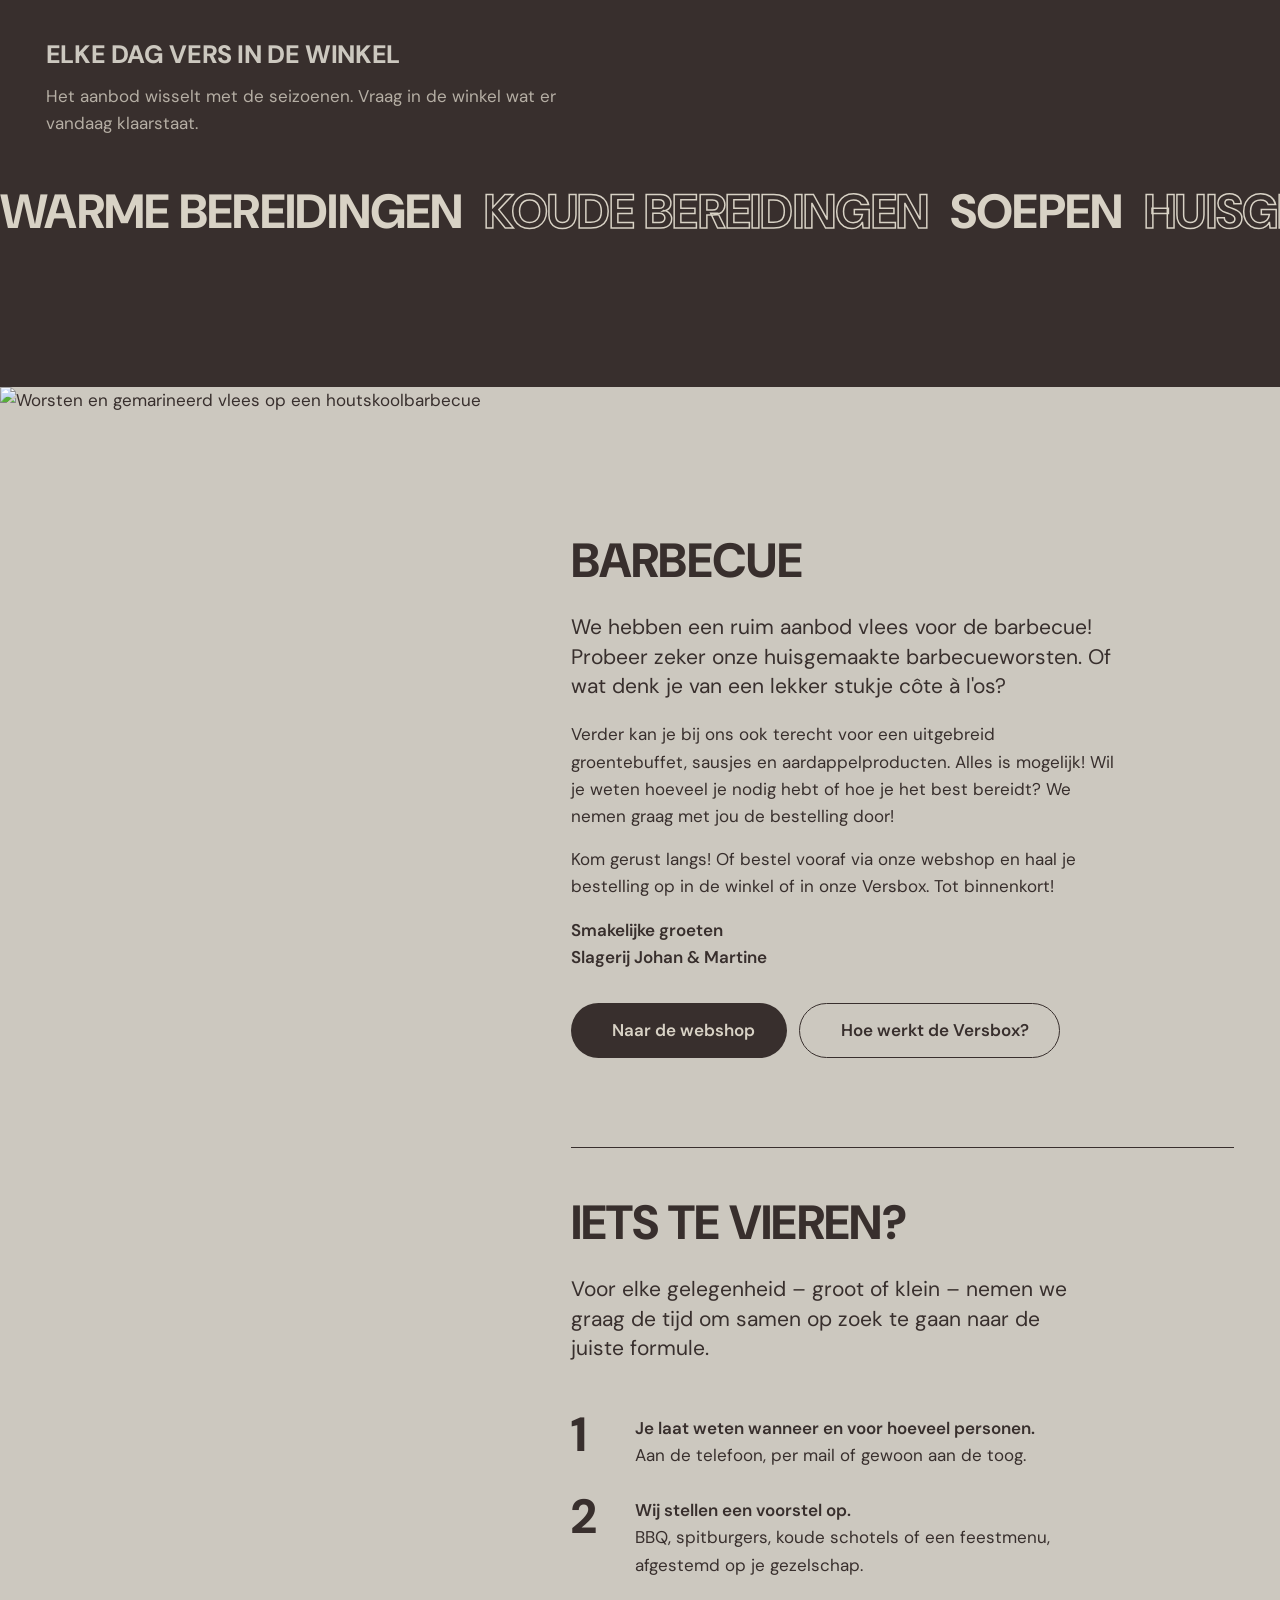
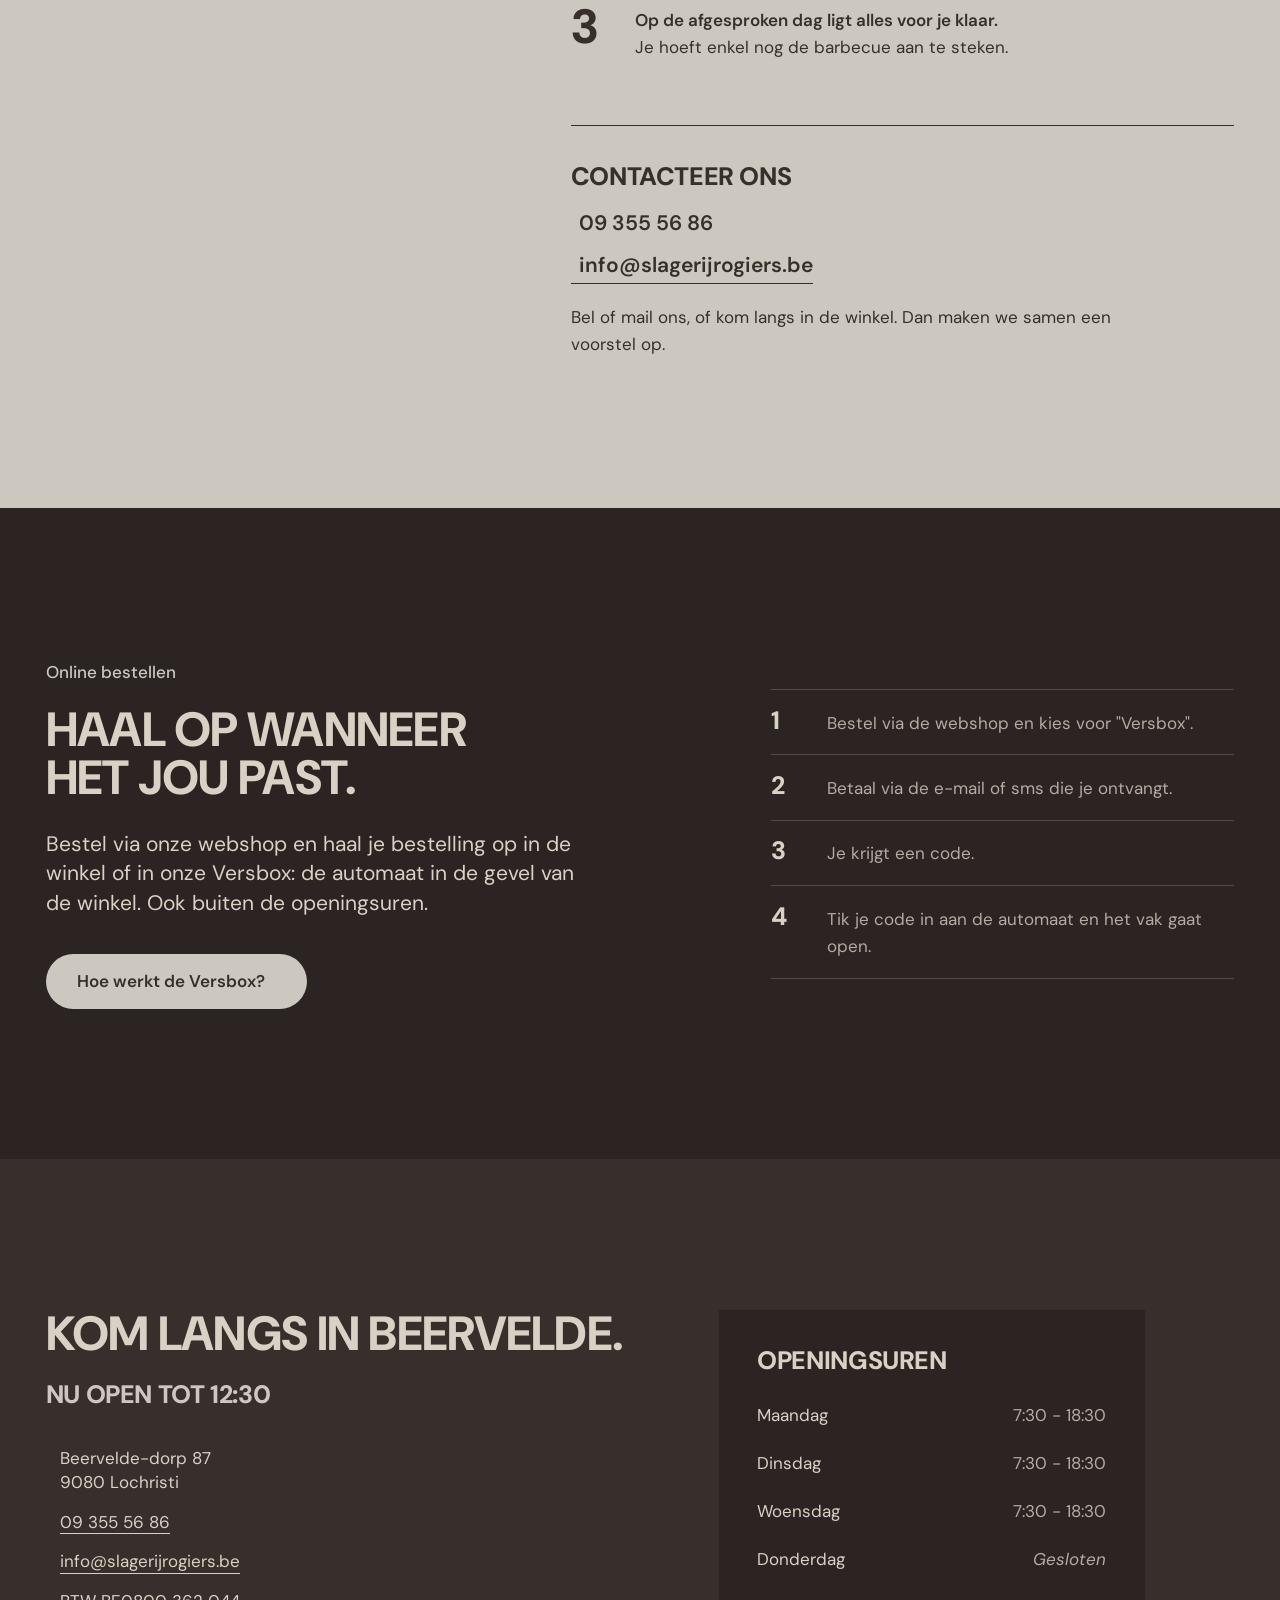
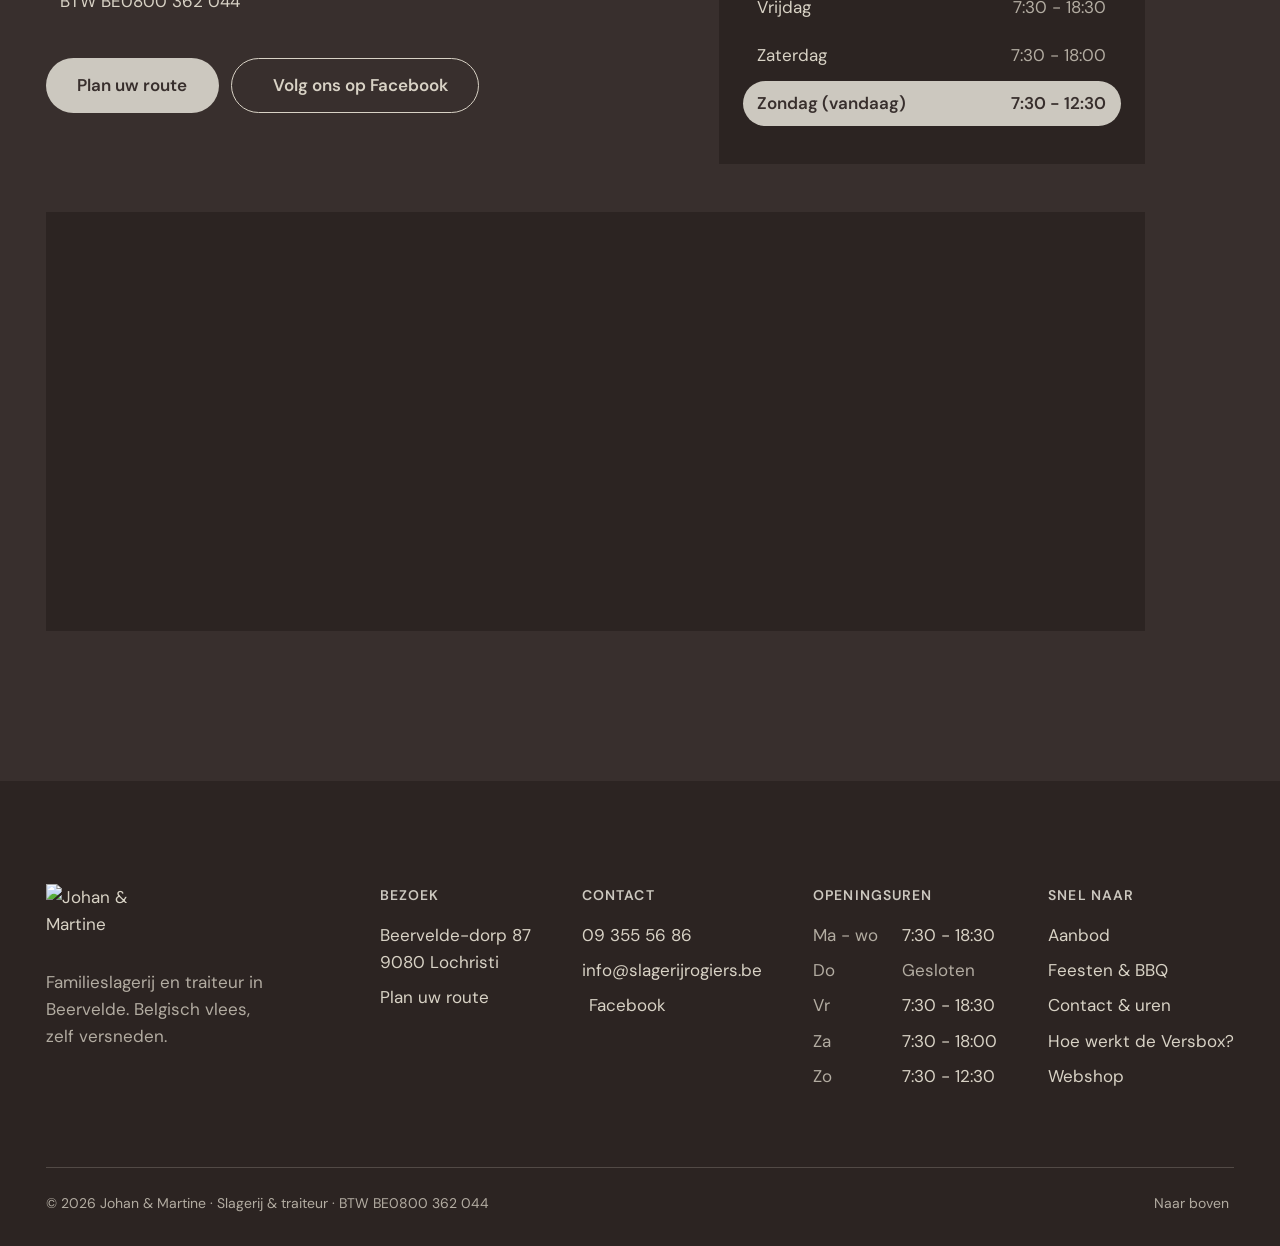
==== commit 33f2bf0c: "Versbox-foto onderaan weg tot er een goede foto is; kaart over de volle breedte Co-Authored-By: Clau" ====
--- a/index.html
+++ b/index.html
@@ -224,10 +224,6 @@
           </div>
         </div>
 
-        <figure class="bezoek__gevel">
-          <img src="Assets/Images/winkel-gevel.jpg" alt="De gevel van slagerij Johan &amp; Martine met het uithangbord in schrijfletters" width="1600" height="1066" loading="lazy">
-        </figure>
-
         <div class="bezoek__kaart">
           <iframe src="https://www.google.com/maps?q=Beervelde-dorp+87,+9080+Lochristi&amp;output=embed" title="Kaart: Beervelde-dorp 87, 9080 Lochristi" loading="lazy" referrerpolicy="no-referrer-when-downgrade"></iframe>
         </div>
--- a/css/site.css
+++ b/css/site.css
@@ -464,7 +464,7 @@
   position: relative; z-index: 1;
   max-width: var(--breedte); margin-inline: auto;
   display: grid; grid-template-columns: 7fr 5fr;
-  grid-template-areas: "info uren" "kaart gevel";
+  grid-template-areas: "info uren" "kaart kaart";
   gap: clamp(2rem, 4vw, 3rem) clamp(3rem, 6vw, 6rem);
   padding-right: clamp(0rem, 12vw - 4rem, 12rem);
 }
@@ -479,7 +479,7 @@
 .bezoek__knoppen { display: flex; flex-wrap: wrap; gap: 0.75rem; }
 .bezoek__kaart { grid-area: kaart; background: var(--bruin-diep); }
 .bezoek__kaart iframe {
-  display: block; width: 100%; height: 100%; border: 0;
+  display: block; width: 100%; aspect-ratio: 21 / 8; border: 0;
   filter: grayscale(0.35) contrast(1.05);
 }
 .bezoek__gevel { grid-area: gevel; }
@@ -511,8 +511,8 @@
 }
 
 @media (max-width: 860px) {
-  .bezoek__raster { grid-template-columns: 1fr; grid-template-areas: "info" "uren" "gevel" "kaart"; padding-right: 0; }
-  .bezoek__kaart iframe { height: auto; aspect-ratio: 16 / 10; }
+  .bezoek__raster { grid-template-columns: 1fr; grid-template-areas: "info" "uren" "kaart"; padding-right: 0; }
+  .bezoek__kaart iframe { aspect-ratio: 16 / 10; }
   .bezoek { padding-bottom: clamp(14rem, 50vw, 18rem); }
 }
 
